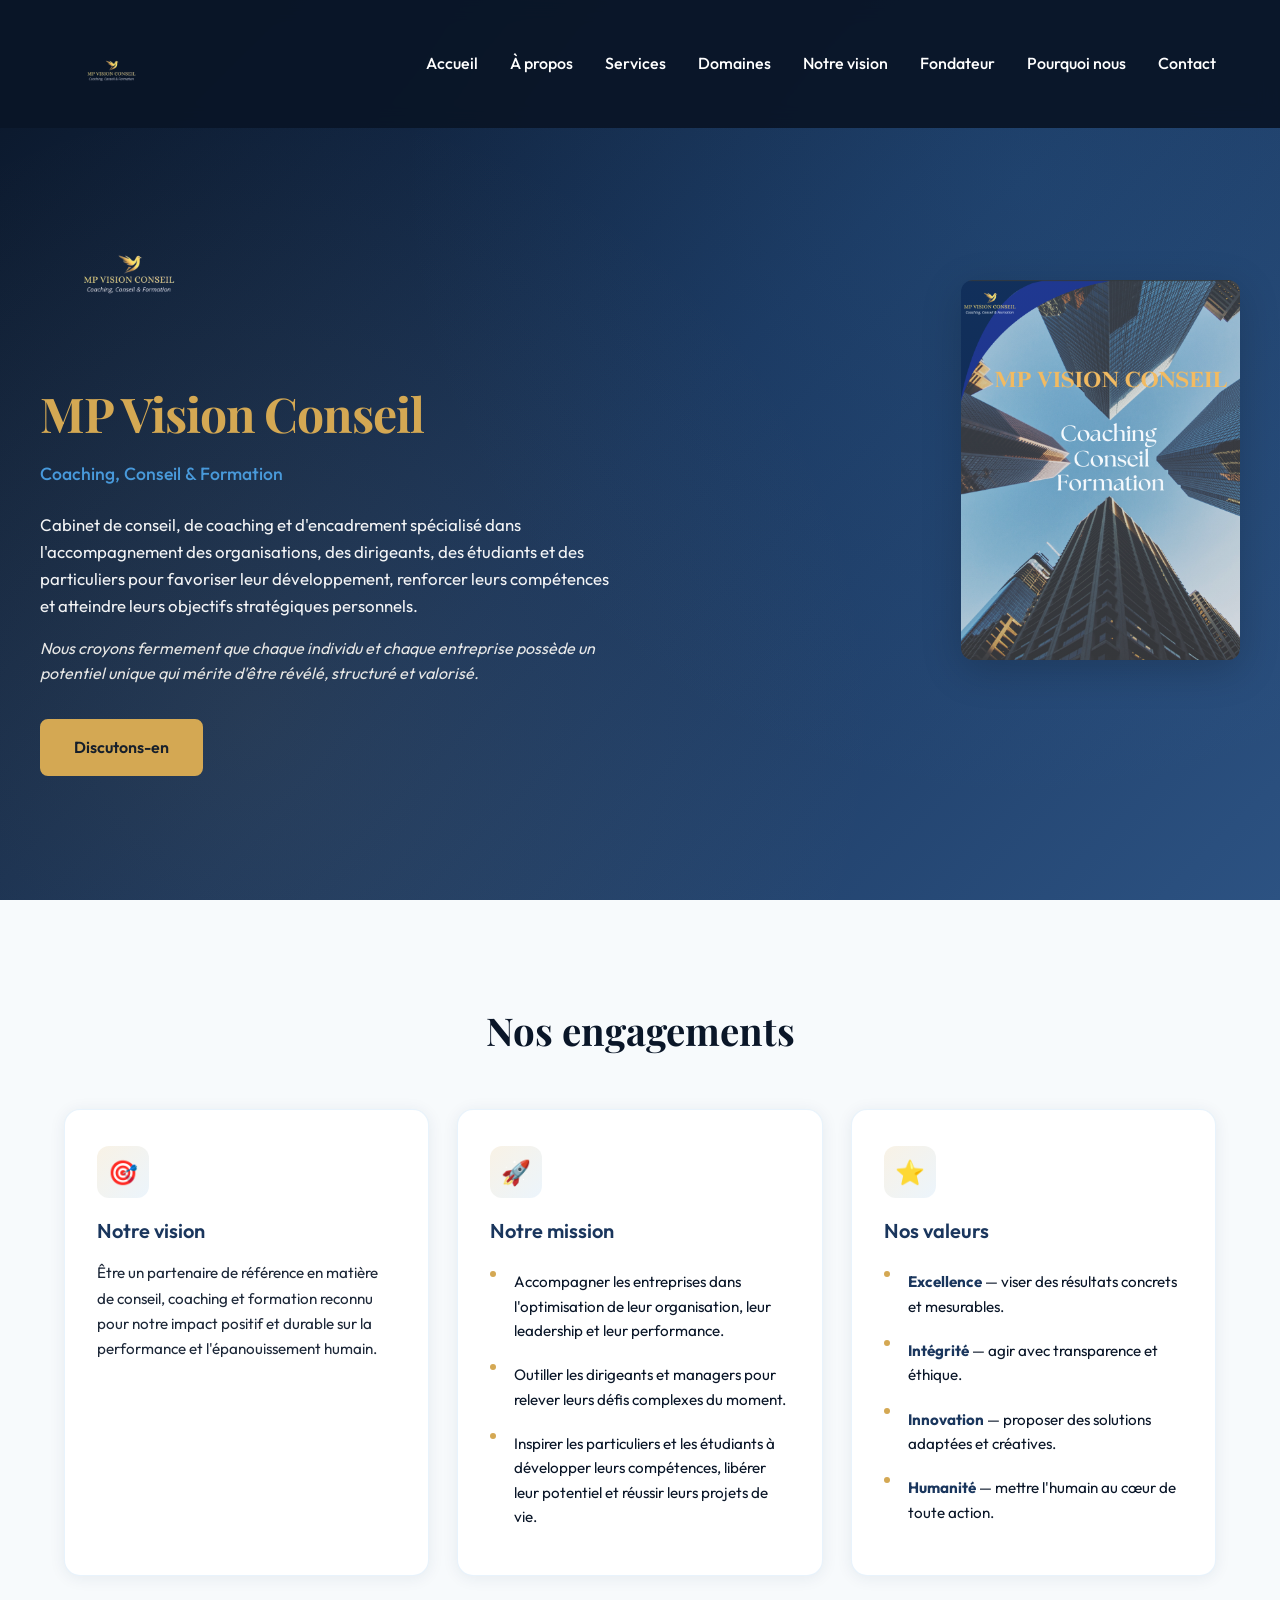
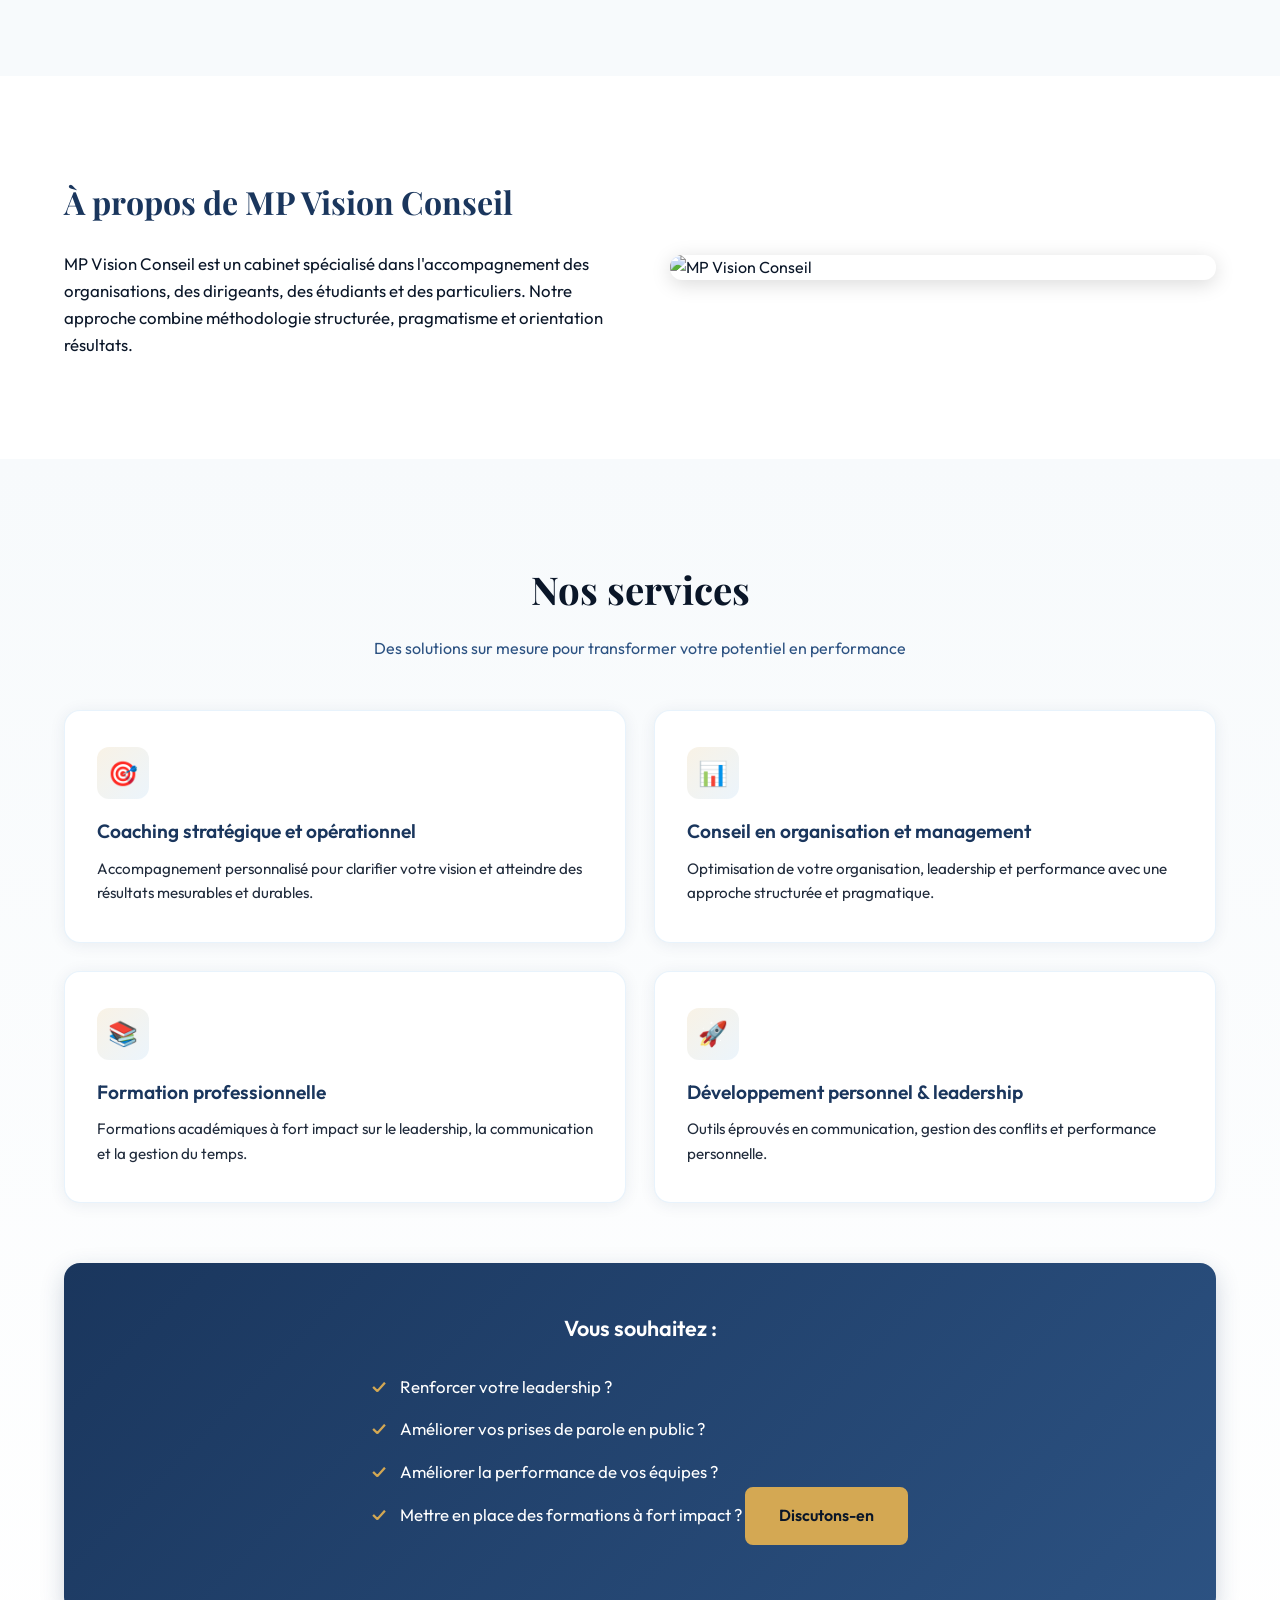
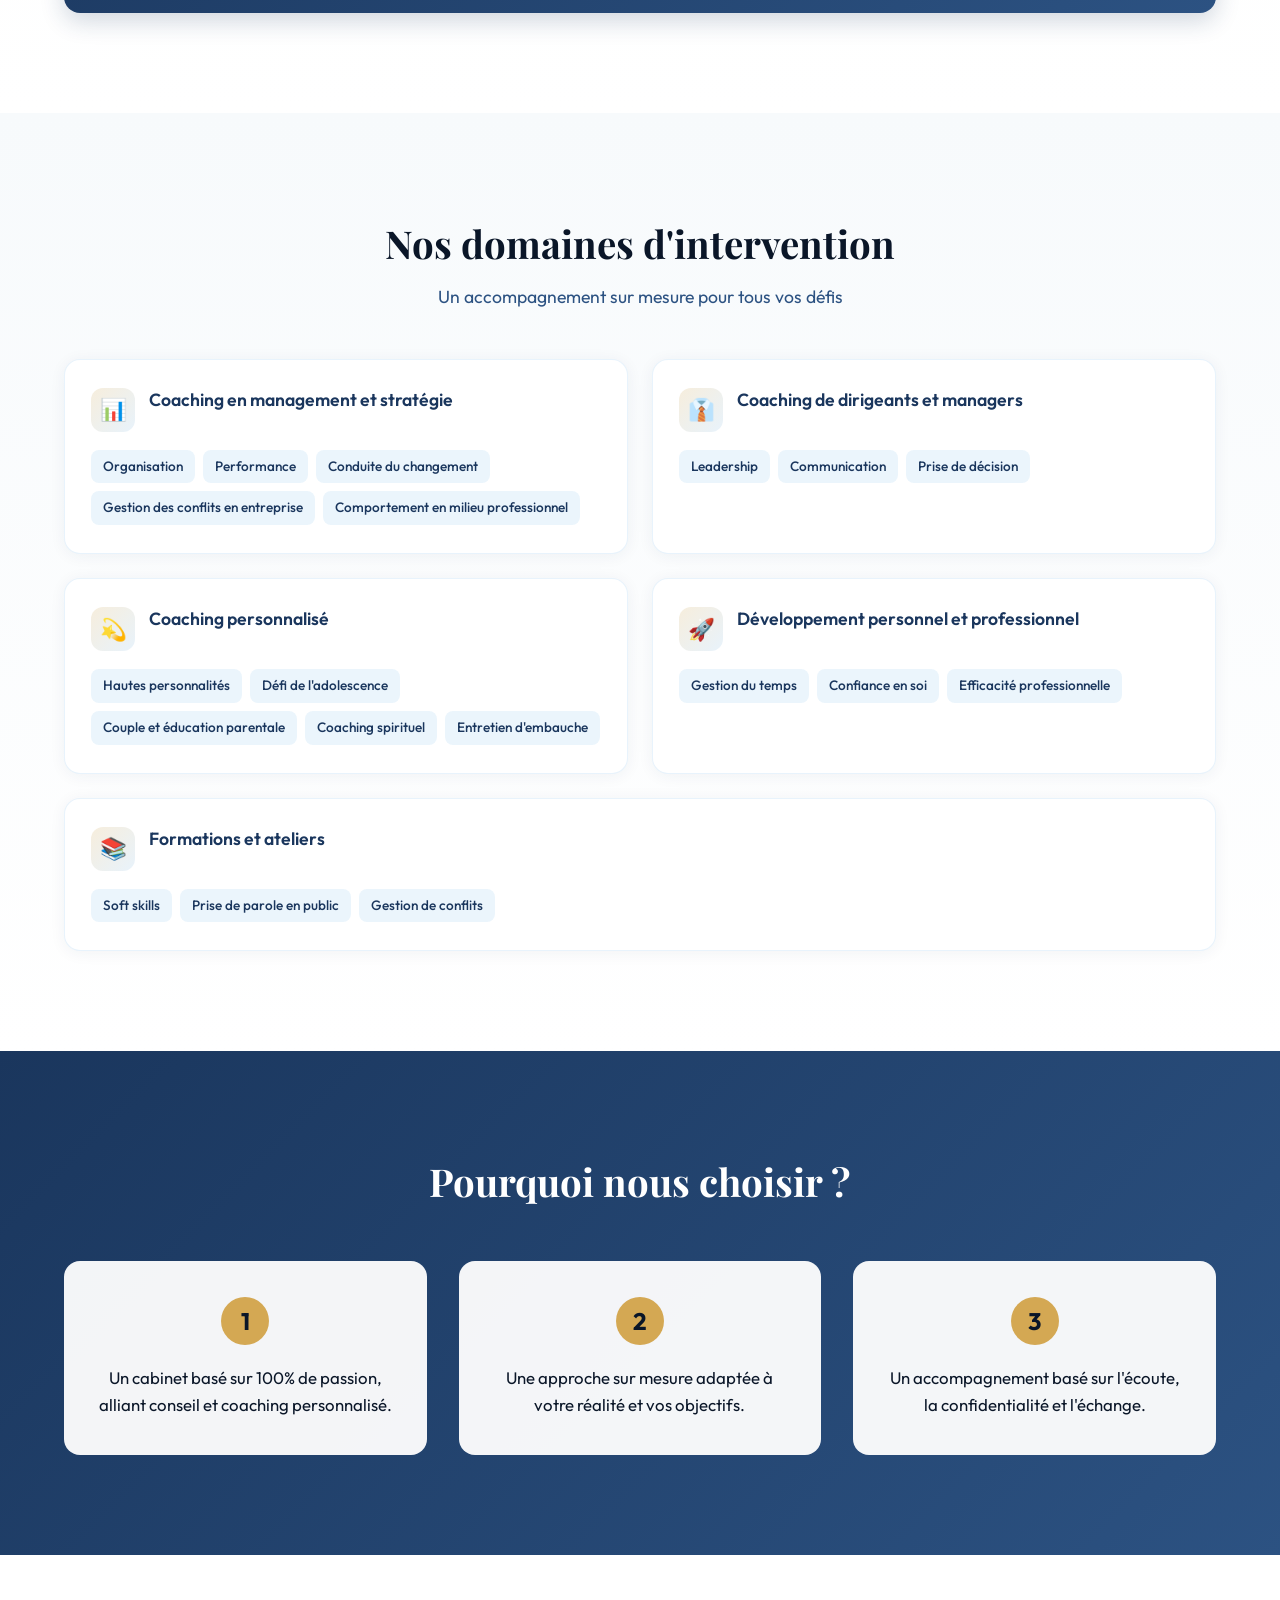
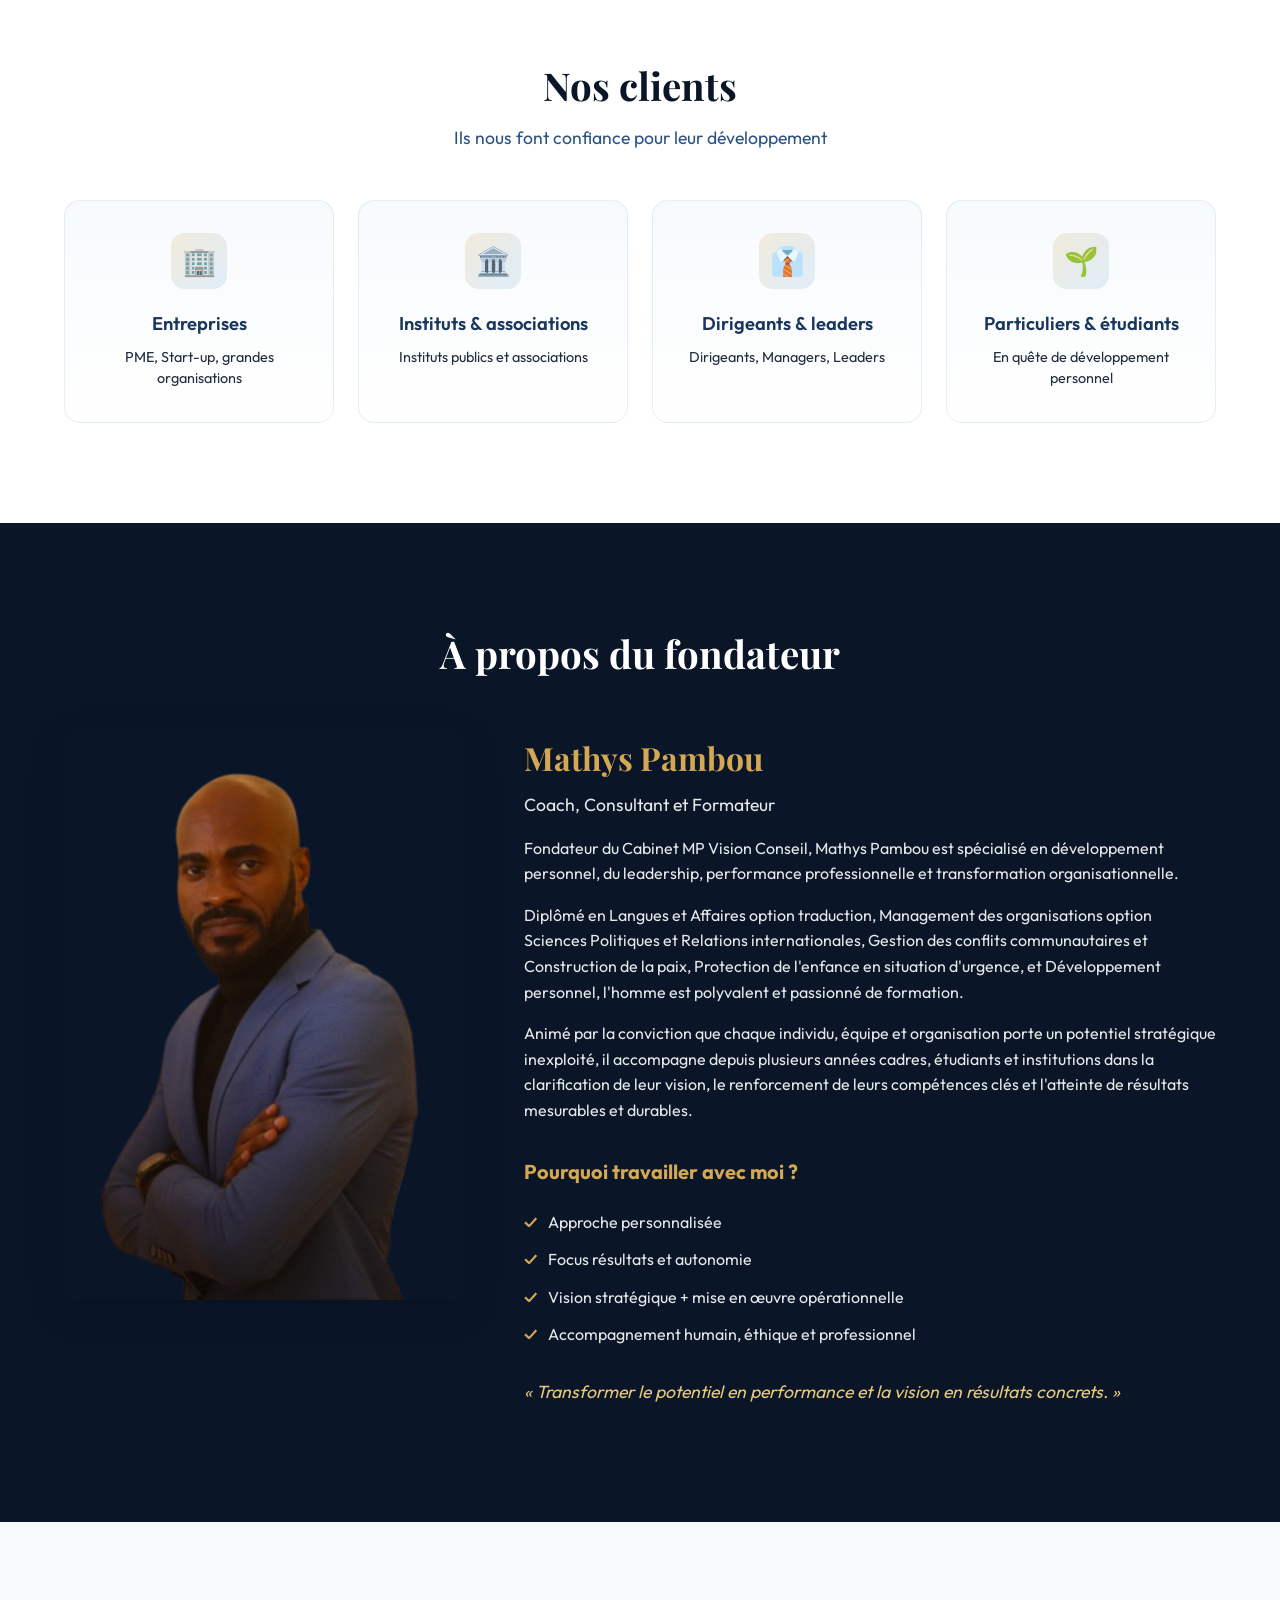
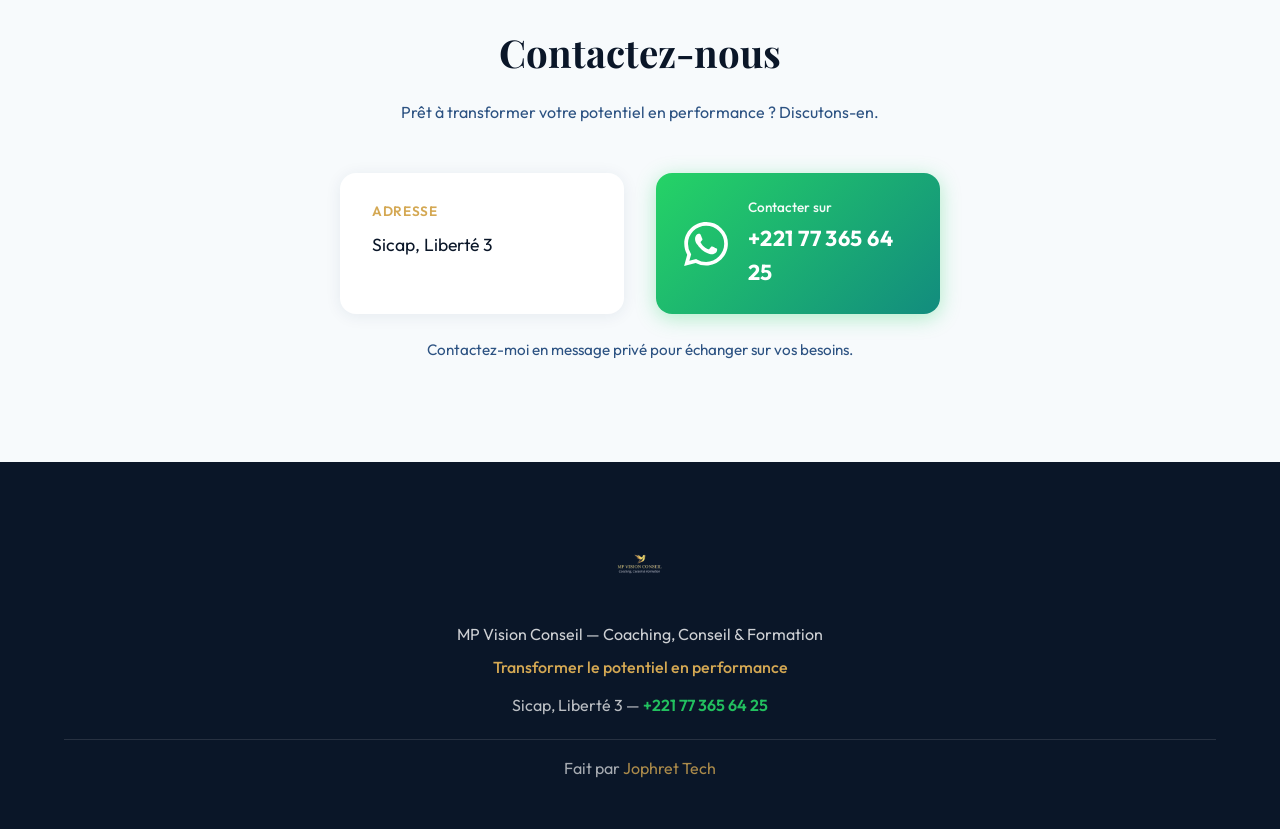
==== index.html @ f2384eb8 "Premier Upload" ====
<!DOCTYPE html>
<html lang="fr">
<head>
    <meta charset="UTF-8">
    <meta name="viewport" content="width=device-width, initial-scale=1.0">
    <title>MP Vision Conseil | Coaching, Conseil & Formation</title>
    <meta name="description" content="Cabinet de conseil, de coaching et d'encadrement spécialisé dans l'accompagnement des organisations, des dirigeants, des étudiants et des particuliers.">
    <link rel="icon" type="image/png" href="images/logo.png">
    <link rel="stylesheet" href="styles.css">
    <link rel="preconnect" href="https://fonts.googleapis.com">
    <link rel="preconnect" href="https://fonts.gstatic.com" crossorigin>
    <link href="https://fonts.googleapis.com/css2?family=Outfit:wght@300;400;500;600;700&family=Playfair+Display:wght@600;700&display=swap" rel="stylesheet">
</head>
<body>
    <!-- Navigation -->
    <nav class="navbar">
        <div class="nav-container">
            <a href="#accueil" class="logo">
                <img src="images/logo.png" alt="MP Vision Conseil">
            </a>
            <button class="nav-toggle" aria-label="Menu">
                <span></span>
                <span></span>
                <span></span>
            </button>
            <ul class="nav-menu">
                <li><a href="#accueil">Accueil</a></li>
                <li><a href="#apropos">À propos</a></li>
                <li><a href="#services">Services</a></li>
                <li><a href="#domaines">Domaines</a></li>
                <li><a href="#vision">Notre vision</a></li>
                <li><a href="#fondateur">Fondateur</a></li>
                <li><a href="#pourquoi">Pourquoi nous</a></li>
                <li><a href="#contact">Contact</a></li>
            </ul>
        </div>
    </nav>

    <!-- Hero -->
    <section id="accueil" class="hero">
        <div class="hero-bg"></div>
        <div class="hero-content">
            <div class="hero-text">
                <img src="images/logo.png" alt="MP Vision Conseil" class="hero-logo">
                <h1>MP Vision Conseil</h1>
                <p class="tagline">Coaching, Conseil & Formation</p>
                <p class="hero-intro">
                    Cabinet de conseil, de coaching et d'encadrement spécialisé dans l'accompagnement des organisations, des dirigeants, des étudiants et des particuliers pour favoriser leur développement, renforcer leurs compétences et atteindre leurs objectifs stratégiques personnels.
                </p>
                <p class="hero-belief">
                    Nous croyons fermement que chaque individu et chaque entreprise possède un potentiel unique qui mérite d'être révélé, structuré et valorisé.
                </p>
                <a href="#contact" class="cta-button">Discutons-en</a>
            </div>
            <div class="hero-image">
                <img src="images/Hero.png" alt="MP Vision Conseil - Présentation">
            </div>
        </div>
    </section>

    <!-- Vision, Mission, Valeurs -->
    <section id="vision" class="vision-section">
        <div class="container">
            <div class="vision-header">
                <h2 class="section-title">Nos engagements</h2>
            </div>
            <div class="vision-grid">
                <article class="vision-card">
                    <div class="vision-icon">🎯</div>
                    <h3>Notre vision</h3>
                    <p>Être un partenaire de référence en matière de conseil, coaching et formation reconnu pour notre impact positif et durable sur la performance et l'épanouissement humain.</p>
                </article>
                <article class="vision-card">
                    <div class="vision-icon">🚀</div>
                    <h3>Notre mission</h3>
                    <ul>
                        <li>Accompagner les entreprises dans l'optimisation de leur organisation, leur leadership et leur performance.</li>
                        <li>Outiller les dirigeants et managers pour relever leurs défis complexes du moment.</li>
                        <li>Inspirer les particuliers et les étudiants à développer leurs compétences, libérer leur potentiel et réussir leurs projets de vie.</li>
                    </ul>
                </article>
                <article class="vision-card">
                    <div class="vision-icon">⭐</div>
                    <h3>Nos valeurs</h3>
                    <ul>
                        <li><strong>Excellence</strong> — viser des résultats concrets et mesurables.</li>
                        <li><strong>Intégrité</strong> — agir avec transparence et éthique.</li>
                        <li><strong>Innovation</strong> — proposer des solutions adaptées et créatives.</li>
                        <li><strong>Humanité</strong> — mettre l'humain au cœur de toute action.</li>
                    </ul>
                </article>
            </div>
        </div>
    </section>

    <!-- À propos / Services -->
    <section id="apropos" class="about-section">
        <div class="container">
            <div class="about-grid">
                <div class="about-text">
                    <h2>À propos de MP Vision Conseil</h2>
                    <p>MP Vision Conseil est un cabinet spécialisé dans l'accompagnement des organisations, des dirigeants, des étudiants et des particuliers. Notre approche combine méthodologie structurée, pragmatisme et orientation résultats.</p>
                </div>
                <div class="about-image">
                    <img src="images/apropos.jpeg" alt="MP Vision Conseil">
                </div>
            </div>
        </div>
    </section>

    <!-- Services -->
    <section id="services" class="services-section">
        <div class="container">
            <div class="services-header">
                <h2 class="section-title">Nos services</h2>
                <p class="section-subtitle">Des solutions sur mesure pour transformer votre potentiel en performance</p>
            </div>
            <div class="services-grid">
                <article class="service-card">
                    <div class="service-icon">🎯</div>
                    <h3>Coaching stratégique et opérationnel</h3>
                    <p>Accompagnement personnalisé pour clarifier votre vision et atteindre des résultats mesurables et durables.</p>
                </article>
                <article class="service-card">
                    <div class="service-icon">📊</div>
                    <h3>Conseil en organisation et management</h3>
                    <p>Optimisation de votre organisation, leadership et performance avec une approche structurée et pragmatique.</p>
                </article>
                <article class="service-card">
                    <div class="service-icon">📚</div>
                    <h3>Formation professionnelle</h3>
                    <p>Formations académiques à fort impact sur le leadership, la communication et la gestion du temps.</p>
                </article>
                <article class="service-card">
                    <div class="service-icon">🚀</div>
                    <h3>Développement personnel & leadership</h3>
                    <p>Outils éprouvés en communication, gestion des conflits et performance personnelle.</p>
                </article>
            </div>
            <div class="services-cta">
                <h3>Vous souhaitez :</h3>
                <ul>
                    <li>Renforcer votre leadership ?</li>
                    <li>Améliorer vos prises de parole en public ?</li>
                    <li>Améliorer la performance de vos équipes ?</li>
                    <li>Mettre en place des formations à fort impact ?</li>
                </ul>
                <a href="#contact" class="cta-button">Discutons-en</a>
            </div>
        </div>
    </section>

    <!-- Domaines d'intervention -->
    <section id="domaines" class="domaines-section">
        <div class="container">
            <div class="domaines-header">
                <h2 class="section-title">Nos domaines d'intervention</h2>
                <p class="domaines-subtitle">Un accompagnement sur mesure pour tous vos défis</p>
            </div>
            <div class="domaines-grid">
                <article class="domaine-card">
                    <div class="domaine-card-header">
                        <span class="domaine-icon">📊</span>
                        <h3>Coaching en management et stratégie</h3>
                    </div>
                    <div class="domaine-tags">
                        <span class="domaine-tag">Organisation</span>
                        <span class="domaine-tag">Performance</span>
                        <span class="domaine-tag">Conduite du changement</span>
                        <span class="domaine-tag">Gestion des conflits en entreprise</span>
                        <span class="domaine-tag">Comportement en milieu professionnel</span>
                    </div>
                </article>
                <article class="domaine-card">
                    <div class="domaine-card-header">
                        <span class="domaine-icon">👔</span>
                        <h3>Coaching de dirigeants et managers</h3>
                    </div>
                    <div class="domaine-tags">
                        <span class="domaine-tag">Leadership</span>
                        <span class="domaine-tag">Communication</span>
                        <span class="domaine-tag">Prise de décision</span>
                    </div>
                </article>
                <article class="domaine-card">
                    <div class="domaine-card-header">
                        <span class="domaine-icon">💫</span>
                        <h3>Coaching personnalisé</h3>
                    </div>
                    <div class="domaine-tags">
                        <span class="domaine-tag">Hautes personnalités</span>
                        <span class="domaine-tag">Défi de l'adolescence</span>
                        <span class="domaine-tag">Couple et éducation parentale</span>
                        <span class="domaine-tag">Coaching spirituel</span>
                        <span class="domaine-tag">Entretien d'embauche</span>
                    </div>
                </article>
                <article class="domaine-card">
                    <div class="domaine-card-header">
                        <span class="domaine-icon">🚀</span>
                        <h3>Développement personnel et professionnel</h3>
                    </div>
                    <div class="domaine-tags">
                        <span class="domaine-tag">Gestion du temps</span>
                        <span class="domaine-tag">Confiance en soi</span>
                        <span class="domaine-tag">Efficacité professionnelle</span>
                    </div>
                </article>
                <article class="domaine-card domaine-card-wide">
                    <div class="domaine-card-header">
                        <span class="domaine-icon">📚</span>
                        <h3>Formations et ateliers</h3>
                    </div>
                    <div class="domaine-tags">
                        <span class="domaine-tag">Soft skills</span>
                        <span class="domaine-tag">Prise de parole en public</span>
                        <span class="domaine-tag">Gestion de conflits</span>
                    </div>
                </article>
            </div>
        </div>
    </section>

    <!-- Pourquoi nous choisir -->
    <section id="pourquoi" class="pourquoi-section">
        <div class="container">
            <div class="pourquoi-header">
                <h2 class="section-title">Pourquoi nous choisir ?</h2>
            </div>
            <div class="pourquoi-grid">
                <article class="pourquoi-card">
                    <span class="pourquoi-num">1</span>
                    <p>Un cabinet basé sur 100% de passion, alliant conseil et coaching personnalisé.</p>
                </article>
                <article class="pourquoi-card">
                    <span class="pourquoi-num">2</span>
                    <p>Une approche sur mesure adaptée à votre réalité et vos objectifs.</p>
                </article>
                <article class="pourquoi-card">
                    <span class="pourquoi-num">3</span>
                    <p>Un accompagnement basé sur l'écoute, la confidentialité et l'échange.</p>
                </article>
            </div>
        </div>
    </section>

    <!-- Nos clients -->
    <section id="clients" class="clients-section">
        <div class="container">
            <div class="clients-header">
                <h2 class="section-title">Nos clients</h2>
                <p class="clients-subtitle">Ils nous font confiance pour leur développement</p>
            </div>
            <div class="clients-grid">
                <article class="client-card">
                    <div class="client-icon">🏢</div>
                    <h3>Entreprises</h3>
                    <p>PME, Start-up, grandes organisations</p>
                </article>
                <article class="client-card">
                    <div class="client-icon">🏛️</div>
                    <h3>Instituts & associations</h3>
                    <p>Instituts publics et associations</p>
                </article>
                <article class="client-card">
                    <div class="client-icon">👔</div>
                    <h3>Dirigeants & leaders</h3>
                    <p>Dirigeants, Managers, Leaders</p>
                </article>
                <article class="client-card">
                    <div class="client-icon">🌱</div>
                    <h3>Particuliers & étudiants</h3>
                    <p>En quête de développement personnel</p>
                </article>
            </div>
        </div>
    </section>

    <!-- Fondateur -->
    <section id="fondateur" class="founder-section">
        <div class="container">
            <h2 class="section-title">À propos du fondateur</h2>
            <div class="founder-content">
                <div class="founder-image">
                    <img src="images/mathis.png" alt="Mathys Pambou - Fondateur MP Vision Conseil">
                </div>
                <div class="founder-text">
                    <h3>Mathys Pambou</h3>
                    <p class="founder-role">Coach, Consultant et Formateur</p>
                    <p>Fondateur du Cabinet MP Vision Conseil, Mathys Pambou est spécialisé en développement personnel, du leadership, performance professionnelle et transformation organisationnelle.</p>
                    <p>Diplômé en Langues et Affaires option traduction, Management des organisations option Sciences Politiques et Relations internationales, Gestion des conflits communautaires et Construction de la paix, Protection de l'enfance en situation d'urgence, et Développement personnel, l'homme est polyvalent et passionné de formation.</p>
                    <p>Animé par la conviction que chaque individu, équipe et organisation porte un potentiel stratégique inexploité, il accompagne depuis plusieurs années cadres, étudiants et institutions dans la clarification de leur vision, le renforcement de leurs compétences clés et l'atteinte de résultats mesurables et durables.</p>
                    <h4>Pourquoi travailler avec moi ?</h4>
                    <ul>
                        <li>Approche personnalisée</li>
                        <li>Focus résultats et autonomie</li>
                        <li>Vision stratégique + mise en œuvre opérationnelle</li>
                        <li>Accompagnement humain, éthique et professionnel</li>
                    </ul>
                    <p class="founder-mission"><em>« Transformer le potentiel en performance et la vision en résultats concrets. »</em></p>
                </div>
            </div>
        </div>
    </section>

    <!-- Contact -->
    <section id="contact" class="contact-section">
        <div class="container">
            <h2 class="section-title">Contactez-nous</h2>
            <p class="section-subtitle">Prêt à transformer votre potentiel en performance ? Discutons-en.</p>
            <div class="contact-grid">
                <div class="contact-block">
                    <div class="contact-label">Adresse</div>
                    <p>Sicap, Liberté 3</p>
                </div>
                <div class="contact-block contact-whatsapp-block">
                    <a href="https://wa.me/221773656425" target="_blank" rel="noopener noreferrer" class="whatsapp-btn" title="Contacter sur WhatsApp">
                        <svg class="whatsapp-icon" viewBox="0 0 24 24" fill="currentColor">
                            <path d="M17.472 14.382c-.297-.149-1.758-.867-2.03-.967-.273-.099-.471-.148-.67.15-.197.297-.767.966-.94 1.164-.173.199-.347.223-.644.075-.297-.15-1.255-.463-2.39-1.475-.883-.788-1.48-1.761-1.653-2.059-.173-.297-.018-.458.13-.606.134-.133.298-.347.446-.52.149-.174.198-.298.298-.497.099-.198.05-.371-.025-.52-.075-.149-.669-1.612-.916-2.207-.242-.579-.487-.5-.669-.51-.173-.008-.371-.01-.57-.01-.198 0-.52.074-.792.372-.272.297-1.04 1.016-1.04 2.479 0 1.462 1.065 2.875 1.213 3.074.149.198 2.096 3.2 5.077 4.487.709.306 1.262.489 1.694.625.712.227 1.36.195 1.871.118.571-.085 1.758-.719 2.006-1.413.248-.694.248-1.289.173-1.413-.074-.124-.272-.198-.57-.347m-5.421 7.403h-.004a9.87 9.87 0 01-5.031-1.378l-.361-.214-3.741.982.998-3.648-.235-.374a9.86 9.86 0 01-1.51-5.26c.001-5.45 4.436-9.884 9.888-9.884 2.64 0 5.122 1.03 6.988 2.898a9.825 9.825 0 012.893 6.994c-.003 5.45-4.437 9.884-9.885 9.884m8.413-18.297A11.815 11.815 0 0012.05 0C5.495 0 .16 5.335.157 11.892c0 2.096.547 4.142 1.588 5.945L.057 24l6.305-1.654a11.882 11.882 0 005.683 1.448h.005c6.554 0 11.89-5.335 11.893-11.893a11.821 11.821 0 00-3.48-8.413z"/>
                        </svg>
                        <div class="whatsapp-content">
                            <span class="whatsapp-label">Contacter sur</span>
                            <span class="whatsapp-number">+221 77 365 64 25</span>
                        </div>
                    </a>
                </div>
            </div>
            <p class="contact-note">Contactez-moi en message privé pour échanger sur vos besoins.</p>
        </div>
    </section>

    <!-- Footer -->
    <footer class="footer">
        <div class="container">
            <div class="footer-content">
                <img src="images/logo.png" alt="MP Vision Conseil" class="footer-logo">
                <p>MP Vision Conseil — Coaching, Conseil & Formation</p>
                <p class="footer-tagline">Transformer le potentiel en performance</p>
                <p class="footer-contact">Sicap, Liberté 3 — <a href="https://wa.me/221773656425" target="_blank" rel="noopener noreferrer" class="footer-whatsapp" title="Contacter sur WhatsApp">+221 77 365 64 25</a></p>
                <p class="footer-credit">Fait par <a href="https://jophret-tech.yzz.me/index.php" target="_blank" rel="noopener noreferrer">Jophret Tech</a></p>
            </div>
        </div>
    </footer>

    <script src="script.js"></script>
</body>
</html>
---- styles.css ----
/* ===== Variables & Reset ===== */
:root {
    --primary-dark: #0a1628;
    --primary-blue: #1a365d;
    --accent-blue: #2c5282;
    --light-blue: #4299e1;
    --gold: #d4a853;
    --gold-light: #e8c97a;
    --white: #ffffff;
    --gray-100: #f7fafc;
    --gray-200: #edf2f7;
    --shadow: 0 4px 20px rgba(0, 0, 0, 0.15);
    --shadow-lg: 0 10px 40px rgba(0, 0, 0, 0.2);
}

* {
    margin: 0;
    padding: 0;
    box-sizing: border-box;
}

html {
    scroll-behavior: smooth;
}

body {
    font-family: 'Outfit', sans-serif;
    color: var(--primary-dark);
    line-height: 1.6;
    overflow-x: hidden;
}

.container {
    max-width: 1200px;
    margin: 0 auto;
    padding: 0 24px;
}

/* ===== Navigation ===== */
.navbar {
    position: fixed;
    top: 0;
    left: 0;
    right: 0;
    z-index: 1000;
    background: rgba(10, 22, 40, 0.95);
    backdrop-filter: blur(10px);
    padding: 12px 0;
    transition: all 0.3s ease;
}

.nav-container {
    max-width: 1200px;
    margin: 0 auto;
    padding: 0 24px;
    display: flex;
    align-items: center;
    justify-content: space-between;
}

.navbar .logo img {
    height: 96px;
    width: auto;
    object-fit: contain;
}

.nav-menu {
    display: flex;
    list-style: none;
    gap: 32px;
}

.nav-menu a {
    color: var(--white);
    text-decoration: none;
    font-weight: 500;
    transition: color 0.2s;
}

.nav-menu a:hover {
    color: var(--gold);
}

.nav-toggle {
    display: none;
    flex-direction: column;
    gap: 5px;
    background: none;
    border: none;
    cursor: pointer;
    padding: 5px;
}

.nav-toggle span {
    width: 24px;
    height: 2px;
    background: var(--white);
}

/* ===== Hero ===== */
.hero {
    min-height: 100vh;
    display: flex;
    align-items: center;
    padding: 120px 24px 80px;
    position: relative;
    background: linear-gradient(135deg, var(--primary-dark) 0%, var(--primary-blue) 50%, #2c5282 100%);
}

.hero-bg {
    position: absolute;
    inset: 0;
    background: 
        radial-gradient(circle at 20% 80%, rgba(212, 168, 83, 0.08) 0%, transparent 50%),
        radial-gradient(circle at 80% 20%, rgba(66, 153, 225, 0.1) 0%, transparent 50%);
    pointer-events: none;
}

.hero-content {
    max-width: 1200px;
    margin: 0 auto;
    display: grid;
    grid-template-columns: 1fr 1fr;
    gap: 32px;
    align-items: center;
}

.hero-text .hero-logo {
    height: 180px;
    margin-bottom: 24px;
    width: auto;
    object-fit: contain;
}

.hero-text h1 {
    font-family: 'Playfair Display', serif;
    font-size: clamp(2rem, 4vw, 3rem);
    color: var(--gold);
    margin-bottom: 8px;
    letter-spacing: -0.02em;
}

.tagline {
    color: var(--light-blue);
    font-size: 1.1rem;
    margin-bottom: 24px;
    font-weight: 500;
}

.hero-intro {
    color: var(--white);
    font-size: 1.05rem;
    margin-bottom: 16px;
    opacity: 0.95;
}

.hero-belief {
    color: rgba(255, 255, 255, 0.9);
    font-size: 1rem;
    margin-bottom: 32px;
    font-style: italic;
}

.cta-button {
    display: inline-block;
    background: var(--gold);
    color: var(--primary-dark);
    padding: 14px 32px;
    border-radius: 8px;
    text-decoration: none;
    font-weight: 600;
    transition: all 0.3s ease;
    border: 2px solid var(--gold);
}

.cta-button:hover {
    background: transparent;
    color: var(--gold);
}

.hero-image {
    border-radius: 12px;
    overflow: hidden;
    box-shadow: var(--shadow-lg);
    max-width: 380px;
    margin-left: auto;
}

.hero-image img {
    width: 100%;
    height: auto;
    max-height: 380px;
    object-fit: cover;
    object-position: center top;
    display: block;
}

/* ===== Sections communes ===== */
.section-title {
    font-family: 'Playfair Display', serif;
    font-size: clamp(1.75rem, 3vw, 2.5rem);
    color: var(--primary-dark);
    text-align: center;
    margin-bottom: 16px;
}

.section-subtitle {
    text-align: center;
    color: var(--accent-blue);
    margin-bottom: 48px;
    max-width: 600px;
    margin-left: auto;
    margin-right: auto;
}

/* ===== Vision Section (Nos engagements) ===== */
.vision-section {
    padding: 100px 0;
    background: var(--gray-100);
}

.vision-header {
    text-align: center;
    margin-bottom: 48px;
}

.vision-grid {
    display: grid;
    grid-template-columns: repeat(3, 1fr);
    gap: 28px;
}

.vision-card {
    background: var(--white);
    padding: 36px 32px;
    border-radius: 16px;
    box-shadow: 0 2px 16px rgba(26, 54, 93, 0.08);
    transition: all 0.3s ease;
    border: 1px solid rgba(66, 153, 225, 0.12);
}

.vision-card:hover {
    transform: translateY(-4px);
    box-shadow: 0 12px 32px rgba(26, 54, 93, 0.15);
    border-color: rgba(212, 168, 83, 0.3);
}

.vision-icon {
    width: 52px;
    height: 52px;
    display: flex;
    align-items: center;
    justify-content: center;
    font-size: 1.5rem;
    background: linear-gradient(135deg, rgba(212, 168, 83, 0.15), rgba(66, 153, 225, 0.1));
    border-radius: 12px;
    margin-bottom: 20px;
}

.vision-card h3 {
    color: var(--primary-blue);
    font-size: 1.25rem;
    font-weight: 600;
    margin-bottom: 16px;
    line-height: 1.3;
}

.vision-card p {
    color: var(--primary-dark);
    font-size: 0.95rem;
    line-height: 1.65;
    opacity: 0.92;
}

.vision-card ul {
    list-style: none;
}

.vision-card li {
    padding: 10px 0;
    padding-left: 24px;
    position: relative;
    color: var(--primary-dark);
    font-size: 0.95rem;
    line-height: 1.6;
}

.vision-card li::before {
    content: "";
    position: absolute;
    left: 0;
    top: 0.7em;
    width: 6px;
    height: 6px;
    border-radius: 50%;
    background: var(--gold);
}

.vision-card li strong {
    color: var(--primary-blue);
}

/* ===== About Section ===== */
.about-section {
    padding: 100px 0;
    background: var(--white);
}

.about-grid {
    display: grid;
    grid-template-columns: 1fr 1fr;
    gap: 60px;
    align-items: center;
}

.about-text h2 {
    font-family: 'Playfair Display', serif;
    color: var(--primary-blue);
    font-size: 2rem;
    margin-bottom: 24px;
}

.about-text p {
    color: var(--primary-dark);
    font-size: 1.05rem;
}

.about-image {
    border-radius: 12px;
    overflow: hidden;
    box-shadow: var(--shadow);
}

.about-image img {
    width: 100%;
    height: auto;
    display: block;
}

/* ===== Services Section ===== */
.services-section {
    padding: 100px 0;
    background: linear-gradient(180deg, var(--gray-100) 0%, var(--white) 100%);
}

.services-header {
    text-align: center;
    margin-bottom: 48px;
}

.services-header .section-subtitle {
    margin-bottom: 0;
}

.services-grid {
    display: grid;
    grid-template-columns: repeat(2, 1fr);
    gap: 28px;
    margin-bottom: 60px;
}

.service-card {
    background: var(--white);
    padding: 36px 32px;
    border-radius: 16px;
    box-shadow: 0 2px 16px rgba(26, 54, 93, 0.08);
    transition: all 0.3s ease;
    border: 1px solid rgba(66, 153, 225, 0.12);
}

.service-card:hover {
    transform: translateY(-4px);
    box-shadow: 0 12px 32px rgba(26, 54, 93, 0.15);
    border-color: rgba(212, 168, 83, 0.3);
}

.service-icon {
    width: 52px;
    height: 52px;
    display: flex;
    align-items: center;
    justify-content: center;
    font-size: 1.5rem;
    background: linear-gradient(135deg, rgba(212, 168, 83, 0.15), rgba(66, 153, 225, 0.1));
    border-radius: 12px;
    margin-bottom: 20px;
}

.service-card h3 {
    color: var(--primary-blue);
    font-size: 1.2rem;
    font-weight: 600;
    margin-bottom: 12px;
    line-height: 1.35;
}

.service-card p {
    color: var(--primary-dark);
    font-size: 0.95rem;
    line-height: 1.6;
    opacity: 0.9;
}

.services-cta {
    text-align: center;
    background: linear-gradient(135deg, var(--primary-blue), var(--accent-blue));
    color: var(--white);
    padding: 48px 40px;
    border-radius: 16px;
    box-shadow: 0 8px 24px rgba(26, 54, 93, 0.2);
}

.services-cta h3 {
    font-size: 1.35rem;
    margin-bottom: 20px;
    font-weight: 600;
}

.services-cta ul {
    list-style: none;
    margin-bottom: 28px;
    display: inline-block;
    text-align: left;
}

.services-cta li {
    padding: 8px 0;
    font-size: 1.05rem;
    padding-left: 28px;
    position: relative;
}

.services-cta li::before {
    content: "✓";
    position: absolute;
    left: 0;
    color: var(--gold);
    font-weight: bold;
}

.services-cta .cta-button {
    background: var(--gold);
    color: var(--primary-dark);
}

.services-cta .cta-button:hover {
    background: var(--gold-light);
    color: var(--primary-dark);
}

/* ===== Domaines d'intervention ===== */
.domaines-section {
    padding: 100px 0;
    background: linear-gradient(180deg, var(--gray-100) 0%, var(--white) 100%);
}

.domaines-header {
    text-align: center;
    margin-bottom: 48px;
}

.domaines-subtitle {
    color: var(--accent-blue);
    font-size: 1.1rem;
    margin-top: -8px;
}

.domaines-grid {
    display: grid;
    grid-template-columns: repeat(2, 1fr);
    gap: 24px;
}

.domaine-card {
    background: var(--white);
    padding: 28px 26px;
    border-radius: 16px;
    border: 1px solid rgba(66, 153, 225, 0.12);
    box-shadow: 0 2px 16px rgba(26, 54, 93, 0.06);
    transition: all 0.3s ease;
}

.domaine-card:hover {
    box-shadow: 0 12px 32px rgba(26, 54, 93, 0.12);
    transform: translateY(-4px);
    border-color: rgba(212, 168, 83, 0.3);
}

.domaine-card-header {
    display: flex;
    align-items: flex-start;
    gap: 14px;
    margin-bottom: 18px;
}

.domaine-icon {
    flex-shrink: 0;
    width: 44px;
    height: 44px;
    display: flex;
    align-items: center;
    justify-content: center;
    font-size: 1.35rem;
    background: linear-gradient(135deg, rgba(212, 168, 83, 0.2), rgba(66, 153, 225, 0.12));
    border-radius: 12px;
}

.domaine-card h3 {
    color: var(--primary-blue);
    font-size: 1.1rem;
    font-weight: 600;
    line-height: 1.35;
    margin: 0;
}

.domaine-tags {
    display: flex;
    flex-wrap: wrap;
    gap: 8px;
}

.domaine-tag {
    display: inline-block;
    padding: 6px 12px;
    font-size: 0.85rem;
    color: var(--primary-blue);
    background: rgba(66, 153, 225, 0.1);
    border-radius: 8px;
    font-weight: 500;
    transition: all 0.2s ease;
}

.domaine-card:hover .domaine-tag {
    background: rgba(212, 168, 83, 0.15);
}

.domaine-card-wide {
    grid-column: 1 / -1;
}

/* ===== Pourquoi nous choisir ===== */
.pourquoi-section {
    padding: 100px 0;
    background: linear-gradient(135deg, var(--primary-blue), var(--accent-blue));
}

.pourquoi-section .section-title {
    color: var(--white);
}

.pourquoi-header {
    text-align: center;
    margin-bottom: 48px;
}

.pourquoi-grid {
    display: grid;
    grid-template-columns: repeat(3, 1fr);
    gap: 32px;
}

.pourquoi-card {
    background: rgba(255, 255, 255, 0.95);
    padding: 36px 28px;
    border-radius: 16px;
    text-align: center;
    transition: all 0.3s ease;
}

.pourquoi-card:hover {
    transform: translateY(-4px);
    box-shadow: 0 12px 32px rgba(0, 0, 0, 0.15);
}

.pourquoi-num {
    display: inline-flex;
    align-items: center;
    justify-content: center;
    width: 48px;
    height: 48px;
    background: var(--gold);
    color: var(--primary-dark);
    font-size: 1.5rem;
    font-weight: 700;
    border-radius: 50%;
    margin-bottom: 20px;
}

.pourquoi-card p {
    color: var(--primary-dark);
    font-size: 1.05rem;
    line-height: 1.6;
}

/* ===== Nos clients ===== */
.clients-section {
    padding: 100px 0;
    background: var(--white);
}

.clients-header {
    text-align: center;
    margin-bottom: 48px;
}

.clients-subtitle {
    color: var(--accent-blue);
    font-size: 1.1rem;
    margin-top: -8px;
}

.clients-grid {
    display: grid;
    grid-template-columns: repeat(4, 1fr);
    gap: 24px;
}

.client-card {
    background: linear-gradient(180deg, var(--gray-100) 0%, var(--white) 100%);
    padding: 32px 24px;
    border-radius: 16px;
    text-align: center;
    border: 1px solid rgba(66, 153, 225, 0.15);
    transition: all 0.3s ease;
}

.client-card:hover {
    transform: translateY(-6px);
    box-shadow: 0 12px 32px rgba(26, 54, 93, 0.15);
    border-color: rgba(212, 168, 83, 0.4);
}

.client-icon {
    width: 56px;
    height: 56px;
    margin: 0 auto 20px;
    display: flex;
    align-items: center;
    justify-content: center;
    font-size: 1.75rem;
    background: linear-gradient(135deg, rgba(212, 168, 83, 0.2), rgba(66, 153, 225, 0.15));
    border-radius: 14px;
}

.client-card h3 {
    color: var(--primary-blue);
    font-size: 1.15rem;
    font-weight: 600;
    margin-bottom: 8px;
}

.client-card p {
    color: var(--primary-dark);
    font-size: 0.9rem;
    line-height: 1.5;
    opacity: 0.9;
    margin: 0;
}

/* ===== Founder Section ===== */
.founder-section {
    padding: 100px 0;
    background: var(--primary-dark);
}

.founder-section .section-title {
    color: var(--white);
}

.founder-content {
    display: grid;
    grid-template-columns: 400px 1fr;
    gap: 60px;
    align-items: start;
    margin-top: 48px;
}

.founder-image {
    border-radius: 12px;
    overflow: hidden;
    box-shadow: var(--shadow-lg);
}

.founder-image img {
    width: 100%;
    height: auto;
    display: block;
}

.founder-text h3 {
    font-family: 'Playfair Display', serif;
    color: var(--gold);
    font-size: 2rem;
    margin-bottom: 8px;
}

.founder-role {
    color: var(--light-blue);
    font-size: 1.1rem;
    margin-bottom: 24px;
}

.founder-text p {
    color: rgba(255, 255, 255, 0.9);
    margin-bottom: 16px;
}

.founder-text h4 {
    color: var(--gold);
    font-size: 1.25rem;
    margin: 32px 0 16px;
}

.founder-text ul {
    list-style: none;
    margin-bottom: 24px;
}

.founder-text li {
    color: rgba(255, 255, 255, 0.9);
    padding: 6px 0;
    padding-left: 24px;
    position: relative;
}

.founder-text li::before {
    content: "✓";
    color: var(--gold);
    font-weight: bold;
    position: absolute;
    left: 0;
}

.founder-mission {
    font-size: 1.1rem;
    color: var(--gold-light) !important;
}

/* ===== Contact Section ===== */
.contact-section {
    padding: 100px 0;
    background: var(--gray-100);
}

.contact-grid {
    display: grid;
    grid-template-columns: repeat(2, 1fr);
    gap: 32px;
    max-width: 600px;
    margin: 0 auto 24px;
}

.contact-block {
    background: var(--white);
    padding: 28px 32px;
    border-radius: 16px;
    box-shadow: 0 2px 16px rgba(26, 54, 93, 0.08);
}

.contact-label {
    font-size: 0.85rem;
    font-weight: 600;
    color: var(--gold);
    text-transform: uppercase;
    letter-spacing: 0.05em;
    margin-bottom: 8px;
}

.contact-block p {
    color: var(--primary-dark);
    font-size: 1.1rem;
    margin: 0;
}

.contact-item {
    display: inline-flex;
    align-items: center;
    gap: 12px;
    font-size: 1.2rem;
    font-weight: 600;
    color: var(--primary-blue);
    text-decoration: none;
    transition: all 0.3s ease;
}

.contact-item:hover {
    color: var(--gold);
}

.contact-icon {
    font-size: 1.2rem;
}

.contact-note {
    text-align: center;
    color: var(--accent-blue);
    font-size: 0.95rem;
    margin: 0;
}

.contact-whatsapp-block {
    padding: 0;
    background: transparent;
    box-shadow: none;
}


.whatsapp-btn {
    display: flex;
    align-items: center;
    gap: 20px;
    padding: 24px 28px;
    background: linear-gradient(135deg, #25D366 0%, #128C7E 100%);
    color: var(--white);
    text-decoration: none;
    border-radius: 16px;
    transition: all 0.3s ease;
    box-shadow: 0 4px 20px rgba(37, 211, 102, 0.35);
}

.whatsapp-btn:hover {
    transform: translateY(-2px);
    box-shadow: 0 8px 28px rgba(37, 211, 102, 0.45);
    color: var(--white);
}

.whatsapp-icon {
    width: 44px;
    height: 44px;
    flex-shrink: 0;
}

.whatsapp-content {
    display: flex;
    flex-direction: column;
    align-items: flex-start;
    gap: 2px;
}

.whatsapp-label {
    font-size: 0.85rem;
    font-weight: 500;
    opacity: 0.95;
}

.whatsapp-number {
    font-size: 1.35rem;
    font-weight: 700;
    letter-spacing: 0.02em;
}

.footer-whatsapp {
    color: #25D366;
    text-decoration: none;
    font-weight: 600;
}

.footer-whatsapp:hover {
    text-decoration: underline;
}

/* ===== Footer ===== */
.footer {
    background: var(--primary-dark);
    padding: 48px 0;
    text-align: center;
}

.footer-logo {
    height: 88px;
    margin-bottom: 16px;
    width: auto;
    object-fit: contain;
}

.footer-content p {
    color: rgba(255, 255, 255, 0.8);
    font-size: 1rem;
}

.footer-tagline {
    color: var(--gold) !important;
    font-weight: 500;
    margin-top: 8px;
}

.footer-contact {
    margin-top: 12px;
    font-size: 0.9rem;
    opacity: 0.9;
}

.footer-credit {
    margin-top: 20px;
    padding-top: 16px;
    border-top: 1px solid rgba(255, 255, 255, 0.15);
    font-size: 0.85rem;
    opacity: 0.8;
}

.footer-credit a {
    color: var(--gold);
    text-decoration: none;
}

.footer-credit a:hover {
    text-decoration: underline;
}

/* ===== Responsive ===== */
@media (max-width: 992px) {
    .hero-content {
        grid-template-columns: 1fr;
        text-align: center;
    }

    .hero-text .hero-logo {
        margin-left: auto;
        margin-right: auto;
        height: 150px;
    }

    .hero-image {
        max-width: 320px;
        margin: 0 auto;
    }

    .hero-image img {
        max-height: 320px;
        object-fit: cover;
    }

    .about-grid {
        grid-template-columns: 1fr;
        gap: 40px;
    }

    .founder-content {
        grid-template-columns: 1fr;
    }

    .founder-image {
        max-width: 320px;
        margin: 0 auto;
    }

    .vision-grid {
        grid-template-columns: 1fr;
    }

    .domaines-grid {
        grid-template-columns: 1fr;
        gap: 20px;
    }

    .domaine-card-wide {
        grid-column: auto;
    }
}

@media (min-width: 769px) and (max-width: 1023px) {
    .vision-grid {
        grid-template-columns: repeat(2, 1fr);
    }

    .domaines-grid {
        grid-template-columns: 1fr;
    }

    .domaine-card-wide {
        grid-column: auto;
    }

    .pourquoi-grid {
        grid-template-columns: 1fr;
    }

}

@media (max-width: 768px) {
    .navbar .logo img {
        height: 56px;
    }

    .hero-text .hero-logo {
        height: 100px;
    }

    .nav-menu {
        display: none;
        position: absolute;
        top: 100%;
        left: 0;
        right: 0;
        background: var(--primary-dark);
        flex-direction: column;
        padding: 24px;
        gap: 16px;
    }

    .nav-menu.active {
        display: flex;
    }

    .nav-toggle {
        display: flex;
    }

    .services-grid {
        grid-template-columns: 1fr;
        gap: 20px;
    }

    .services-cta {
        padding: 36px 24px;
    }

    .contact-item {
        font-size: 1.2rem;
        padding: 20px 24px;
    }

    .section-title {
        font-size: 1.5rem;
    }

    .vision-section, .about-section, .services-section, .domaines-section, .pourquoi-section, .clients-section, .founder-section, .contact-section {
        padding: 60px 0;
    }

    .pourquoi-grid {
        grid-template-columns: 1fr;
    }

    .clients-grid {
        grid-template-columns: repeat(2, 1fr);
        gap: 16px;
    }

    .client-card {
        padding: 24px 20px;
    }

    .client-card h3 {
        font-size: 1rem;
    }

    .contact-grid {
        grid-template-columns: 1fr;
    }

    .whatsapp-btn {
        padding: 20px 24px;
    }

    .whatsapp-number {
        font-size: 1.2rem;
    }
}

/* Very small screens */
@media (max-width: 480px) {
    .hero {
        padding: 100px 16px 60px;
    }

    .hero-text .hero-logo {
        height: 100px;
    }

    .hero-text h1 {
        font-size: 1.75rem;
    }

    .container {
        padding: 0 16px;
    }

    .clients-grid {
        grid-template-columns: 1fr;
    }
}
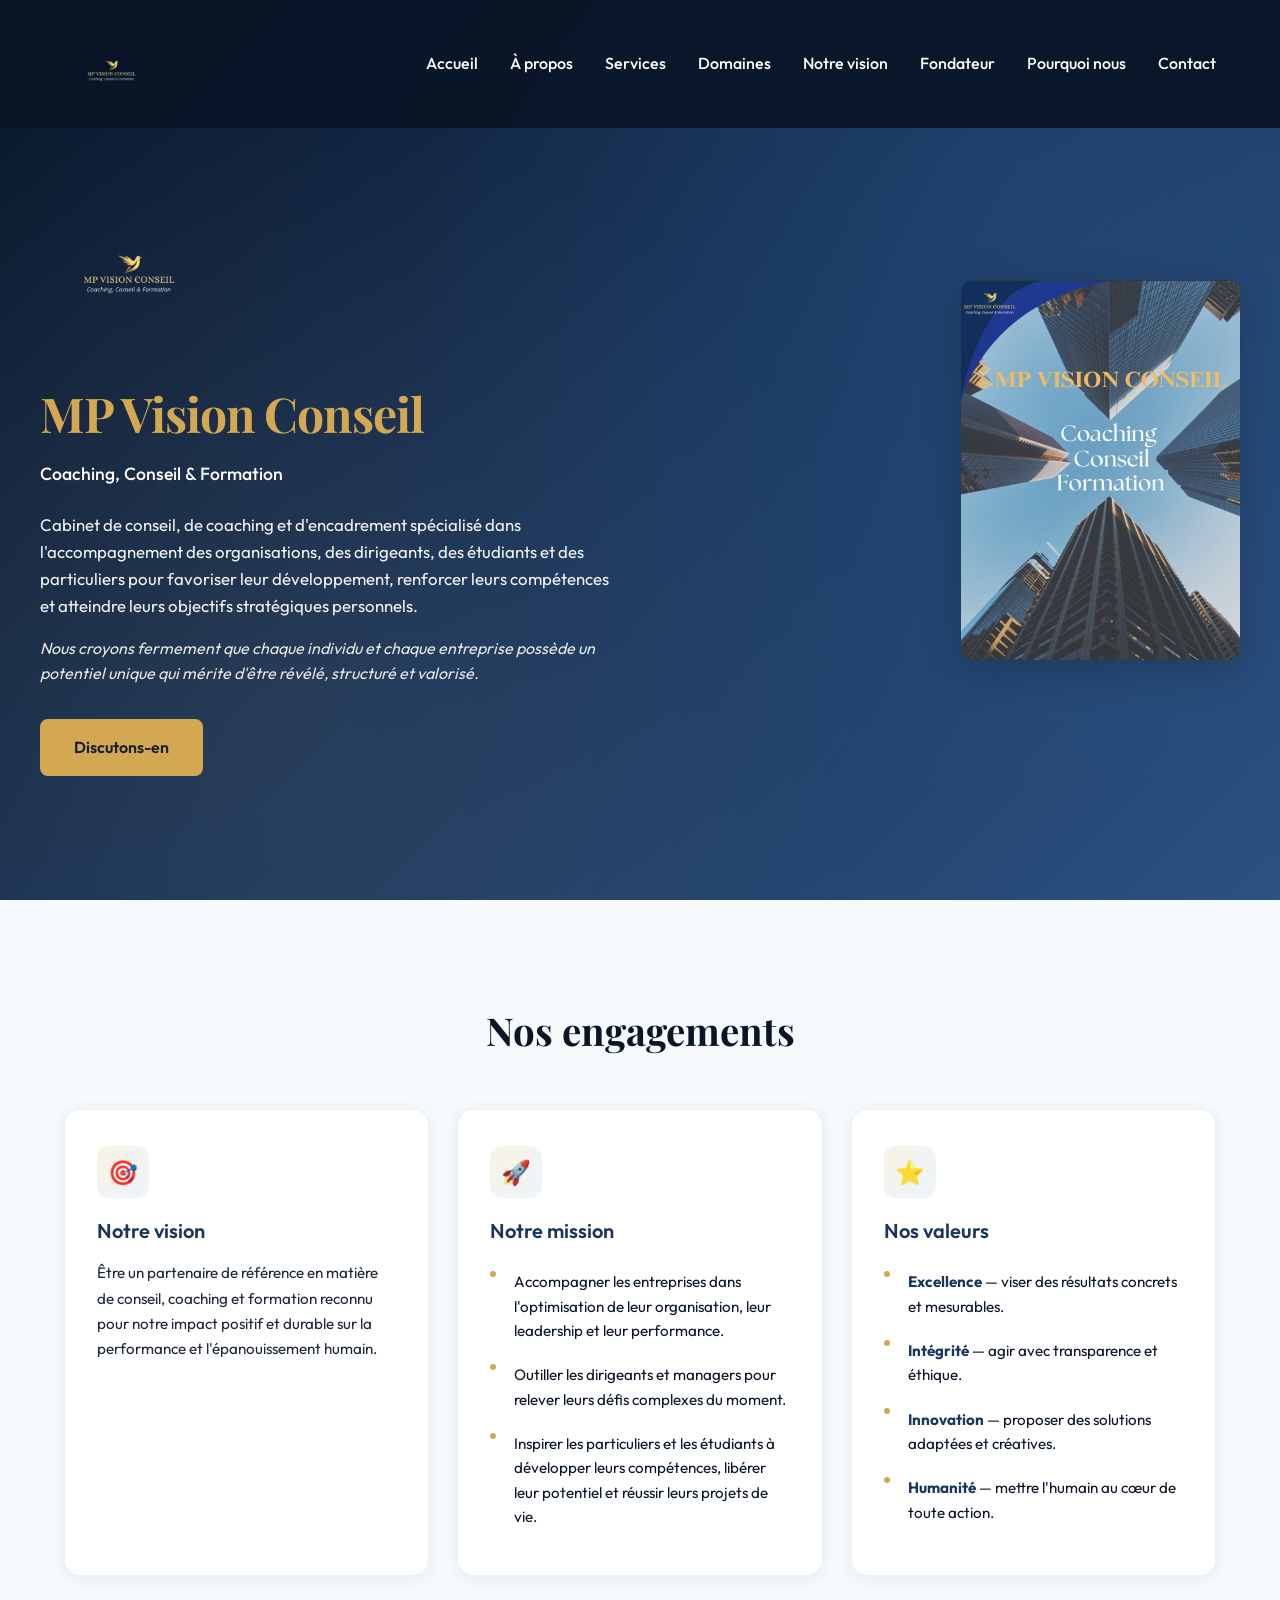
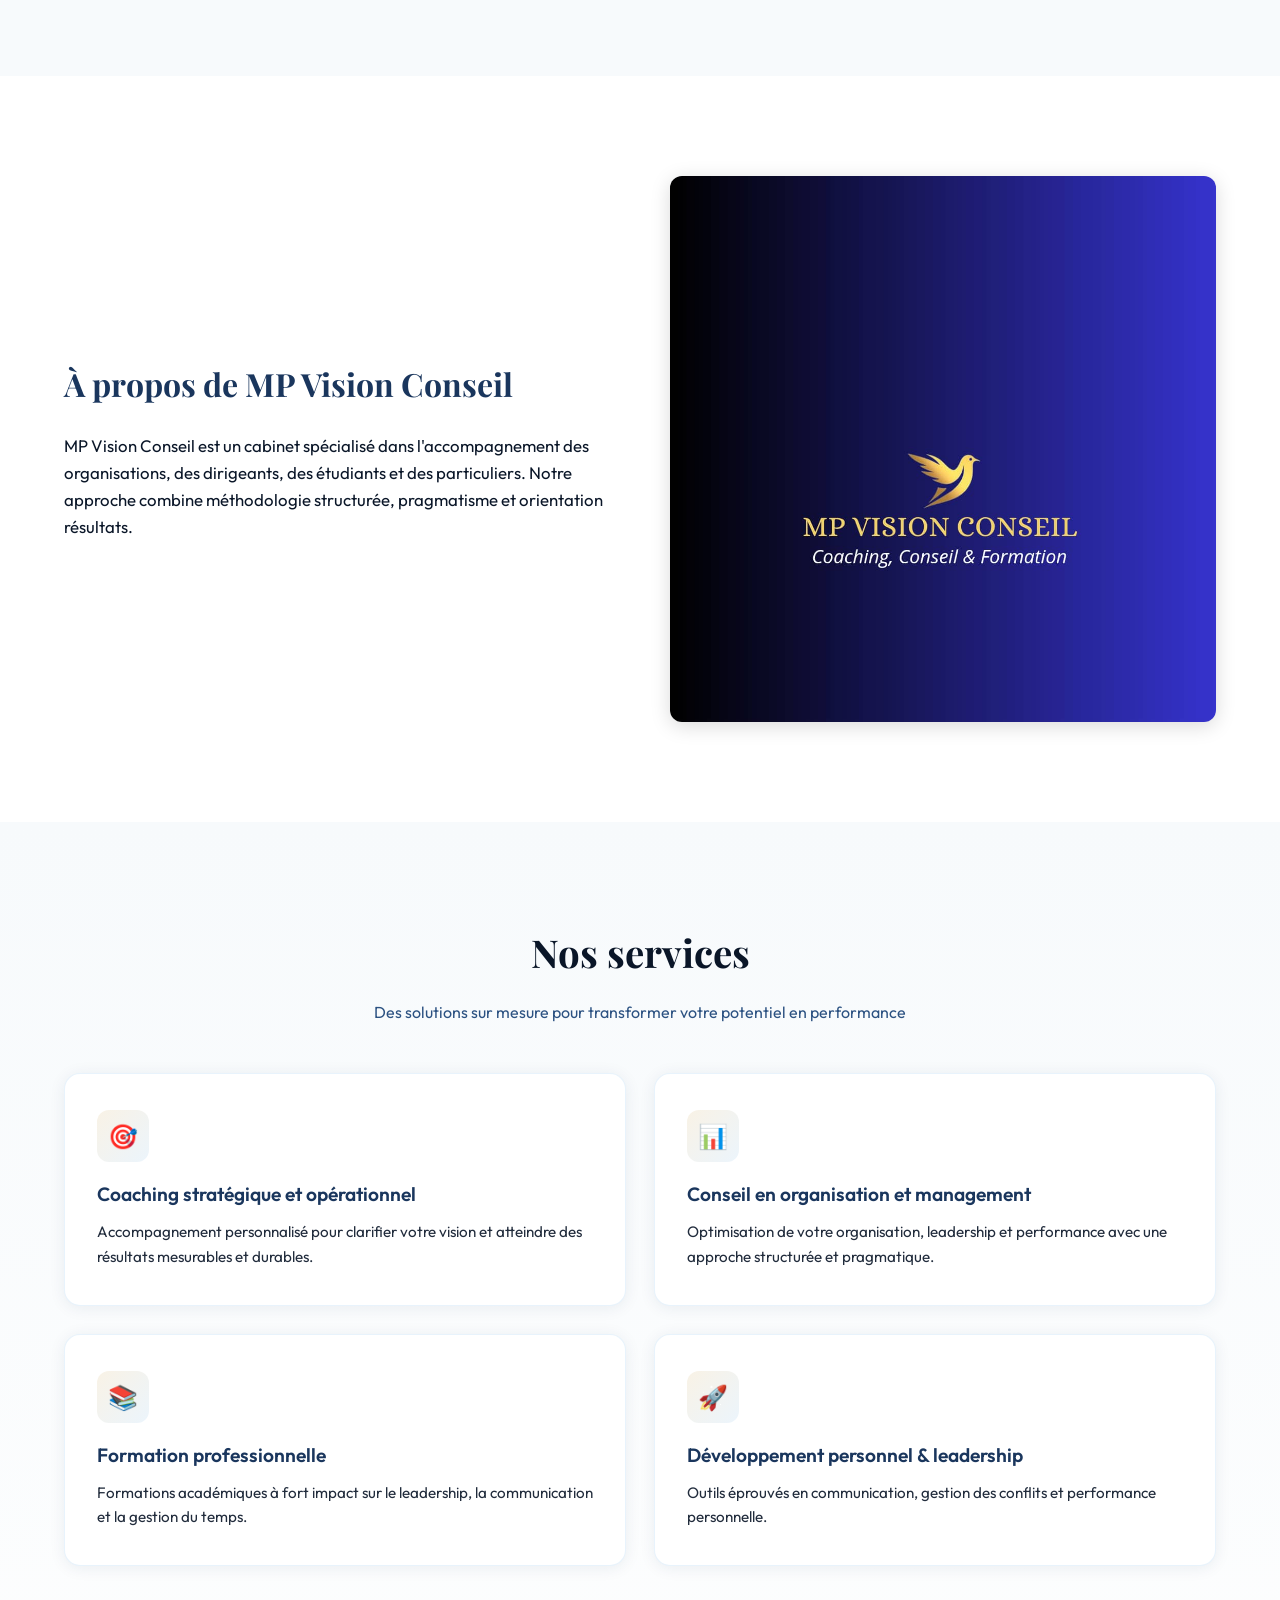
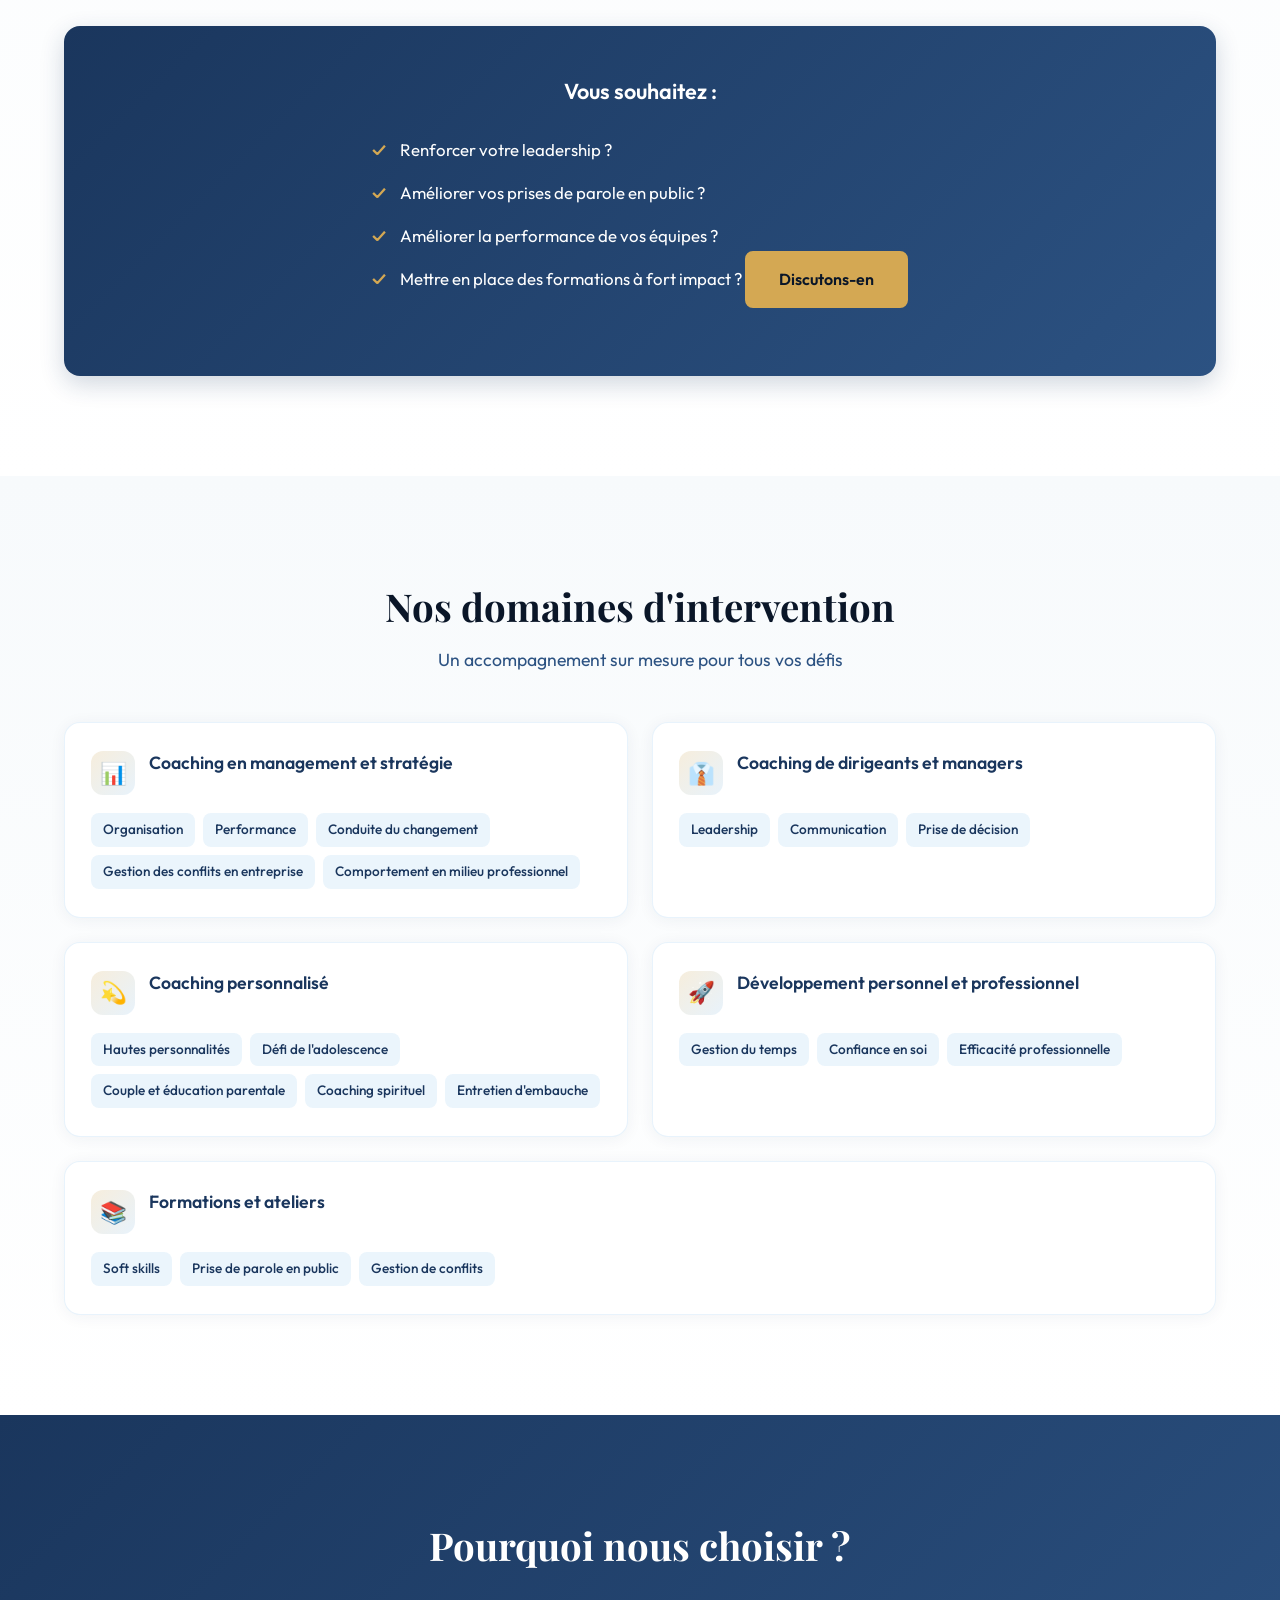
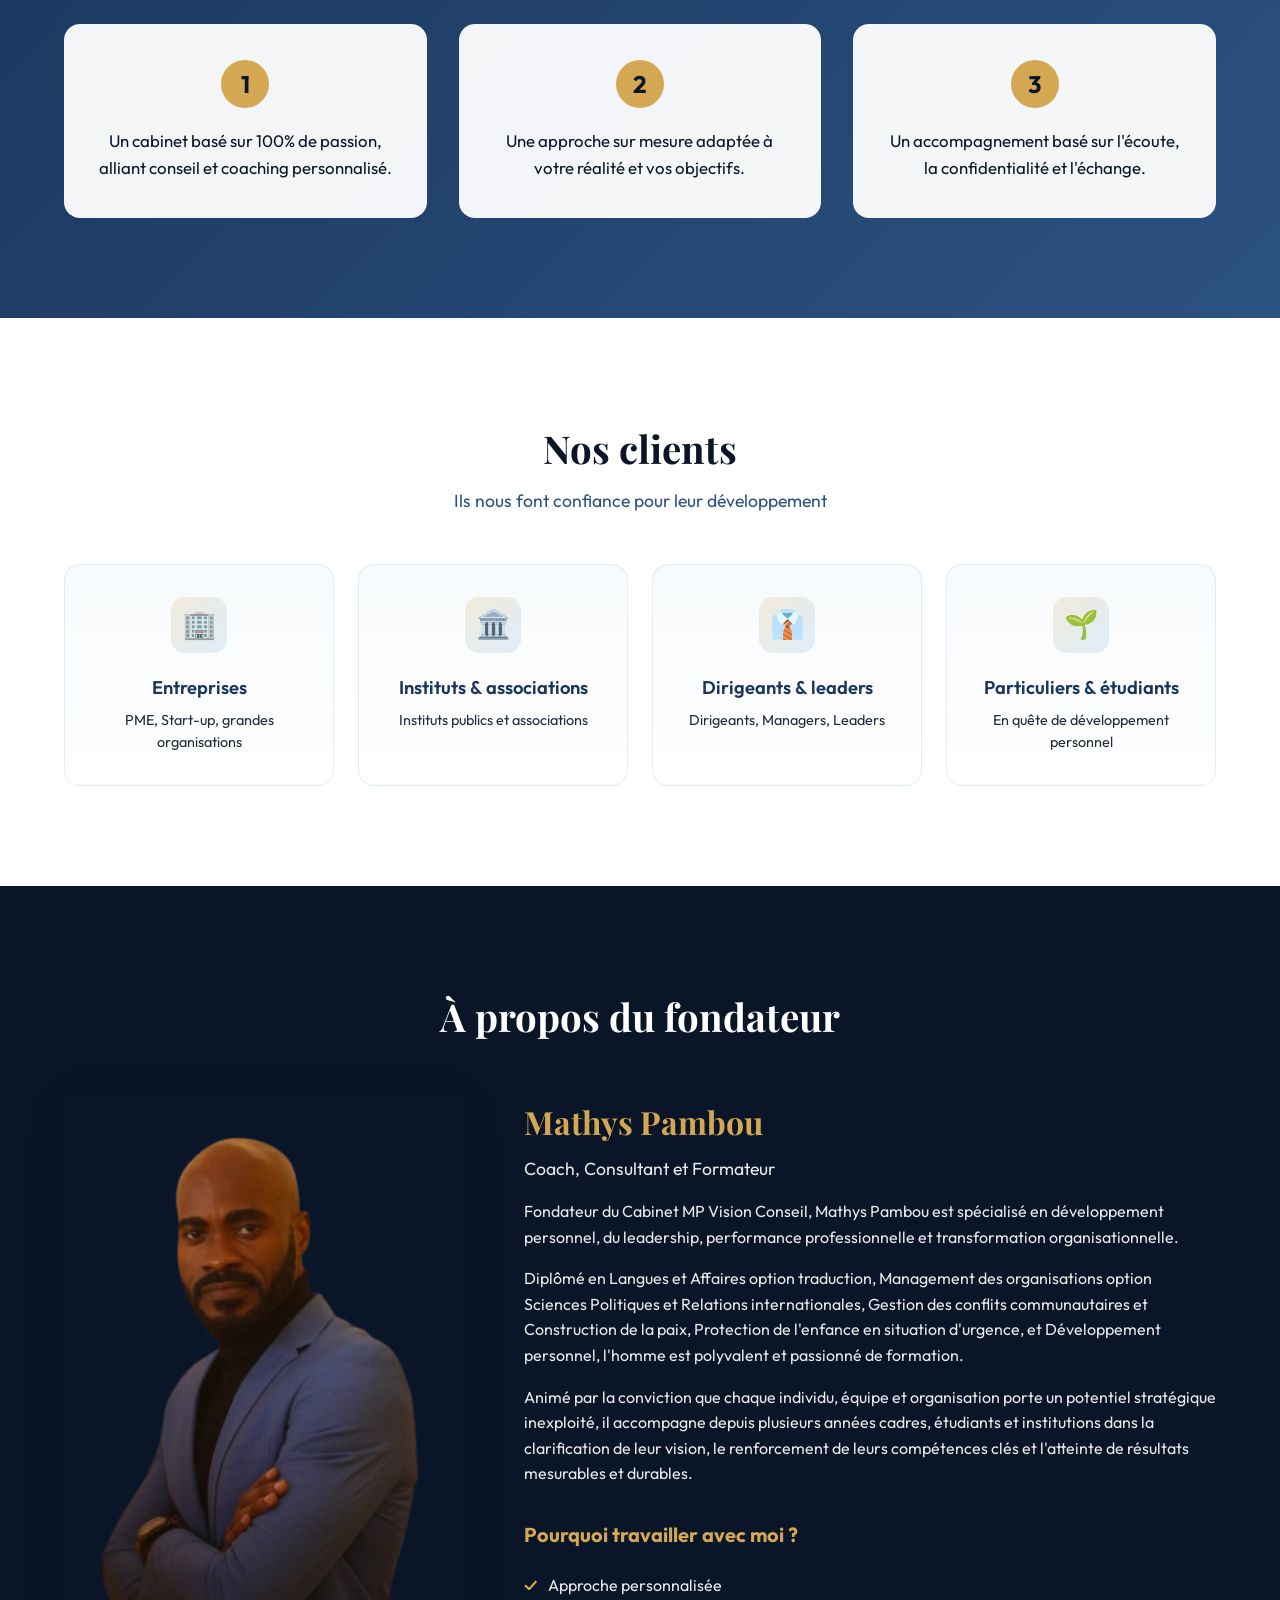
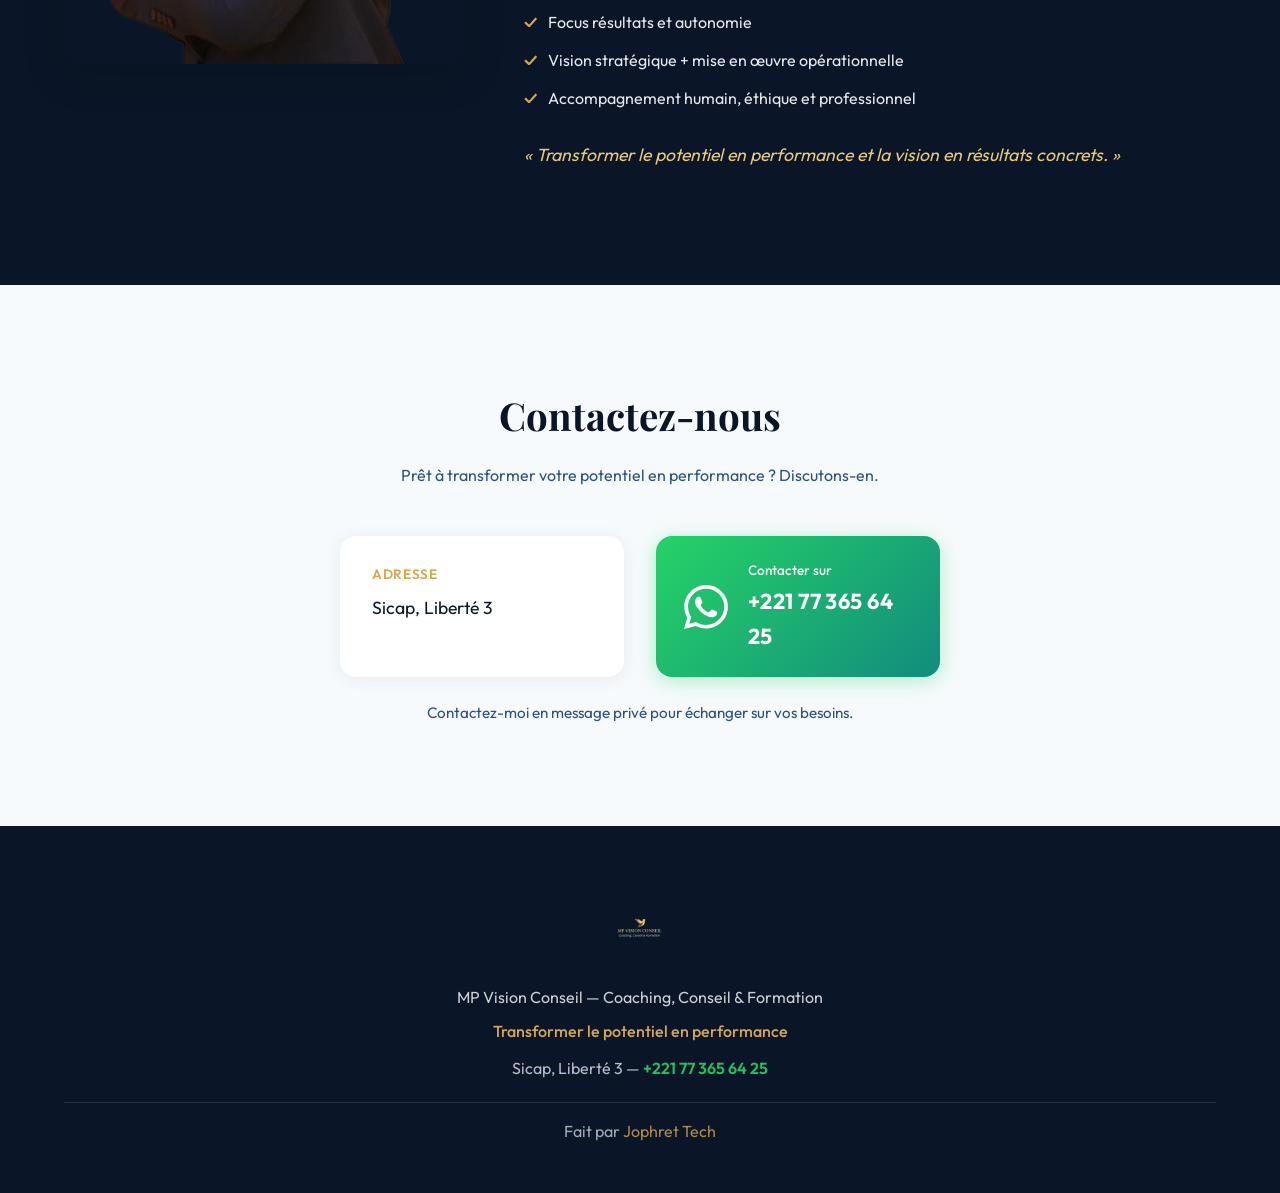
==== commit 8b3e0515: "nom d'image" ====
--- a/index.html
+++ b/index.html
@@ -102,7 +102,7 @@
                     <p>MP Vision Conseil est un cabinet spécialisé dans l'accompagnement des organisations, des dirigeants, des étudiants et des particuliers. Notre approche combine méthodologie structurée, pragmatisme et orientation résultats.</p>
                 </div>
                 <div class="about-image">
-                    <img src="images/apropos.jpeg" alt="MP Vision Conseil">
+                    <img src="images/MPVISION.jpeg" alt="MP Vision Conseil">
                 </div>
             </div>
         </div>
@@ -345,3 +345,4 @@
     <script src="script.js"></script>
 </body>
 </html>
+
--- a/styles.css
+++ b/styles.css
@@ -141,7 +141,7 @@
 }
 
 .tagline {
-    color: var(--light-blue);
+    color: var(--white);
     font-size: 1.1rem;
     margin-bottom: 24px;
     font-weight: 500;
@@ -1080,3 +1080,4 @@
         grid-template-columns: 1fr;
     }
 }
+
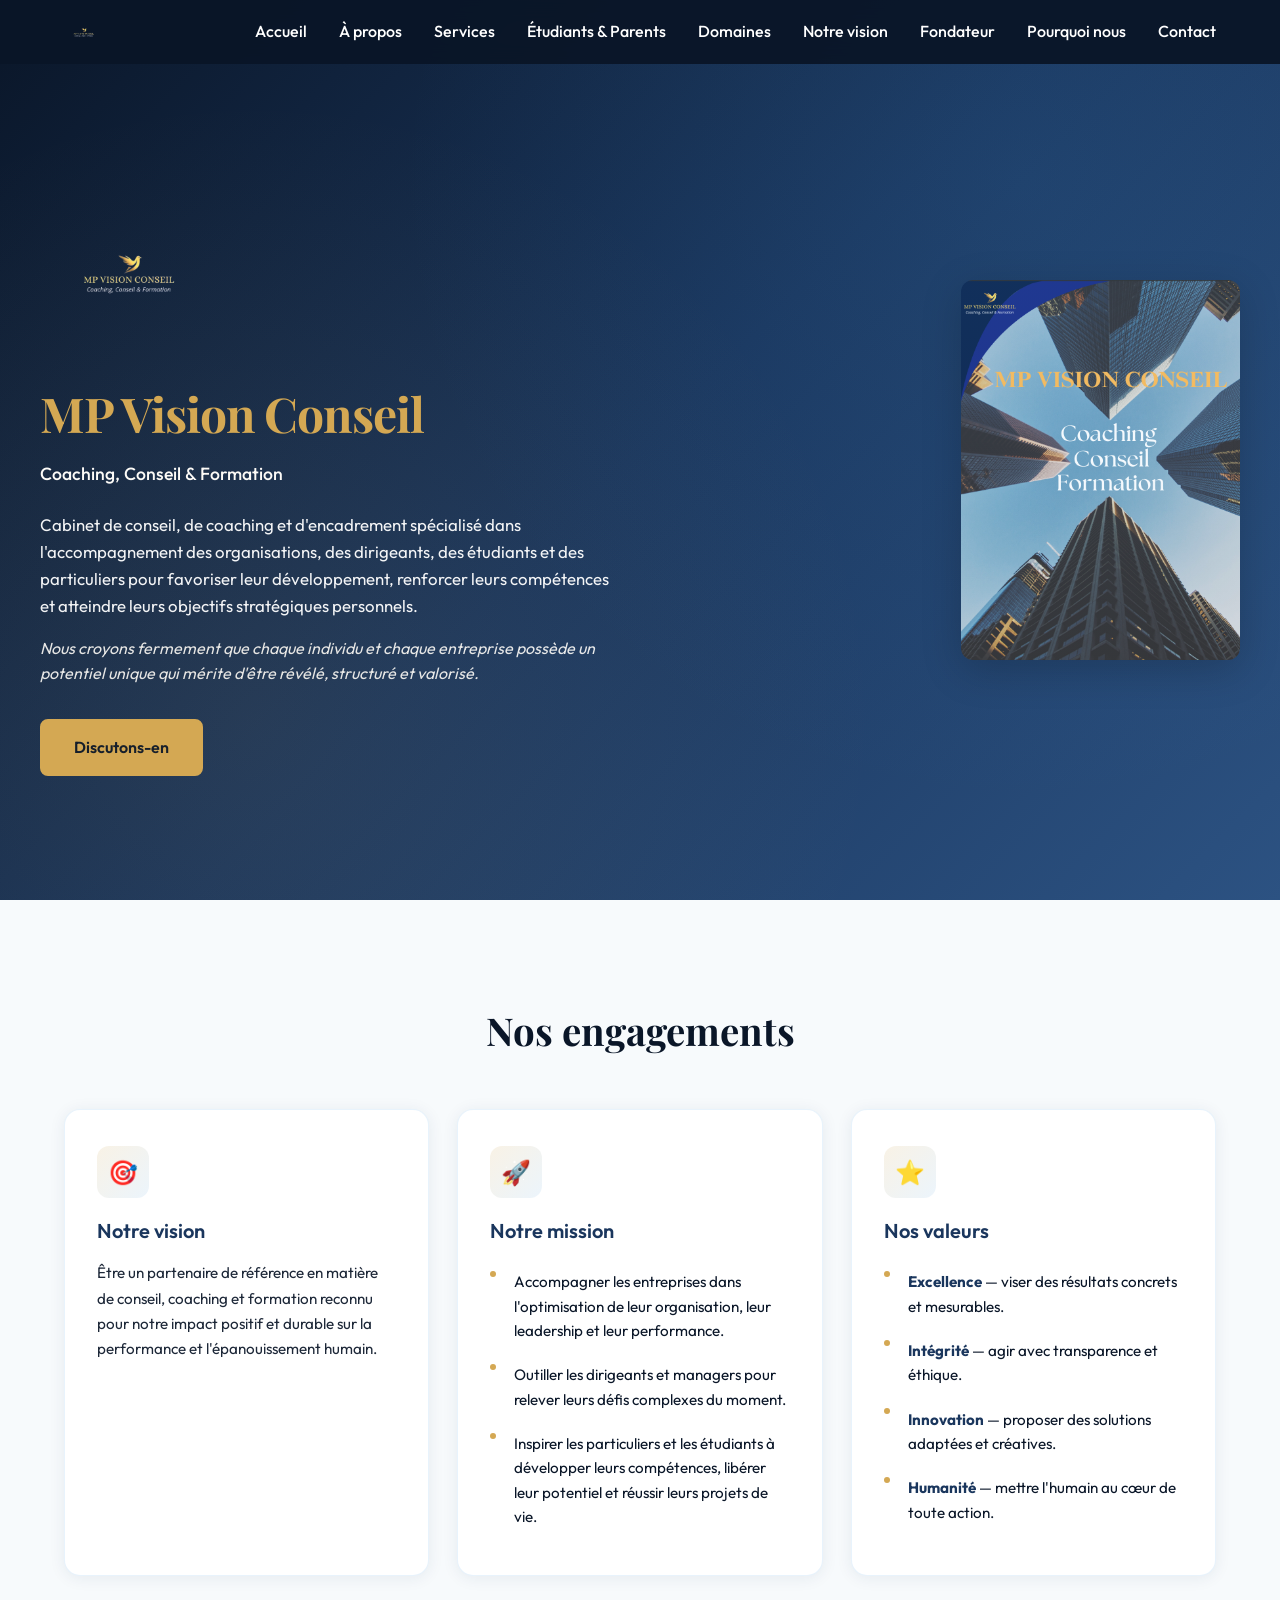
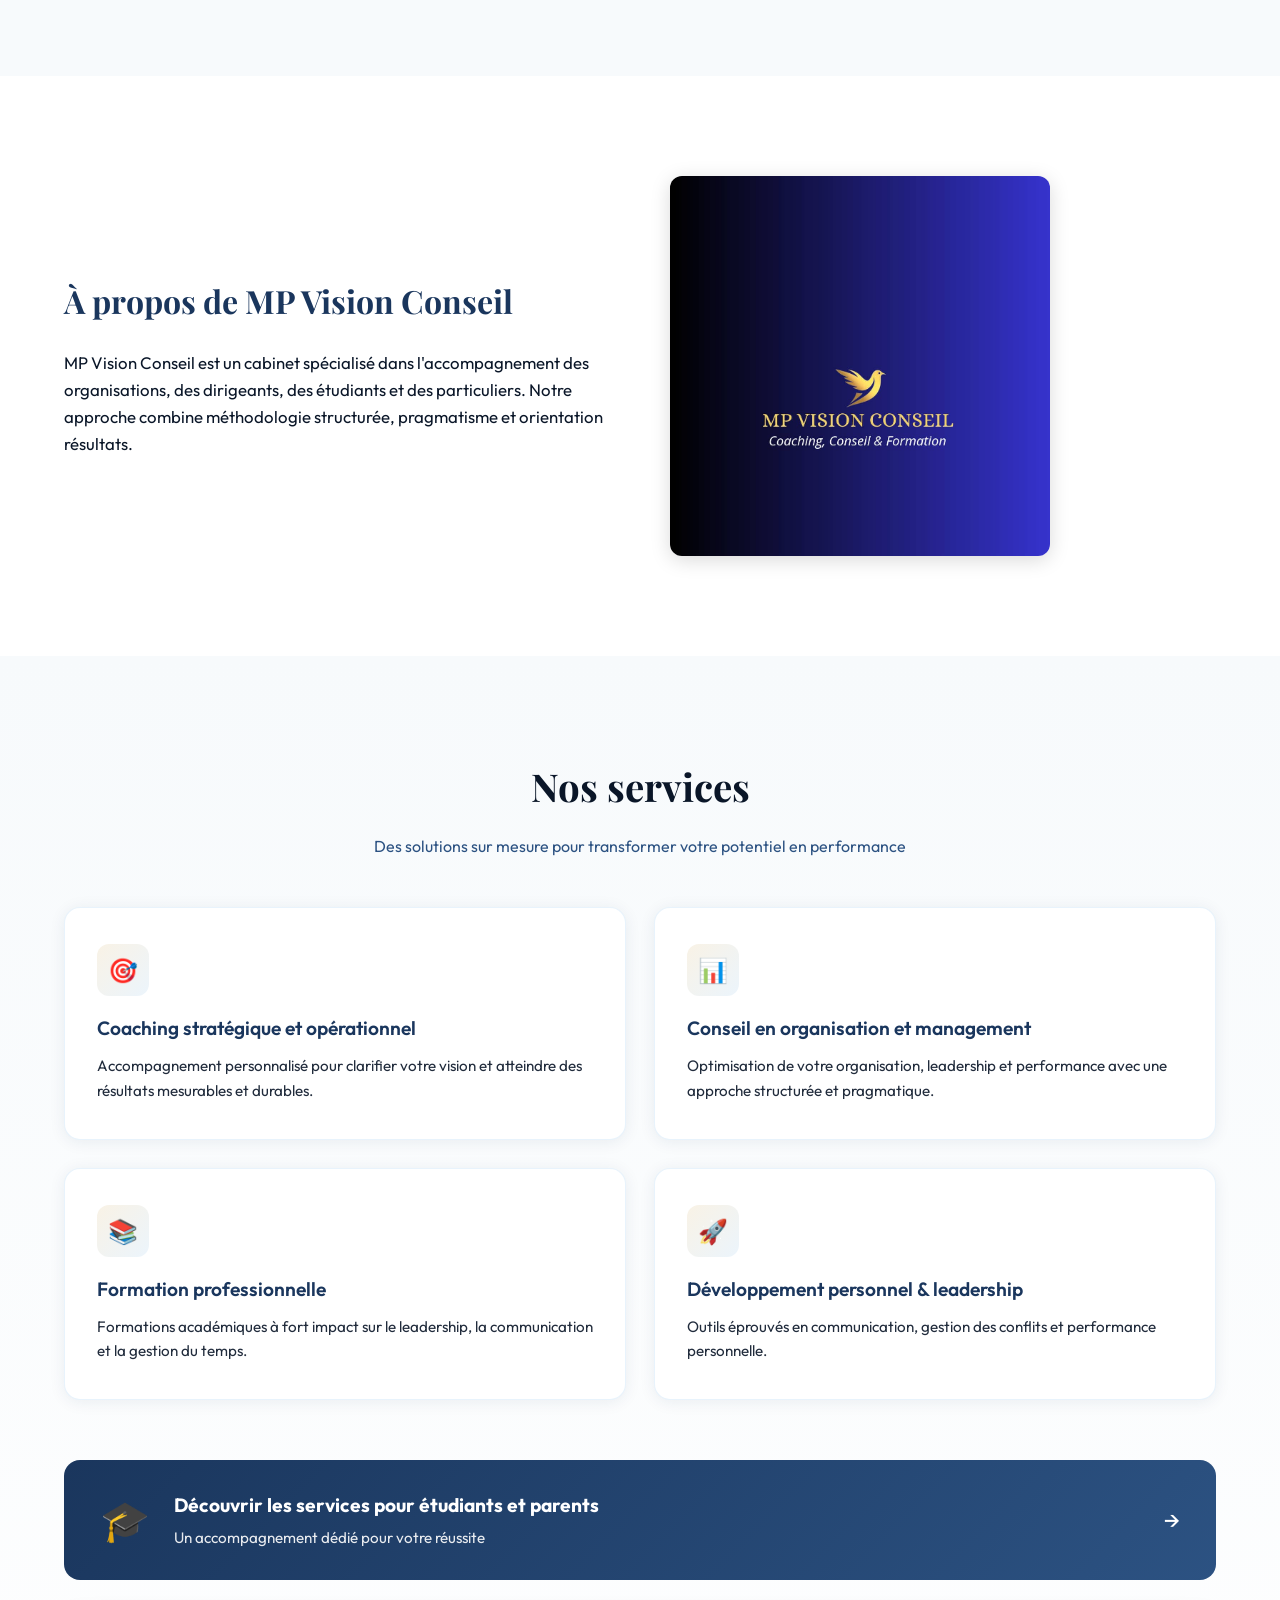
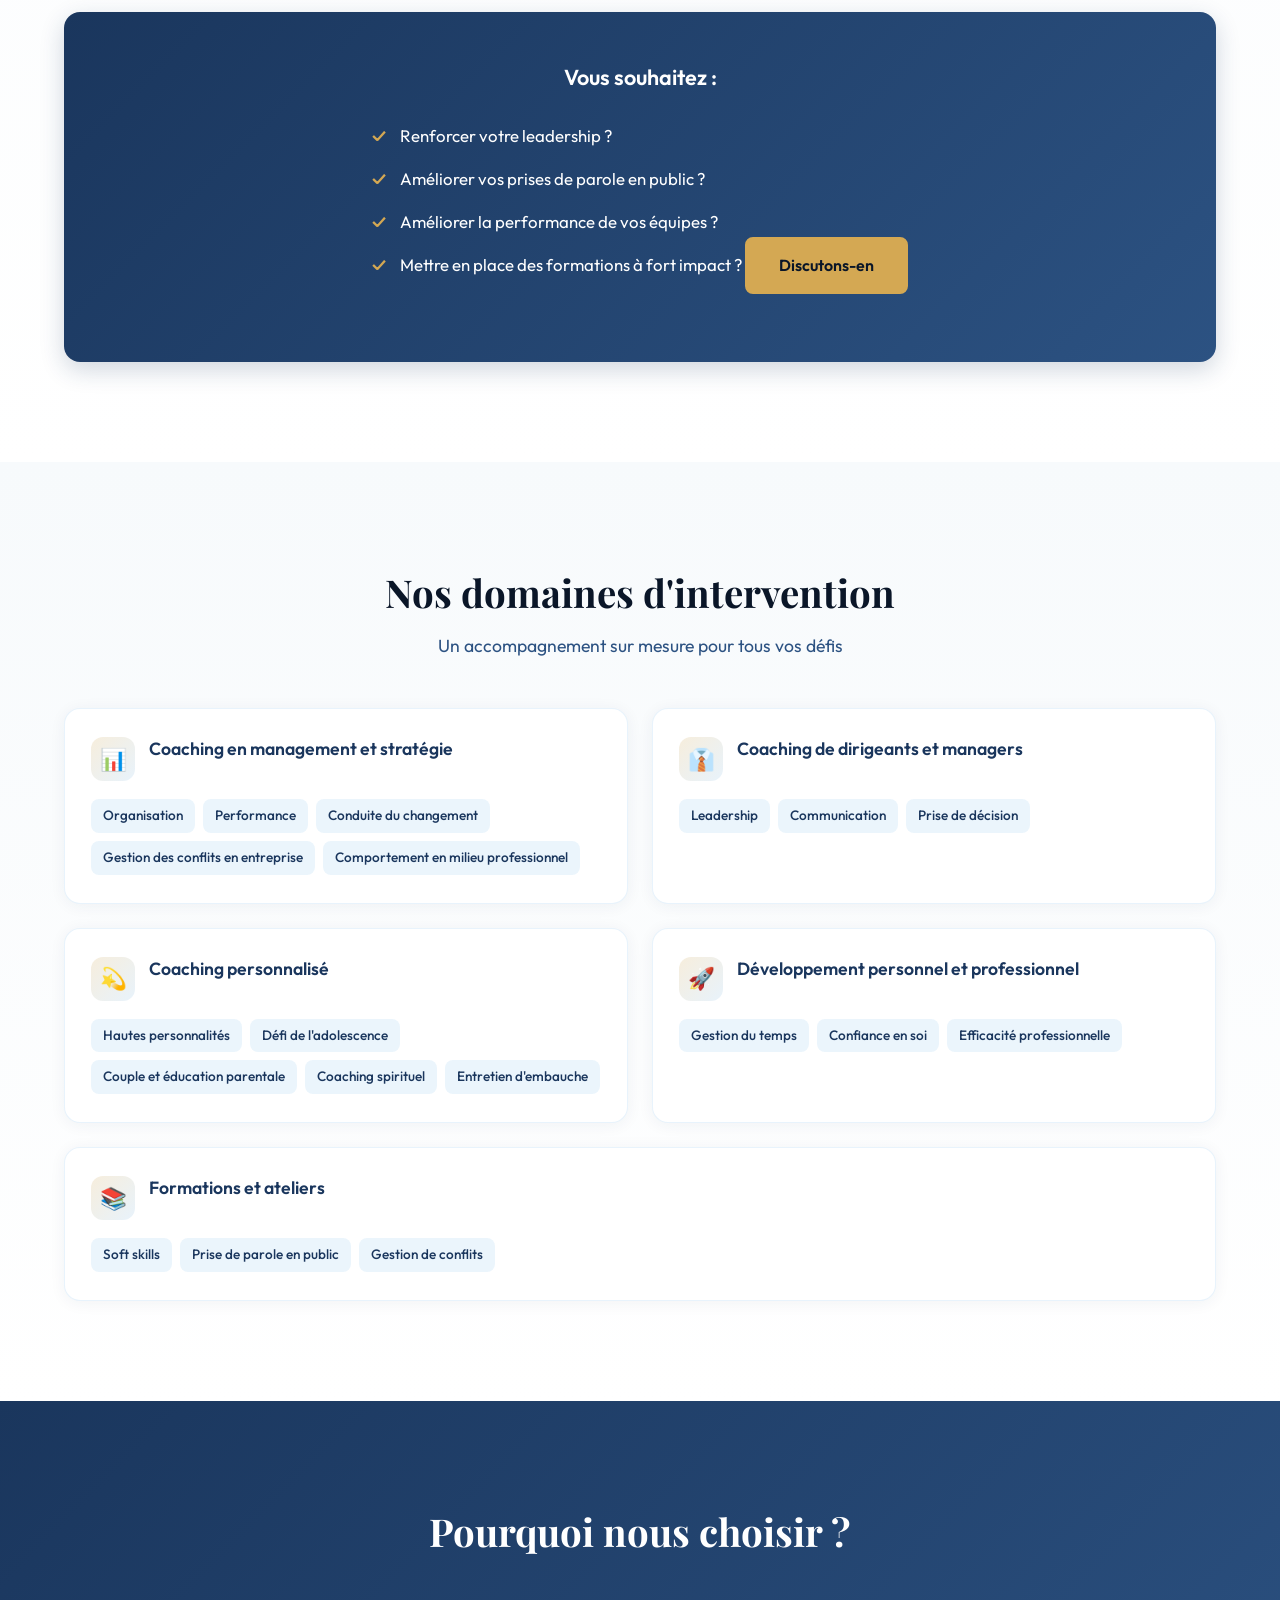
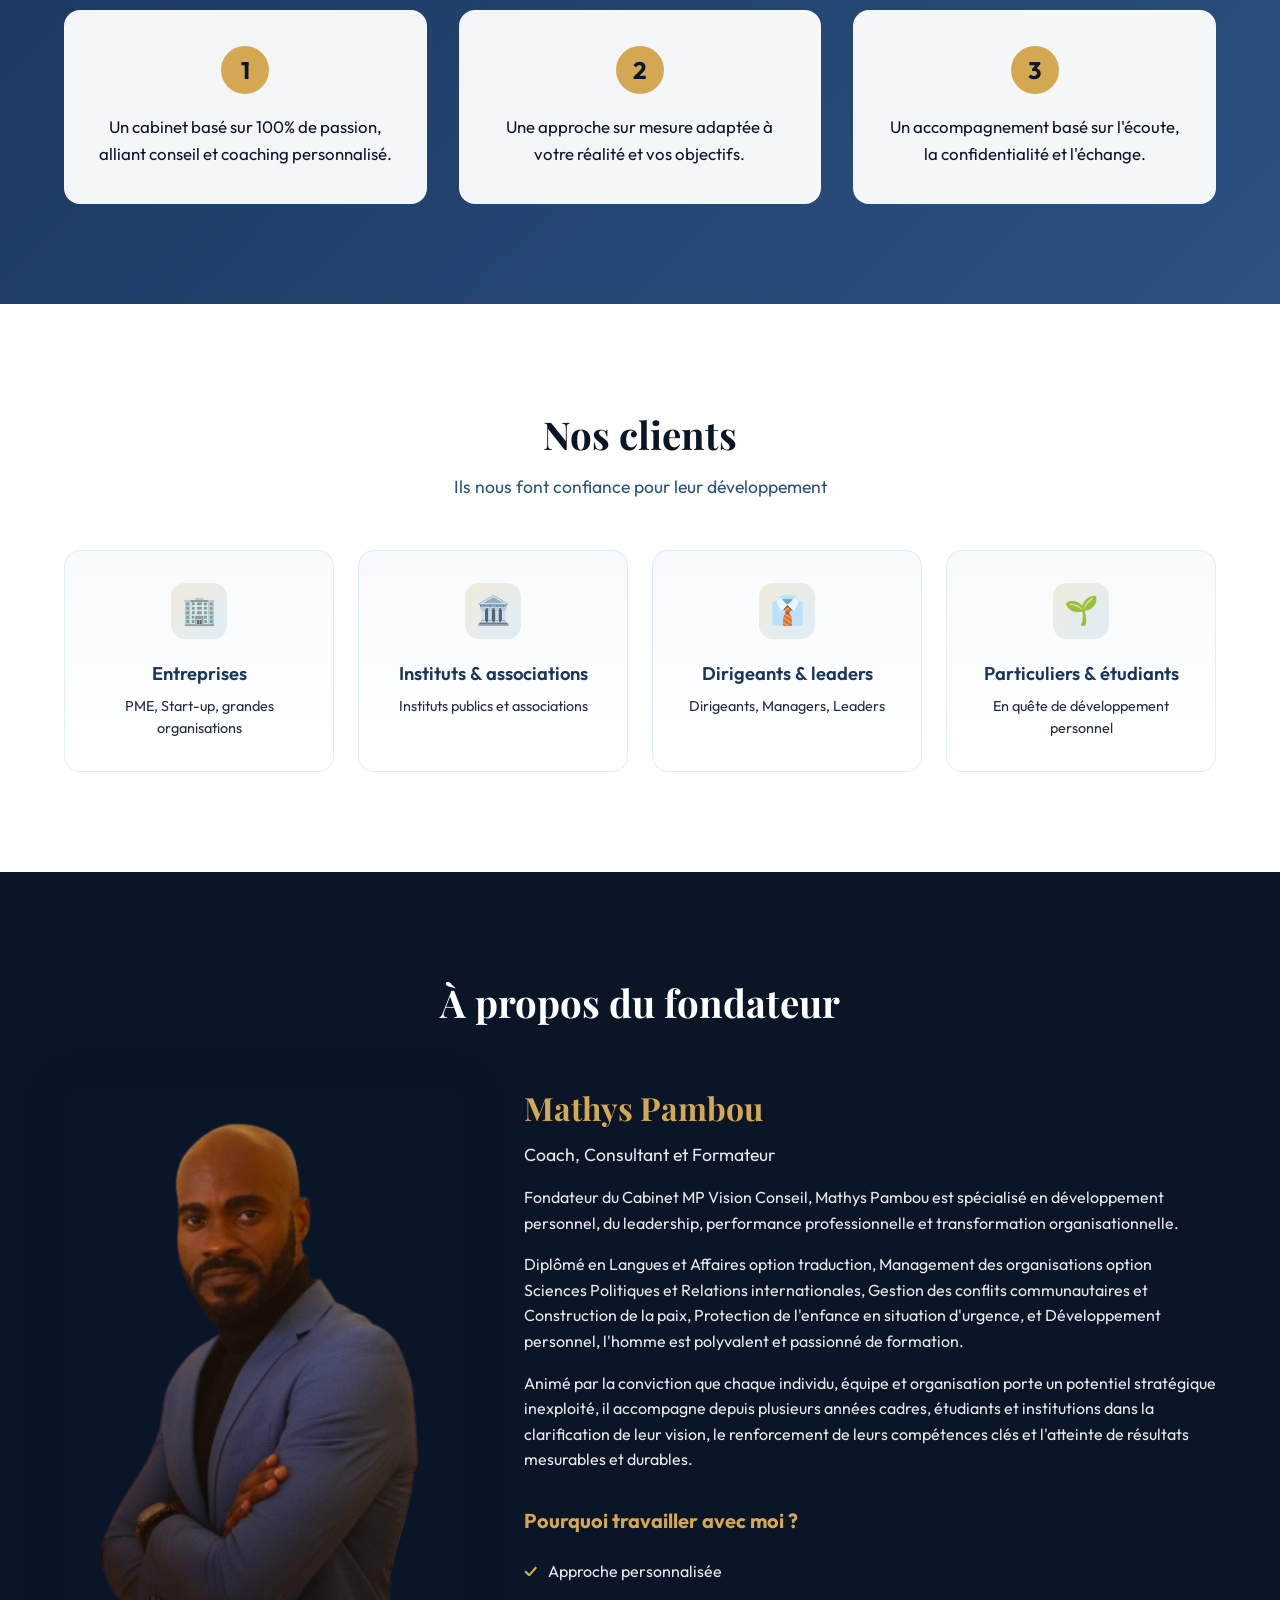
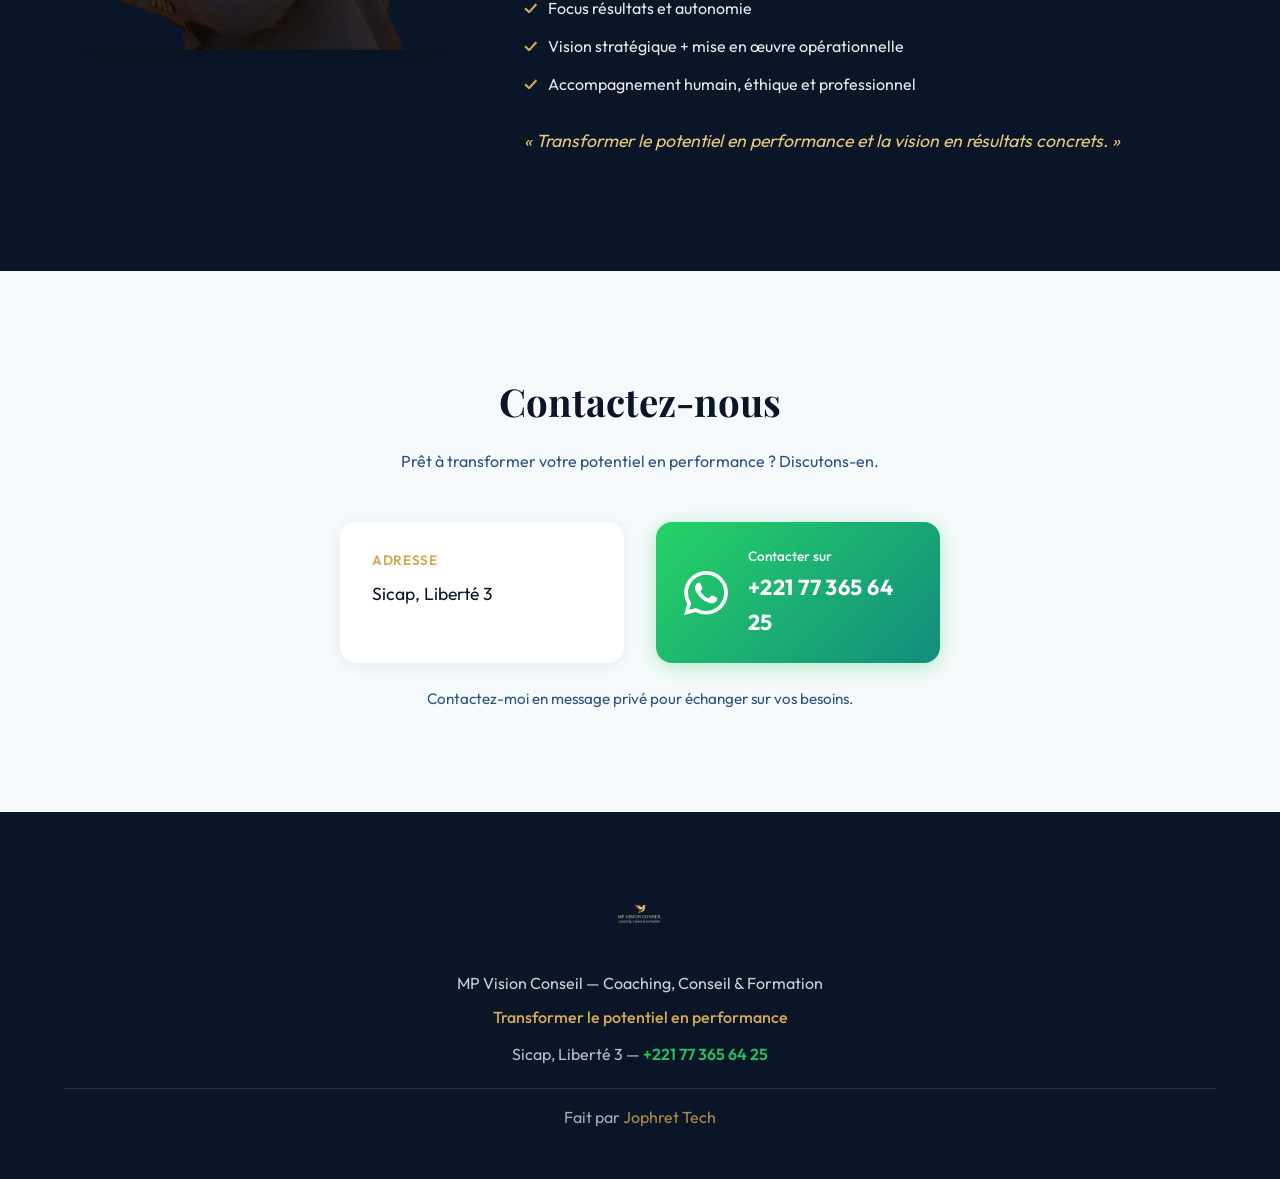
==== commit d7a042cd: "Add files via upload" ====
--- a/index.html
+++ b/index.html
@@ -1,348 +1,356 @@
-<!DOCTYPE html>
-<html lang="fr">
-<head>
-    <meta charset="UTF-8">
-    <meta name="viewport" content="width=device-width, initial-scale=1.0">
-    <title>MP Vision Conseil | Coaching, Conseil & Formation</title>
-    <meta name="description" content="Cabinet de conseil, de coaching et d'encadrement spécialisé dans l'accompagnement des organisations, des dirigeants, des étudiants et des particuliers.">
-    <link rel="icon" type="image/png" href="images/logo.png">
-    <link rel="stylesheet" href="styles.css">
-    <link rel="preconnect" href="https://fonts.googleapis.com">
-    <link rel="preconnect" href="https://fonts.gstatic.com" crossorigin>
-    <link href="https://fonts.googleapis.com/css2?family=Outfit:wght@300;400;500;600;700&family=Playfair+Display:wght@600;700&display=swap" rel="stylesheet">
-</head>
-<body>
-    <!-- Navigation -->
-    <nav class="navbar">
-        <div class="nav-container">
-            <a href="#accueil" class="logo">
-                <img src="images/logo.png" alt="MP Vision Conseil">
-            </a>
-            <button class="nav-toggle" aria-label="Menu">
-                <span></span>
-                <span></span>
-                <span></span>
-            </button>
-            <ul class="nav-menu">
-                <li><a href="#accueil">Accueil</a></li>
-                <li><a href="#apropos">À propos</a></li>
-                <li><a href="#services">Services</a></li>
-                <li><a href="#domaines">Domaines</a></li>
-                <li><a href="#vision">Notre vision</a></li>
-                <li><a href="#fondateur">Fondateur</a></li>
-                <li><a href="#pourquoi">Pourquoi nous</a></li>
-                <li><a href="#contact">Contact</a></li>
-            </ul>
-        </div>
-    </nav>
-
-    <!-- Hero -->
-    <section id="accueil" class="hero">
-        <div class="hero-bg"></div>
-        <div class="hero-content">
-            <div class="hero-text">
-                <img src="images/logo.png" alt="MP Vision Conseil" class="hero-logo">
-                <h1>MP Vision Conseil</h1>
-                <p class="tagline">Coaching, Conseil & Formation</p>
-                <p class="hero-intro">
-                    Cabinet de conseil, de coaching et d'encadrement spécialisé dans l'accompagnement des organisations, des dirigeants, des étudiants et des particuliers pour favoriser leur développement, renforcer leurs compétences et atteindre leurs objectifs stratégiques personnels.
-                </p>
-                <p class="hero-belief">
-                    Nous croyons fermement que chaque individu et chaque entreprise possède un potentiel unique qui mérite d'être révélé, structuré et valorisé.
-                </p>
-                <a href="#contact" class="cta-button">Discutons-en</a>
-            </div>
-            <div class="hero-image">
-                <img src="images/Hero.png" alt="MP Vision Conseil - Présentation">
-            </div>
-        </div>
-    </section>
-
-    <!-- Vision, Mission, Valeurs -->
-    <section id="vision" class="vision-section">
-        <div class="container">
-            <div class="vision-header">
-                <h2 class="section-title">Nos engagements</h2>
-            </div>
-            <div class="vision-grid">
-                <article class="vision-card">
-                    <div class="vision-icon">🎯</div>
-                    <h3>Notre vision</h3>
-                    <p>Être un partenaire de référence en matière de conseil, coaching et formation reconnu pour notre impact positif et durable sur la performance et l'épanouissement humain.</p>
-                </article>
-                <article class="vision-card">
-                    <div class="vision-icon">🚀</div>
-                    <h3>Notre mission</h3>
-                    <ul>
-                        <li>Accompagner les entreprises dans l'optimisation de leur organisation, leur leadership et leur performance.</li>
-                        <li>Outiller les dirigeants et managers pour relever leurs défis complexes du moment.</li>
-                        <li>Inspirer les particuliers et les étudiants à développer leurs compétences, libérer leur potentiel et réussir leurs projets de vie.</li>
-                    </ul>
-                </article>
-                <article class="vision-card">
-                    <div class="vision-icon">⭐</div>
-                    <h3>Nos valeurs</h3>
-                    <ul>
-                        <li><strong>Excellence</strong> — viser des résultats concrets et mesurables.</li>
-                        <li><strong>Intégrité</strong> — agir avec transparence et éthique.</li>
-                        <li><strong>Innovation</strong> — proposer des solutions adaptées et créatives.</li>
-                        <li><strong>Humanité</strong> — mettre l'humain au cœur de toute action.</li>
-                    </ul>
-                </article>
-            </div>
-        </div>
-    </section>
-
-    <!-- À propos / Services -->
-    <section id="apropos" class="about-section">
-        <div class="container">
-            <div class="about-grid">
-                <div class="about-text">
-                    <h2>À propos de MP Vision Conseil</h2>
-                    <p>MP Vision Conseil est un cabinet spécialisé dans l'accompagnement des organisations, des dirigeants, des étudiants et des particuliers. Notre approche combine méthodologie structurée, pragmatisme et orientation résultats.</p>
-                </div>
-                <div class="about-image">
-                    <img src="images/MPVISION.jpeg" alt="MP Vision Conseil">
-                </div>
-            </div>
-        </div>
-    </section>
-
-    <!-- Services -->
-    <section id="services" class="services-section">
-        <div class="container">
-            <div class="services-header">
-                <h2 class="section-title">Nos services</h2>
-                <p class="section-subtitle">Des solutions sur mesure pour transformer votre potentiel en performance</p>
-            </div>
-            <div class="services-grid">
-                <article class="service-card">
-                    <div class="service-icon">🎯</div>
-                    <h3>Coaching stratégique et opérationnel</h3>
-                    <p>Accompagnement personnalisé pour clarifier votre vision et atteindre des résultats mesurables et durables.</p>
-                </article>
-                <article class="service-card">
-                    <div class="service-icon">📊</div>
-                    <h3>Conseil en organisation et management</h3>
-                    <p>Optimisation de votre organisation, leadership et performance avec une approche structurée et pragmatique.</p>
-                </article>
-                <article class="service-card">
-                    <div class="service-icon">📚</div>
-                    <h3>Formation professionnelle</h3>
-                    <p>Formations académiques à fort impact sur le leadership, la communication et la gestion du temps.</p>
-                </article>
-                <article class="service-card">
-                    <div class="service-icon">🚀</div>
-                    <h3>Développement personnel & leadership</h3>
-                    <p>Outils éprouvés en communication, gestion des conflits et performance personnelle.</p>
-                </article>
-            </div>
-            <div class="services-cta">
-                <h3>Vous souhaitez :</h3>
-                <ul>
-                    <li>Renforcer votre leadership ?</li>
-                    <li>Améliorer vos prises de parole en public ?</li>
-                    <li>Améliorer la performance de vos équipes ?</li>
-                    <li>Mettre en place des formations à fort impact ?</li>
-                </ul>
-                <a href="#contact" class="cta-button">Discutons-en</a>
-            </div>
-        </div>
-    </section>
-
-    <!-- Domaines d'intervention -->
-    <section id="domaines" class="domaines-section">
-        <div class="container">
-            <div class="domaines-header">
-                <h2 class="section-title">Nos domaines d'intervention</h2>
-                <p class="domaines-subtitle">Un accompagnement sur mesure pour tous vos défis</p>
-            </div>
-            <div class="domaines-grid">
-                <article class="domaine-card">
-                    <div class="domaine-card-header">
-                        <span class="domaine-icon">📊</span>
-                        <h3>Coaching en management et stratégie</h3>
-                    </div>
-                    <div class="domaine-tags">
-                        <span class="domaine-tag">Organisation</span>
-                        <span class="domaine-tag">Performance</span>
-                        <span class="domaine-tag">Conduite du changement</span>
-                        <span class="domaine-tag">Gestion des conflits en entreprise</span>
-                        <span class="domaine-tag">Comportement en milieu professionnel</span>
-                    </div>
-                </article>
-                <article class="domaine-card">
-                    <div class="domaine-card-header">
-                        <span class="domaine-icon">👔</span>
-                        <h3>Coaching de dirigeants et managers</h3>
-                    </div>
-                    <div class="domaine-tags">
-                        <span class="domaine-tag">Leadership</span>
-                        <span class="domaine-tag">Communication</span>
-                        <span class="domaine-tag">Prise de décision</span>
-                    </div>
-                </article>
-                <article class="domaine-card">
-                    <div class="domaine-card-header">
-                        <span class="domaine-icon">💫</span>
-                        <h3>Coaching personnalisé</h3>
-                    </div>
-                    <div class="domaine-tags">
-                        <span class="domaine-tag">Hautes personnalités</span>
-                        <span class="domaine-tag">Défi de l'adolescence</span>
-                        <span class="domaine-tag">Couple et éducation parentale</span>
-                        <span class="domaine-tag">Coaching spirituel</span>
-                        <span class="domaine-tag">Entretien d'embauche</span>
-                    </div>
-                </article>
-                <article class="domaine-card">
-                    <div class="domaine-card-header">
-                        <span class="domaine-icon">🚀</span>
-                        <h3>Développement personnel et professionnel</h3>
-                    </div>
-                    <div class="domaine-tags">
-                        <span class="domaine-tag">Gestion du temps</span>
-                        <span class="domaine-tag">Confiance en soi</span>
-                        <span class="domaine-tag">Efficacité professionnelle</span>
-                    </div>
-                </article>
-                <article class="domaine-card domaine-card-wide">
-                    <div class="domaine-card-header">
-                        <span class="domaine-icon">📚</span>
-                        <h3>Formations et ateliers</h3>
-                    </div>
-                    <div class="domaine-tags">
-                        <span class="domaine-tag">Soft skills</span>
-                        <span class="domaine-tag">Prise de parole en public</span>
-                        <span class="domaine-tag">Gestion de conflits</span>
-                    </div>
-                </article>
-            </div>
-        </div>
-    </section>
-
-    <!-- Pourquoi nous choisir -->
-    <section id="pourquoi" class="pourquoi-section">
-        <div class="container">
-            <div class="pourquoi-header">
-                <h2 class="section-title">Pourquoi nous choisir ?</h2>
-            </div>
-            <div class="pourquoi-grid">
-                <article class="pourquoi-card">
-                    <span class="pourquoi-num">1</span>
-                    <p>Un cabinet basé sur 100% de passion, alliant conseil et coaching personnalisé.</p>
-                </article>
-                <article class="pourquoi-card">
-                    <span class="pourquoi-num">2</span>
-                    <p>Une approche sur mesure adaptée à votre réalité et vos objectifs.</p>
-                </article>
-                <article class="pourquoi-card">
-                    <span class="pourquoi-num">3</span>
-                    <p>Un accompagnement basé sur l'écoute, la confidentialité et l'échange.</p>
-                </article>
-            </div>
-        </div>
-    </section>
-
-    <!-- Nos clients -->
-    <section id="clients" class="clients-section">
-        <div class="container">
-            <div class="clients-header">
-                <h2 class="section-title">Nos clients</h2>
-                <p class="clients-subtitle">Ils nous font confiance pour leur développement</p>
-            </div>
-            <div class="clients-grid">
-                <article class="client-card">
-                    <div class="client-icon">🏢</div>
-                    <h3>Entreprises</h3>
-                    <p>PME, Start-up, grandes organisations</p>
-                </article>
-                <article class="client-card">
-                    <div class="client-icon">🏛️</div>
-                    <h3>Instituts & associations</h3>
-                    <p>Instituts publics et associations</p>
-                </article>
-                <article class="client-card">
-                    <div class="client-icon">👔</div>
-                    <h3>Dirigeants & leaders</h3>
-                    <p>Dirigeants, Managers, Leaders</p>
-                </article>
-                <article class="client-card">
-                    <div class="client-icon">🌱</div>
-                    <h3>Particuliers & étudiants</h3>
-                    <p>En quête de développement personnel</p>
-                </article>
-            </div>
-        </div>
-    </section>
-
-    <!-- Fondateur -->
-    <section id="fondateur" class="founder-section">
-        <div class="container">
-            <h2 class="section-title">À propos du fondateur</h2>
-            <div class="founder-content">
-                <div class="founder-image">
-                    <img src="images/mathis.png" alt="Mathys Pambou - Fondateur MP Vision Conseil">
-                </div>
-                <div class="founder-text">
-                    <h3>Mathys Pambou</h3>
-                    <p class="founder-role">Coach, Consultant et Formateur</p>
-                    <p>Fondateur du Cabinet MP Vision Conseil, Mathys Pambou est spécialisé en développement personnel, du leadership, performance professionnelle et transformation organisationnelle.</p>
-                    <p>Diplômé en Langues et Affaires option traduction, Management des organisations option Sciences Politiques et Relations internationales, Gestion des conflits communautaires et Construction de la paix, Protection de l'enfance en situation d'urgence, et Développement personnel, l'homme est polyvalent et passionné de formation.</p>
-                    <p>Animé par la conviction que chaque individu, équipe et organisation porte un potentiel stratégique inexploité, il accompagne depuis plusieurs années cadres, étudiants et institutions dans la clarification de leur vision, le renforcement de leurs compétences clés et l'atteinte de résultats mesurables et durables.</p>
-                    <h4>Pourquoi travailler avec moi ?</h4>
-                    <ul>
-                        <li>Approche personnalisée</li>
-                        <li>Focus résultats et autonomie</li>
-                        <li>Vision stratégique + mise en œuvre opérationnelle</li>
-                        <li>Accompagnement humain, éthique et professionnel</li>
-                    </ul>
-                    <p class="founder-mission"><em>« Transformer le potentiel en performance et la vision en résultats concrets. »</em></p>
-                </div>
-            </div>
-        </div>
-    </section>
-
-    <!-- Contact -->
-    <section id="contact" class="contact-section">
-        <div class="container">
-            <h2 class="section-title">Contactez-nous</h2>
-            <p class="section-subtitle">Prêt à transformer votre potentiel en performance ? Discutons-en.</p>
-            <div class="contact-grid">
-                <div class="contact-block">
-                    <div class="contact-label">Adresse</div>
-                    <p>Sicap, Liberté 3</p>
-                </div>
-                <div class="contact-block contact-whatsapp-block">
-                    <a href="https://wa.me/221773656425" target="_blank" rel="noopener noreferrer" class="whatsapp-btn" title="Contacter sur WhatsApp">
-                        <svg class="whatsapp-icon" viewBox="0 0 24 24" fill="currentColor">
-                            <path d="M17.472 14.382c-.297-.149-1.758-.867-2.03-.967-.273-.099-.471-.148-.67.15-.197.297-.767.966-.94 1.164-.173.199-.347.223-.644.075-.297-.15-1.255-.463-2.39-1.475-.883-.788-1.48-1.761-1.653-2.059-.173-.297-.018-.458.13-.606.134-.133.298-.347.446-.52.149-.174.198-.298.298-.497.099-.198.05-.371-.025-.52-.075-.149-.669-1.612-.916-2.207-.242-.579-.487-.5-.669-.51-.173-.008-.371-.01-.57-.01-.198 0-.52.074-.792.372-.272.297-1.04 1.016-1.04 2.479 0 1.462 1.065 2.875 1.213 3.074.149.198 2.096 3.2 5.077 4.487.709.306 1.262.489 1.694.625.712.227 1.36.195 1.871.118.571-.085 1.758-.719 2.006-1.413.248-.694.248-1.289.173-1.413-.074-.124-.272-.198-.57-.347m-5.421 7.403h-.004a9.87 9.87 0 01-5.031-1.378l-.361-.214-3.741.982.998-3.648-.235-.374a9.86 9.86 0 01-1.51-5.26c.001-5.45 4.436-9.884 9.888-9.884 2.64 0 5.122 1.03 6.988 2.898a9.825 9.825 0 012.893 6.994c-.003 5.45-4.437 9.884-9.885 9.884m8.413-18.297A11.815 11.815 0 0012.05 0C5.495 0 .16 5.335.157 11.892c0 2.096.547 4.142 1.588 5.945L.057 24l6.305-1.654a11.882 11.882 0 005.683 1.448h.005c6.554 0 11.89-5.335 11.893-11.893a11.821 11.821 0 00-3.48-8.413z"/>
-                        </svg>
-                        <div class="whatsapp-content">
-                            <span class="whatsapp-label">Contacter sur</span>
-                            <span class="whatsapp-number">+221 77 365 64 25</span>
-                        </div>
-                    </a>
-                </div>
-            </div>
-            <p class="contact-note">Contactez-moi en message privé pour échanger sur vos besoins.</p>
-        </div>
-    </section>
-
-    <!-- Footer -->
-    <footer class="footer">
-        <div class="container">
-            <div class="footer-content">
-                <img src="images/logo.png" alt="MP Vision Conseil" class="footer-logo">
-                <p>MP Vision Conseil — Coaching, Conseil & Formation</p>
-                <p class="footer-tagline">Transformer le potentiel en performance</p>
-                <p class="footer-contact">Sicap, Liberté 3 — <a href="https://wa.me/221773656425" target="_blank" rel="noopener noreferrer" class="footer-whatsapp" title="Contacter sur WhatsApp">+221 77 365 64 25</a></p>
-                <p class="footer-credit">Fait par <a href="https://jophret-tech.yzz.me/index.php" target="_blank" rel="noopener noreferrer">Jophret Tech</a></p>
-            </div>
-        </div>
-    </footer>
-
-    <script src="script.js"></script>
-</body>
-</html>
-
+<!DOCTYPE html>
+<html lang="fr">
+<head>
+    <meta charset="UTF-8">
+    <meta name="viewport" content="width=device-width, initial-scale=1.0">
+    <title>MP Vision Conseil | Coaching, Conseil & Formation</title>
+    <meta name="description" content="Cabinet de conseil, de coaching et d'encadrement spécialisé dans l'accompagnement des organisations, des dirigeants, des étudiants et des particuliers.">
+    <link rel="icon" type="image/png" href="images/logo.png">
+    <link rel="stylesheet" href="styles.css">
+    <link rel="preconnect" href="https://fonts.googleapis.com">
+    <link rel="preconnect" href="https://fonts.gstatic.com" crossorigin>
+    <link href="https://fonts.googleapis.com/css2?family=Outfit:wght@300;400;500;600;700&family=Playfair+Display:wght@600;700&display=swap" rel="stylesheet">
+</head>
+<body>
+    <!-- Navigation -->
+    <nav class="navbar">
+        <div class="nav-container">
+            <a href="#accueil" class="logo">
+                <img src="images/logo.png" alt="MP Vision Conseil">
+            </a>
+            <button class="nav-toggle" aria-label="Menu">
+                <span></span>
+                <span></span>
+                <span></span>
+            </button>
+            <ul class="nav-menu">
+                <li><a href="#accueil">Accueil</a></li>
+                <li><a href="#apropos">À propos</a></li>
+                <li><a href="#services">Services</a></li>
+                <li><a href="etudiants-parents.html">Étudiants & Parents</a></li>
+                <li><a href="#domaines">Domaines</a></li>
+                <li><a href="#vision">Notre vision</a></li>
+                <li><a href="#fondateur">Fondateur</a></li>
+                <li><a href="#pourquoi">Pourquoi nous</a></li>
+                <li><a href="#contact">Contact</a></li>
+            </ul>
+        </div>
+    </nav>
+
+    <!-- Hero -->
+    <section id="accueil" class="hero">
+        <div class="hero-bg"></div>
+        <div class="hero-content">
+            <div class="hero-text">
+                <img src="images/logo.png" alt="MP Vision Conseil" class="hero-logo">
+                <h1>MP Vision Conseil</h1>
+                <p class="tagline">Coaching, Conseil & Formation</p>
+                <p class="hero-intro">
+                    Cabinet de conseil, de coaching et d'encadrement spécialisé dans l'accompagnement des organisations, des dirigeants, des étudiants et des particuliers pour favoriser leur développement, renforcer leurs compétences et atteindre leurs objectifs stratégiques personnels.
+                </p>
+                <p class="hero-belief">
+                    Nous croyons fermement que chaque individu et chaque entreprise possède un potentiel unique qui mérite d'être révélé, structuré et valorisé.
+                </p>
+                <a href="#contact" class="cta-button">Discutons-en</a>
+            </div>
+            <div class="hero-image">
+                <img src="images/Hero.png" alt="MP Vision Conseil - Présentation">
+            </div>
+        </div>
+    </section>
+
+    <!-- Vision, Mission, Valeurs -->
+    <section id="vision" class="vision-section">
+        <div class="container">
+            <div class="vision-header">
+                <h2 class="section-title">Nos engagements</h2>
+            </div>
+            <div class="vision-grid">
+                <article class="vision-card">
+                    <div class="vision-icon">🎯</div>
+                    <h3>Notre vision</h3>
+                    <p>Être un partenaire de référence en matière de conseil, coaching et formation reconnu pour notre impact positif et durable sur la performance et l'épanouissement humain.</p>
+                </article>
+                <article class="vision-card">
+                    <div class="vision-icon">🚀</div>
+                    <h3>Notre mission</h3>
+                    <ul>
+                        <li>Accompagner les entreprises dans l'optimisation de leur organisation, leur leadership et leur performance.</li>
+                        <li>Outiller les dirigeants et managers pour relever leurs défis complexes du moment.</li>
+                        <li>Inspirer les particuliers et les étudiants à développer leurs compétences, libérer leur potentiel et réussir leurs projets de vie.</li>
+                    </ul>
+                </article>
+                <article class="vision-card">
+                    <div class="vision-icon">⭐</div>
+                    <h3>Nos valeurs</h3>
+                    <ul>
+                        <li><strong>Excellence</strong> — viser des résultats concrets et mesurables.</li>
+                        <li><strong>Intégrité</strong> — agir avec transparence et éthique.</li>
+                        <li><strong>Innovation</strong> — proposer des solutions adaptées et créatives.</li>
+                        <li><strong>Humanité</strong> — mettre l'humain au cœur de toute action.</li>
+                    </ul>
+                </article>
+            </div>
+        </div>
+    </section>
+
+    <!-- À propos / Services -->
+    <section id="apropos" class="about-section">
+        <div class="container">
+            <div class="about-grid">
+                <div class="about-text">
+                    <h2>À propos de MP Vision Conseil</h2>
+                    <p>MP Vision Conseil est un cabinet spécialisé dans l'accompagnement des organisations, des dirigeants, des étudiants et des particuliers. Notre approche combine méthodologie structurée, pragmatisme et orientation résultats.</p>
+                </div>
+                <div class="about-image">
+                    <img src="images/MPVISION.jpeg" alt="MP Vision Conseil">
+                </div>
+            </div>
+        </div>
+    </section>
+
+    <!-- Services -->
+    <section id="services" class="services-section">
+        <div class="container">
+            <div class="services-header">
+                <h2 class="section-title">Nos services</h2>
+                <p class="section-subtitle">Des solutions sur mesure pour transformer votre potentiel en performance</p>
+            </div>
+            <div class="services-grid">
+                <article class="service-card">
+                    <div class="service-icon">🎯</div>
+                    <h3>Coaching stratégique et opérationnel</h3>
+                    <p>Accompagnement personnalisé pour clarifier votre vision et atteindre des résultats mesurables et durables.</p>
+                </article>
+                <article class="service-card">
+                    <div class="service-icon">📊</div>
+                    <h3>Conseil en organisation et management</h3>
+                    <p>Optimisation de votre organisation, leadership et performance avec une approche structurée et pragmatique.</p>
+                </article>
+                <article class="service-card">
+                    <div class="service-icon">📚</div>
+                    <h3>Formation professionnelle</h3>
+                    <p>Formations académiques à fort impact sur le leadership, la communication et la gestion du temps.</p>
+                </article>
+                <article class="service-card">
+                    <div class="service-icon">🚀</div>
+                    <h3>Développement personnel & leadership</h3>
+                    <p>Outils éprouvés en communication, gestion des conflits et performance personnelle.</p>
+                </article>
+            </div>
+            <a href="etudiants-parents.html" class="services-etudiants-banner">
+                <span class="services-etudiants-icon">🎓</span>
+                <div class="services-etudiants-text">
+                    <strong>Découvrir les services pour étudiants et parents</strong>
+                    <span>Un accompagnement dédié pour votre réussite</span>
+                </div>
+                <span class="services-etudiants-arrow">→</span>
+            </a>
+            <div class="services-cta">
+                <h3>Vous souhaitez :</h3>
+                <ul>
+                    <li>Renforcer votre leadership ?</li>
+                    <li>Améliorer vos prises de parole en public ?</li>
+                    <li>Améliorer la performance de vos équipes ?</li>
+                    <li>Mettre en place des formations à fort impact ?</li>
+                </ul>
+                <a href="#contact" class="cta-button">Discutons-en</a>
+            </div>
+        </div>
+    </section>
+
+    <!-- Domaines d'intervention -->
+    <section id="domaines" class="domaines-section">
+        <div class="container">
+            <div class="domaines-header">
+                <h2 class="section-title">Nos domaines d'intervention</h2>
+                <p class="domaines-subtitle">Un accompagnement sur mesure pour tous vos défis</p>
+            </div>
+            <div class="domaines-grid">
+                <article class="domaine-card">
+                    <div class="domaine-card-header">
+                        <span class="domaine-icon">📊</span>
+                        <h3>Coaching en management et stratégie</h3>
+                    </div>
+                    <div class="domaine-tags">
+                        <span class="domaine-tag">Organisation</span>
+                        <span class="domaine-tag">Performance</span>
+                        <span class="domaine-tag">Conduite du changement</span>
+                        <span class="domaine-tag">Gestion des conflits en entreprise</span>
+                        <span class="domaine-tag">Comportement en milieu professionnel</span>
+                    </div>
+                </article>
+                <article class="domaine-card">
+                    <div class="domaine-card-header">
+                        <span class="domaine-icon">👔</span>
+                        <h3>Coaching de dirigeants et managers</h3>
+                    </div>
+                    <div class="domaine-tags">
+                        <span class="domaine-tag">Leadership</span>
+                        <span class="domaine-tag">Communication</span>
+                        <span class="domaine-tag">Prise de décision</span>
+                    </div>
+                </article>
+                <article class="domaine-card">
+                    <div class="domaine-card-header">
+                        <span class="domaine-icon">💫</span>
+                        <h3>Coaching personnalisé</h3>
+                    </div>
+                    <div class="domaine-tags">
+                        <span class="domaine-tag">Hautes personnalités</span>
+                        <span class="domaine-tag">Défi de l'adolescence</span>
+                        <span class="domaine-tag">Couple et éducation parentale</span>
+                        <span class="domaine-tag">Coaching spirituel</span>
+                        <span class="domaine-tag">Entretien d'embauche</span>
+                    </div>
+                </article>
+                <article class="domaine-card">
+                    <div class="domaine-card-header">
+                        <span class="domaine-icon">🚀</span>
+                        <h3>Développement personnel et professionnel</h3>
+                    </div>
+                    <div class="domaine-tags">
+                        <span class="domaine-tag">Gestion du temps</span>
+                        <span class="domaine-tag">Confiance en soi</span>
+                        <span class="domaine-tag">Efficacité professionnelle</span>
+                    </div>
+                </article>
+                <article class="domaine-card domaine-card-wide">
+                    <div class="domaine-card-header">
+                        <span class="domaine-icon">📚</span>
+                        <h3>Formations et ateliers</h3>
+                    </div>
+                    <div class="domaine-tags">
+                        <span class="domaine-tag">Soft skills</span>
+                        <span class="domaine-tag">Prise de parole en public</span>
+                        <span class="domaine-tag">Gestion de conflits</span>
+                    </div>
+                </article>
+            </div>
+        </div>
+    </section>
+
+    <!-- Pourquoi nous choisir -->
+    <section id="pourquoi" class="pourquoi-section">
+        <div class="container">
+            <div class="pourquoi-header">
+                <h2 class="section-title">Pourquoi nous choisir ?</h2>
+            </div>
+            <div class="pourquoi-grid">
+                <article class="pourquoi-card">
+                    <span class="pourquoi-num">1</span>
+                    <p>Un cabinet basé sur 100% de passion, alliant conseil et coaching personnalisé.</p>
+                </article>
+                <article class="pourquoi-card">
+                    <span class="pourquoi-num">2</span>
+                    <p>Une approche sur mesure adaptée à votre réalité et vos objectifs.</p>
+                </article>
+                <article class="pourquoi-card">
+                    <span class="pourquoi-num">3</span>
+                    <p>Un accompagnement basé sur l'écoute, la confidentialité et l'échange.</p>
+                </article>
+            </div>
+        </div>
+    </section>
+
+    <!-- Nos clients -->
+    <section id="clients" class="clients-section">
+        <div class="container">
+            <div class="clients-header">
+                <h2 class="section-title">Nos clients</h2>
+                <p class="clients-subtitle">Ils nous font confiance pour leur développement</p>
+            </div>
+            <div class="clients-grid">
+                <article class="client-card">
+                    <div class="client-icon">🏢</div>
+                    <h3>Entreprises</h3>
+                    <p>PME, Start-up, grandes organisations</p>
+                </article>
+                <article class="client-card">
+                    <div class="client-icon">🏛️</div>
+                    <h3>Instituts & associations</h3>
+                    <p>Instituts publics et associations</p>
+                </article>
+                <article class="client-card">
+                    <div class="client-icon">👔</div>
+                    <h3>Dirigeants & leaders</h3>
+                    <p>Dirigeants, Managers, Leaders</p>
+                </article>
+                <article class="client-card">
+                    <div class="client-icon">🌱</div>
+                    <h3>Particuliers & étudiants</h3>
+                    <p>En quête de développement personnel</p>
+                </article>
+            </div>
+        </div>
+    </section>
+
+    <!-- Fondateur -->
+    <section id="fondateur" class="founder-section">
+        <div class="container">
+            <h2 class="section-title">À propos du fondateur</h2>
+            <div class="founder-content">
+                <div class="founder-image">
+                    <img src="images/mathis.png" alt="Mathys Pambou - Fondateur MP Vision Conseil">
+                </div>
+                <div class="founder-text">
+                    <h3>Mathys Pambou</h3>
+                    <p class="founder-role">Coach, Consultant et Formateur</p>
+                    <p>Fondateur du Cabinet MP Vision Conseil, Mathys Pambou est spécialisé en développement personnel, du leadership, performance professionnelle et transformation organisationnelle.</p>
+                    <p>Diplômé en Langues et Affaires option traduction, Management des organisations option Sciences Politiques et Relations internationales, Gestion des conflits communautaires et Construction de la paix, Protection de l'enfance en situation d'urgence, et Développement personnel, l'homme est polyvalent et passionné de formation.</p>
+                    <p>Animé par la conviction que chaque individu, équipe et organisation porte un potentiel stratégique inexploité, il accompagne depuis plusieurs années cadres, étudiants et institutions dans la clarification de leur vision, le renforcement de leurs compétences clés et l'atteinte de résultats mesurables et durables.</p>
+                    <h4>Pourquoi travailler avec moi ?</h4>
+                    <ul>
+                        <li>Approche personnalisée</li>
+                        <li>Focus résultats et autonomie</li>
+                        <li>Vision stratégique + mise en œuvre opérationnelle</li>
+                        <li>Accompagnement humain, éthique et professionnel</li>
+                    </ul>
+                    <p class="founder-mission"><em>« Transformer le potentiel en performance et la vision en résultats concrets. »</em></p>
+                </div>
+            </div>
+        </div>
+    </section>
+
+    <!-- Contact -->
+    <section id="contact" class="contact-section">
+        <div class="container">
+            <h2 class="section-title">Contactez-nous</h2>
+            <p class="section-subtitle">Prêt à transformer votre potentiel en performance ? Discutons-en.</p>
+            <div class="contact-grid">
+                <div class="contact-block">
+                    <div class="contact-label">Adresse</div>
+                    <p>Sicap, Liberté 3</p>
+                </div>
+                <div class="contact-block contact-whatsapp-block">
+                    <a href="https://wa.me/221773656425" target="_blank" rel="noopener noreferrer" class="whatsapp-btn" title="Contacter sur WhatsApp">
+                        <svg class="whatsapp-icon" viewBox="0 0 24 24" fill="currentColor">
+                            <path d="M17.472 14.382c-.297-.149-1.758-.867-2.03-.967-.273-.099-.471-.148-.67.15-.197.297-.767.966-.94 1.164-.173.199-.347.223-.644.075-.297-.15-1.255-.463-2.39-1.475-.883-.788-1.48-1.761-1.653-2.059-.173-.297-.018-.458.13-.606.134-.133.298-.347.446-.52.149-.174.198-.298.298-.497.099-.198.05-.371-.025-.52-.075-.149-.669-1.612-.916-2.207-.242-.579-.487-.5-.669-.51-.173-.008-.371-.01-.57-.01-.198 0-.52.074-.792.372-.272.297-1.04 1.016-1.04 2.479 0 1.462 1.065 2.875 1.213 3.074.149.198 2.096 3.2 5.077 4.487.709.306 1.262.489 1.694.625.712.227 1.36.195 1.871.118.571-.085 1.758-.719 2.006-1.413.248-.694.248-1.289.173-1.413-.074-.124-.272-.198-.57-.347m-5.421 7.403h-.004a9.87 9.87 0 01-5.031-1.378l-.361-.214-3.741.982.998-3.648-.235-.374a9.86 9.86 0 01-1.51-5.26c.001-5.45 4.436-9.884 9.888-9.884 2.64 0 5.122 1.03 6.988 2.898a9.825 9.825 0 012.893 6.994c-.003 5.45-4.437 9.884-9.885 9.884m8.413-18.297A11.815 11.815 0 0012.05 0C5.495 0 .16 5.335.157 11.892c0 2.096.547 4.142 1.588 5.945L.057 24l6.305-1.654a11.882 11.882 0 005.683 1.448h.005c6.554 0 11.89-5.335 11.893-11.893a11.821 11.821 0 00-3.48-8.413z"/>
+                        </svg>
+                        <div class="whatsapp-content">
+                            <span class="whatsapp-label">Contacter sur</span>
+                            <span class="whatsapp-number">+221 77 365 64 25</span>
+                        </div>
+                    </a>
+                </div>
+            </div>
+            <p class="contact-note">Contactez-moi en message privé pour échanger sur vos besoins.</p>
+        </div>
+    </section>
+
+    <!-- Footer -->
+    <footer class="footer">
+        <div class="container">
+            <div class="footer-content">
+                <img src="images/logo.png" alt="MP Vision Conseil" class="footer-logo">
+                <p>MP Vision Conseil — Coaching, Conseil & Formation</p>
+                <p class="footer-tagline">Transformer le potentiel en performance</p>
+                <p class="footer-contact">Sicap, Liberté 3 — <a href="https://wa.me/221773656425" target="_blank" rel="noopener noreferrer" class="footer-whatsapp" title="Contacter sur WhatsApp">+221 77 365 64 25</a></p>
+                <p class="footer-credit">Fait par <a href="https://jophret-tech.yzz.me/index.php" target="_blank" rel="noopener noreferrer">Jophret Tech</a></p>
+            </div>
+        </div>
+    </footer>
+
+    <script src="script.js"></script>
+</body>
+</html>
--- a/styles.css
+++ b/styles.css
@@ -1,1083 +1,1142 @@
-/* ===== Variables & Reset ===== */
-:root {
-    --primary-dark: #0a1628;
-    --primary-blue: #1a365d;
-    --accent-blue: #2c5282;
-    --light-blue: #4299e1;
-    --gold: #d4a853;
-    --gold-light: #e8c97a;
-    --white: #ffffff;
-    --gray-100: #f7fafc;
-    --gray-200: #edf2f7;
-    --shadow: 0 4px 20px rgba(0, 0, 0, 0.15);
-    --shadow-lg: 0 10px 40px rgba(0, 0, 0, 0.2);
-}
-
-* {
-    margin: 0;
-    padding: 0;
-    box-sizing: border-box;
-}
-
-html {
-    scroll-behavior: smooth;
-}
-
-body {
-    font-family: 'Outfit', sans-serif;
-    color: var(--primary-dark);
-    line-height: 1.6;
-    overflow-x: hidden;
-}
-
-.container {
-    max-width: 1200px;
-    margin: 0 auto;
-    padding: 0 24px;
-}
-
-/* ===== Navigation ===== */
-.navbar {
-    position: fixed;
-    top: 0;
-    left: 0;
-    right: 0;
-    z-index: 1000;
-    background: rgba(10, 22, 40, 0.95);
-    backdrop-filter: blur(10px);
-    padding: 12px 0;
-    transition: all 0.3s ease;
-}
-
-.nav-container {
-    max-width: 1200px;
-    margin: 0 auto;
-    padding: 0 24px;
-    display: flex;
-    align-items: center;
-    justify-content: space-between;
-}
-
-.navbar .logo img {
-    height: 96px;
-    width: auto;
-    object-fit: contain;
-}
-
-.nav-menu {
-    display: flex;
-    list-style: none;
-    gap: 32px;
-}
-
-.nav-menu a {
-    color: var(--white);
-    text-decoration: none;
-    font-weight: 500;
-    transition: color 0.2s;
-}
-
-.nav-menu a:hover {
-    color: var(--gold);
-}
-
-.nav-toggle {
-    display: none;
-    flex-direction: column;
-    gap: 5px;
-    background: none;
-    border: none;
-    cursor: pointer;
-    padding: 5px;
-}
-
-.nav-toggle span {
-    width: 24px;
-    height: 2px;
-    background: var(--white);
-}
-
-/* ===== Hero ===== */
-.hero {
-    min-height: 100vh;
-    display: flex;
-    align-items: center;
-    padding: 120px 24px 80px;
-    position: relative;
-    background: linear-gradient(135deg, var(--primary-dark) 0%, var(--primary-blue) 50%, #2c5282 100%);
-}
-
-.hero-bg {
-    position: absolute;
-    inset: 0;
-    background: 
-        radial-gradient(circle at 20% 80%, rgba(212, 168, 83, 0.08) 0%, transparent 50%),
-        radial-gradient(circle at 80% 20%, rgba(66, 153, 225, 0.1) 0%, transparent 50%);
-    pointer-events: none;
-}
-
-.hero-content {
-    max-width: 1200px;
-    margin: 0 auto;
-    display: grid;
-    grid-template-columns: 1fr 1fr;
-    gap: 32px;
-    align-items: center;
-}
-
-.hero-text .hero-logo {
-    height: 180px;
-    margin-bottom: 24px;
-    width: auto;
-    object-fit: contain;
-}
-
-.hero-text h1 {
-    font-family: 'Playfair Display', serif;
-    font-size: clamp(2rem, 4vw, 3rem);
-    color: var(--gold);
-    margin-bottom: 8px;
-    letter-spacing: -0.02em;
-}
-
-.tagline {
-    color: var(--white);
-    font-size: 1.1rem;
-    margin-bottom: 24px;
-    font-weight: 500;
-}
-
-.hero-intro {
-    color: var(--white);
-    font-size: 1.05rem;
-    margin-bottom: 16px;
-    opacity: 0.95;
-}
-
-.hero-belief {
-    color: rgba(255, 255, 255, 0.9);
-    font-size: 1rem;
-    margin-bottom: 32px;
-    font-style: italic;
-}
-
-.cta-button {
-    display: inline-block;
-    background: var(--gold);
-    color: var(--primary-dark);
-    padding: 14px 32px;
-    border-radius: 8px;
-    text-decoration: none;
-    font-weight: 600;
-    transition: all 0.3s ease;
-    border: 2px solid var(--gold);
-}
-
-.cta-button:hover {
-    background: transparent;
-    color: var(--gold);
-}
-
-.hero-image {
-    border-radius: 12px;
-    overflow: hidden;
-    box-shadow: var(--shadow-lg);
-    max-width: 380px;
-    margin-left: auto;
-}
-
-.hero-image img {
-    width: 100%;
-    height: auto;
-    max-height: 380px;
-    object-fit: cover;
-    object-position: center top;
-    display: block;
-}
-
-/* ===== Sections communes ===== */
-.section-title {
-    font-family: 'Playfair Display', serif;
-    font-size: clamp(1.75rem, 3vw, 2.5rem);
-    color: var(--primary-dark);
-    text-align: center;
-    margin-bottom: 16px;
-}
-
-.section-subtitle {
-    text-align: center;
-    color: var(--accent-blue);
-    margin-bottom: 48px;
-    max-width: 600px;
-    margin-left: auto;
-    margin-right: auto;
-}
-
-/* ===== Vision Section (Nos engagements) ===== */
-.vision-section {
-    padding: 100px 0;
-    background: var(--gray-100);
-}
-
-.vision-header {
-    text-align: center;
-    margin-bottom: 48px;
-}
-
-.vision-grid {
-    display: grid;
-    grid-template-columns: repeat(3, 1fr);
-    gap: 28px;
-}
-
-.vision-card {
-    background: var(--white);
-    padding: 36px 32px;
-    border-radius: 16px;
-    box-shadow: 0 2px 16px rgba(26, 54, 93, 0.08);
-    transition: all 0.3s ease;
-    border: 1px solid rgba(66, 153, 225, 0.12);
-}
-
-.vision-card:hover {
-    transform: translateY(-4px);
-    box-shadow: 0 12px 32px rgba(26, 54, 93, 0.15);
-    border-color: rgba(212, 168, 83, 0.3);
-}
-
-.vision-icon {
-    width: 52px;
-    height: 52px;
-    display: flex;
-    align-items: center;
-    justify-content: center;
-    font-size: 1.5rem;
-    background: linear-gradient(135deg, rgba(212, 168, 83, 0.15), rgba(66, 153, 225, 0.1));
-    border-radius: 12px;
-    margin-bottom: 20px;
-}
-
-.vision-card h3 {
-    color: var(--primary-blue);
-    font-size: 1.25rem;
-    font-weight: 600;
-    margin-bottom: 16px;
-    line-height: 1.3;
-}
-
-.vision-card p {
-    color: var(--primary-dark);
-    font-size: 0.95rem;
-    line-height: 1.65;
-    opacity: 0.92;
-}
-
-.vision-card ul {
-    list-style: none;
-}
-
-.vision-card li {
-    padding: 10px 0;
-    padding-left: 24px;
-    position: relative;
-    color: var(--primary-dark);
-    font-size: 0.95rem;
-    line-height: 1.6;
-}
-
-.vision-card li::before {
-    content: "";
-    position: absolute;
-    left: 0;
-    top: 0.7em;
-    width: 6px;
-    height: 6px;
-    border-radius: 50%;
-    background: var(--gold);
-}
-
-.vision-card li strong {
-    color: var(--primary-blue);
-}
-
-/* ===== About Section ===== */
-.about-section {
-    padding: 100px 0;
-    background: var(--white);
-}
-
-.about-grid {
-    display: grid;
-    grid-template-columns: 1fr 1fr;
-    gap: 60px;
-    align-items: center;
-}
-
-.about-text h2 {
-    font-family: 'Playfair Display', serif;
-    color: var(--primary-blue);
-    font-size: 2rem;
-    margin-bottom: 24px;
-}
-
-.about-text p {
-    color: var(--primary-dark);
-    font-size: 1.05rem;
-}
-
-.about-image {
-    border-radius: 12px;
-    overflow: hidden;
-    box-shadow: var(--shadow);
-}
-
-.about-image img {
-    width: 100%;
-    height: auto;
-    display: block;
-}
-
-/* ===== Services Section ===== */
-.services-section {
-    padding: 100px 0;
-    background: linear-gradient(180deg, var(--gray-100) 0%, var(--white) 100%);
-}
-
-.services-header {
-    text-align: center;
-    margin-bottom: 48px;
-}
-
-.services-header .section-subtitle {
-    margin-bottom: 0;
-}
-
-.services-grid {
-    display: grid;
-    grid-template-columns: repeat(2, 1fr);
-    gap: 28px;
-    margin-bottom: 60px;
-}
-
-.service-card {
-    background: var(--white);
-    padding: 36px 32px;
-    border-radius: 16px;
-    box-shadow: 0 2px 16px rgba(26, 54, 93, 0.08);
-    transition: all 0.3s ease;
-    border: 1px solid rgba(66, 153, 225, 0.12);
-}
-
-.service-card:hover {
-    transform: translateY(-4px);
-    box-shadow: 0 12px 32px rgba(26, 54, 93, 0.15);
-    border-color: rgba(212, 168, 83, 0.3);
-}
-
-.service-icon {
-    width: 52px;
-    height: 52px;
-    display: flex;
-    align-items: center;
-    justify-content: center;
-    font-size: 1.5rem;
-    background: linear-gradient(135deg, rgba(212, 168, 83, 0.15), rgba(66, 153, 225, 0.1));
-    border-radius: 12px;
-    margin-bottom: 20px;
-}
-
-.service-card h3 {
-    color: var(--primary-blue);
-    font-size: 1.2rem;
-    font-weight: 600;
-    margin-bottom: 12px;
-    line-height: 1.35;
-}
-
-.service-card p {
-    color: var(--primary-dark);
-    font-size: 0.95rem;
-    line-height: 1.6;
-    opacity: 0.9;
-}
-
-.services-cta {
-    text-align: center;
-    background: linear-gradient(135deg, var(--primary-blue), var(--accent-blue));
-    color: var(--white);
-    padding: 48px 40px;
-    border-radius: 16px;
-    box-shadow: 0 8px 24px rgba(26, 54, 93, 0.2);
-}
-
-.services-cta h3 {
-    font-size: 1.35rem;
-    margin-bottom: 20px;
-    font-weight: 600;
-}
-
-.services-cta ul {
-    list-style: none;
-    margin-bottom: 28px;
-    display: inline-block;
-    text-align: left;
-}
-
-.services-cta li {
-    padding: 8px 0;
-    font-size: 1.05rem;
-    padding-left: 28px;
-    position: relative;
-}
-
-.services-cta li::before {
-    content: "✓";
-    position: absolute;
-    left: 0;
-    color: var(--gold);
-    font-weight: bold;
-}
-
-.services-cta .cta-button {
-    background: var(--gold);
-    color: var(--primary-dark);
-}
-
-.services-cta .cta-button:hover {
-    background: var(--gold-light);
-    color: var(--primary-dark);
-}
-
-/* ===== Domaines d'intervention ===== */
-.domaines-section {
-    padding: 100px 0;
-    background: linear-gradient(180deg, var(--gray-100) 0%, var(--white) 100%);
-}
-
-.domaines-header {
-    text-align: center;
-    margin-bottom: 48px;
-}
-
-.domaines-subtitle {
-    color: var(--accent-blue);
-    font-size: 1.1rem;
-    margin-top: -8px;
-}
-
-.domaines-grid {
-    display: grid;
-    grid-template-columns: repeat(2, 1fr);
-    gap: 24px;
-}
-
-.domaine-card {
-    background: var(--white);
-    padding: 28px 26px;
-    border-radius: 16px;
-    border: 1px solid rgba(66, 153, 225, 0.12);
-    box-shadow: 0 2px 16px rgba(26, 54, 93, 0.06);
-    transition: all 0.3s ease;
-}
-
-.domaine-card:hover {
-    box-shadow: 0 12px 32px rgba(26, 54, 93, 0.12);
-    transform: translateY(-4px);
-    border-color: rgba(212, 168, 83, 0.3);
-}
-
-.domaine-card-header {
-    display: flex;
-    align-items: flex-start;
-    gap: 14px;
-    margin-bottom: 18px;
-}
-
-.domaine-icon {
-    flex-shrink: 0;
-    width: 44px;
-    height: 44px;
-    display: flex;
-    align-items: center;
-    justify-content: center;
-    font-size: 1.35rem;
-    background: linear-gradient(135deg, rgba(212, 168, 83, 0.2), rgba(66, 153, 225, 0.12));
-    border-radius: 12px;
-}
-
-.domaine-card h3 {
-    color: var(--primary-blue);
-    font-size: 1.1rem;
-    font-weight: 600;
-    line-height: 1.35;
-    margin: 0;
-}
-
-.domaine-tags {
-    display: flex;
-    flex-wrap: wrap;
-    gap: 8px;
-}
-
-.domaine-tag {
-    display: inline-block;
-    padding: 6px 12px;
-    font-size: 0.85rem;
-    color: var(--primary-blue);
-    background: rgba(66, 153, 225, 0.1);
-    border-radius: 8px;
-    font-weight: 500;
-    transition: all 0.2s ease;
-}
-
-.domaine-card:hover .domaine-tag {
-    background: rgba(212, 168, 83, 0.15);
-}
-
-.domaine-card-wide {
-    grid-column: 1 / -1;
-}
-
-/* ===== Pourquoi nous choisir ===== */
-.pourquoi-section {
-    padding: 100px 0;
-    background: linear-gradient(135deg, var(--primary-blue), var(--accent-blue));
-}
-
-.pourquoi-section .section-title {
-    color: var(--white);
-}
-
-.pourquoi-header {
-    text-align: center;
-    margin-bottom: 48px;
-}
-
-.pourquoi-grid {
-    display: grid;
-    grid-template-columns: repeat(3, 1fr);
-    gap: 32px;
-}
-
-.pourquoi-card {
-    background: rgba(255, 255, 255, 0.95);
-    padding: 36px 28px;
-    border-radius: 16px;
-    text-align: center;
-    transition: all 0.3s ease;
-}
-
-.pourquoi-card:hover {
-    transform: translateY(-4px);
-    box-shadow: 0 12px 32px rgba(0, 0, 0, 0.15);
-}
-
-.pourquoi-num {
-    display: inline-flex;
-    align-items: center;
-    justify-content: center;
-    width: 48px;
-    height: 48px;
-    background: var(--gold);
-    color: var(--primary-dark);
-    font-size: 1.5rem;
-    font-weight: 700;
-    border-radius: 50%;
-    margin-bottom: 20px;
-}
-
-.pourquoi-card p {
-    color: var(--primary-dark);
-    font-size: 1.05rem;
-    line-height: 1.6;
-}
-
-/* ===== Nos clients ===== */
-.clients-section {
-    padding: 100px 0;
-    background: var(--white);
-}
-
-.clients-header {
-    text-align: center;
-    margin-bottom: 48px;
-}
-
-.clients-subtitle {
-    color: var(--accent-blue);
-    font-size: 1.1rem;
-    margin-top: -8px;
-}
-
-.clients-grid {
-    display: grid;
-    grid-template-columns: repeat(4, 1fr);
-    gap: 24px;
-}
-
-.client-card {
-    background: linear-gradient(180deg, var(--gray-100) 0%, var(--white) 100%);
-    padding: 32px 24px;
-    border-radius: 16px;
-    text-align: center;
-    border: 1px solid rgba(66, 153, 225, 0.15);
-    transition: all 0.3s ease;
-}
-
-.client-card:hover {
-    transform: translateY(-6px);
-    box-shadow: 0 12px 32px rgba(26, 54, 93, 0.15);
-    border-color: rgba(212, 168, 83, 0.4);
-}
-
-.client-icon {
-    width: 56px;
-    height: 56px;
-    margin: 0 auto 20px;
-    display: flex;
-    align-items: center;
-    justify-content: center;
-    font-size: 1.75rem;
-    background: linear-gradient(135deg, rgba(212, 168, 83, 0.2), rgba(66, 153, 225, 0.15));
-    border-radius: 14px;
-}
-
-.client-card h3 {
-    color: var(--primary-blue);
-    font-size: 1.15rem;
-    font-weight: 600;
-    margin-bottom: 8px;
-}
-
-.client-card p {
-    color: var(--primary-dark);
-    font-size: 0.9rem;
-    line-height: 1.5;
-    opacity: 0.9;
-    margin: 0;
-}
-
-/* ===== Founder Section ===== */
-.founder-section {
-    padding: 100px 0;
-    background: var(--primary-dark);
-}
-
-.founder-section .section-title {
-    color: var(--white);
-}
-
-.founder-content {
-    display: grid;
-    grid-template-columns: 400px 1fr;
-    gap: 60px;
-    align-items: start;
-    margin-top: 48px;
-}
-
-.founder-image {
-    border-radius: 12px;
-    overflow: hidden;
-    box-shadow: var(--shadow-lg);
-}
-
-.founder-image img {
-    width: 100%;
-    height: auto;
-    display: block;
-}
-
-.founder-text h3 {
-    font-family: 'Playfair Display', serif;
-    color: var(--gold);
-    font-size: 2rem;
-    margin-bottom: 8px;
-}
-
-.founder-role {
-    color: var(--light-blue);
-    font-size: 1.1rem;
-    margin-bottom: 24px;
-}
-
-.founder-text p {
-    color: rgba(255, 255, 255, 0.9);
-    margin-bottom: 16px;
-}
-
-.founder-text h4 {
-    color: var(--gold);
-    font-size: 1.25rem;
-    margin: 32px 0 16px;
-}
-
-.founder-text ul {
-    list-style: none;
-    margin-bottom: 24px;
-}
-
-.founder-text li {
-    color: rgba(255, 255, 255, 0.9);
-    padding: 6px 0;
-    padding-left: 24px;
-    position: relative;
-}
-
-.founder-text li::before {
-    content: "✓";
-    color: var(--gold);
-    font-weight: bold;
-    position: absolute;
-    left: 0;
-}
-
-.founder-mission {
-    font-size: 1.1rem;
-    color: var(--gold-light) !important;
-}
-
-/* ===== Contact Section ===== */
-.contact-section {
-    padding: 100px 0;
-    background: var(--gray-100);
-}
-
-.contact-grid {
-    display: grid;
-    grid-template-columns: repeat(2, 1fr);
-    gap: 32px;
-    max-width: 600px;
-    margin: 0 auto 24px;
-}
-
-.contact-block {
-    background: var(--white);
-    padding: 28px 32px;
-    border-radius: 16px;
-    box-shadow: 0 2px 16px rgba(26, 54, 93, 0.08);
-}
-
-.contact-label {
-    font-size: 0.85rem;
-    font-weight: 600;
-    color: var(--gold);
-    text-transform: uppercase;
-    letter-spacing: 0.05em;
-    margin-bottom: 8px;
-}
-
-.contact-block p {
-    color: var(--primary-dark);
-    font-size: 1.1rem;
-    margin: 0;
-}
-
-.contact-item {
-    display: inline-flex;
-    align-items: center;
-    gap: 12px;
-    font-size: 1.2rem;
-    font-weight: 600;
-    color: var(--primary-blue);
-    text-decoration: none;
-    transition: all 0.3s ease;
-}
-
-.contact-item:hover {
-    color: var(--gold);
-}
-
-.contact-icon {
-    font-size: 1.2rem;
-}
-
-.contact-note {
-    text-align: center;
-    color: var(--accent-blue);
-    font-size: 0.95rem;
-    margin: 0;
-}
-
-.contact-whatsapp-block {
-    padding: 0;
-    background: transparent;
-    box-shadow: none;
-}
-
-
-.whatsapp-btn {
-    display: flex;
-    align-items: center;
-    gap: 20px;
-    padding: 24px 28px;
-    background: linear-gradient(135deg, #25D366 0%, #128C7E 100%);
-    color: var(--white);
-    text-decoration: none;
-    border-radius: 16px;
-    transition: all 0.3s ease;
-    box-shadow: 0 4px 20px rgba(37, 211, 102, 0.35);
-}
-
-.whatsapp-btn:hover {
-    transform: translateY(-2px);
-    box-shadow: 0 8px 28px rgba(37, 211, 102, 0.45);
-    color: var(--white);
-}
-
-.whatsapp-icon {
-    width: 44px;
-    height: 44px;
-    flex-shrink: 0;
-}
-
-.whatsapp-content {
-    display: flex;
-    flex-direction: column;
-    align-items: flex-start;
-    gap: 2px;
-}
-
-.whatsapp-label {
-    font-size: 0.85rem;
-    font-weight: 500;
-    opacity: 0.95;
-}
-
-.whatsapp-number {
-    font-size: 1.35rem;
-    font-weight: 700;
-    letter-spacing: 0.02em;
-}
-
-.footer-whatsapp {
-    color: #25D366;
-    text-decoration: none;
-    font-weight: 600;
-}
-
-.footer-whatsapp:hover {
-    text-decoration: underline;
-}
-
-/* ===== Footer ===== */
-.footer {
-    background: var(--primary-dark);
-    padding: 48px 0;
-    text-align: center;
-}
-
-.footer-logo {
-    height: 88px;
-    margin-bottom: 16px;
-    width: auto;
-    object-fit: contain;
-}
-
-.footer-content p {
-    color: rgba(255, 255, 255, 0.8);
-    font-size: 1rem;
-}
-
-.footer-tagline {
-    color: var(--gold) !important;
-    font-weight: 500;
-    margin-top: 8px;
-}
-
-.footer-contact {
-    margin-top: 12px;
-    font-size: 0.9rem;
-    opacity: 0.9;
-}
-
-.footer-credit {
-    margin-top: 20px;
-    padding-top: 16px;
-    border-top: 1px solid rgba(255, 255, 255, 0.15);
-    font-size: 0.85rem;
-    opacity: 0.8;
-}
-
-.footer-credit a {
-    color: var(--gold);
-    text-decoration: none;
-}
-
-.footer-credit a:hover {
-    text-decoration: underline;
-}
-
-/* ===== Responsive ===== */
-@media (max-width: 992px) {
-    .hero-content {
-        grid-template-columns: 1fr;
-        text-align: center;
-    }
-
-    .hero-text .hero-logo {
-        margin-left: auto;
-        margin-right: auto;
-        height: 150px;
-    }
-
-    .hero-image {
-        max-width: 320px;
-        margin: 0 auto;
-    }
-
-    .hero-image img {
-        max-height: 320px;
-        object-fit: cover;
-    }
-
-    .about-grid {
-        grid-template-columns: 1fr;
-        gap: 40px;
-    }
-
-    .founder-content {
-        grid-template-columns: 1fr;
-    }
-
-    .founder-image {
-        max-width: 320px;
-        margin: 0 auto;
-    }
-
-    .vision-grid {
-        grid-template-columns: 1fr;
-    }
-
-    .domaines-grid {
-        grid-template-columns: 1fr;
-        gap: 20px;
-    }
-
-    .domaine-card-wide {
-        grid-column: auto;
-    }
-}
-
-@media (min-width: 769px) and (max-width: 1023px) {
-    .vision-grid {
-        grid-template-columns: repeat(2, 1fr);
-    }
-
-    .domaines-grid {
-        grid-template-columns: 1fr;
-    }
-
-    .domaine-card-wide {
-        grid-column: auto;
-    }
-
-    .pourquoi-grid {
-        grid-template-columns: 1fr;
-    }
-
-}
-
-@media (max-width: 768px) {
-    .navbar .logo img {
-        height: 56px;
-    }
-
-    .hero-text .hero-logo {
-        height: 100px;
-    }
-
-    .nav-menu {
-        display: none;
-        position: absolute;
-        top: 100%;
-        left: 0;
-        right: 0;
-        background: var(--primary-dark);
-        flex-direction: column;
-        padding: 24px;
-        gap: 16px;
-    }
-
-    .nav-menu.active {
-        display: flex;
-    }
-
-    .nav-toggle {
-        display: flex;
-    }
-
-    .services-grid {
-        grid-template-columns: 1fr;
-        gap: 20px;
-    }
-
-    .services-cta {
-        padding: 36px 24px;
-    }
-
-    .contact-item {
-        font-size: 1.2rem;
-        padding: 20px 24px;
-    }
-
-    .section-title {
-        font-size: 1.5rem;
-    }
-
-    .vision-section, .about-section, .services-section, .domaines-section, .pourquoi-section, .clients-section, .founder-section, .contact-section {
-        padding: 60px 0;
-    }
-
-    .pourquoi-grid {
-        grid-template-columns: 1fr;
-    }
-
-    .clients-grid {
-        grid-template-columns: repeat(2, 1fr);
-        gap: 16px;
-    }
-
-    .client-card {
-        padding: 24px 20px;
-    }
-
-    .client-card h3 {
-        font-size: 1rem;
-    }
-
-    .contact-grid {
-        grid-template-columns: 1fr;
-    }
-
-    .whatsapp-btn {
-        padding: 20px 24px;
-    }
-
-    .whatsapp-number {
-        font-size: 1.2rem;
-    }
-}
-
-/* Very small screens */
-@media (max-width: 480px) {
-    .hero {
-        padding: 100px 16px 60px;
-    }
-
-    .hero-text .hero-logo {
-        height: 100px;
-    }
-
-    .hero-text h1 {
-        font-size: 1.75rem;
-    }
-
-    .container {
-        padding: 0 16px;
-    }
-
-    .clients-grid {
-        grid-template-columns: 1fr;
-    }
-}
-
+/* ===== Variables & Reset ===== */
+:root {
+    --primary-dark: #0a1628;
+    --primary-blue: #1a365d;
+    --accent-blue: #2c5282;
+    --light-blue: #4299e1;
+    --gold: #d4a853;
+    --gold-light: #e8c97a;
+    --white: #ffffff;
+    --gray-100: #f7fafc;
+    --gray-200: #edf2f7;
+    --shadow: 0 4px 20px rgba(0, 0, 0, 0.15);
+    --shadow-lg: 0 10px 40px rgba(0, 0, 0, 0.2);
+}
+
+* {
+    margin: 0;
+    padding: 0;
+    box-sizing: border-box;
+}
+
+html {
+    scroll-behavior: smooth;
+}
+
+body {
+    font-family: 'Outfit', sans-serif;
+    color: var(--primary-dark);
+    line-height: 1.6;
+    overflow-x: hidden;
+}
+
+.container {
+    max-width: 1200px;
+    margin: 0 auto;
+    padding: 0 24px;
+}
+
+/* ===== Navigation ===== */
+.navbar {
+    position: fixed;
+    top: 0;
+    left: 0;
+    right: 0;
+    z-index: 1000;
+    background: rgba(10, 22, 40, 0.95);
+    backdrop-filter: blur(10px);
+    padding: 8px 0;
+    transition: all 0.3s ease;
+}
+
+.nav-container {
+    max-width: 1200px;
+    margin: 0 auto;
+    padding: 0 24px;
+    display: flex;
+    align-items: center;
+    justify-content: space-between;
+}
+
+.navbar .logo img {
+    height: 40px;
+    width: auto;
+    object-fit: contain;
+}
+
+.nav-menu {
+    display: flex;
+    list-style: none;
+    gap: 32px;
+}
+
+.nav-menu a {
+    color: var(--white);
+    text-decoration: none;
+    font-weight: 500;
+    transition: color 0.2s;
+}
+
+.nav-menu a:hover {
+    color: var(--gold);
+}
+
+.nav-toggle {
+    display: none;
+    flex-direction: column;
+    gap: 5px;
+    background: none;
+    border: none;
+    cursor: pointer;
+    padding: 5px;
+}
+
+.nav-toggle span {
+    width: 24px;
+    height: 2px;
+    background: var(--white);
+}
+
+/* ===== Hero ===== */
+.hero {
+    min-height: 100vh;
+    display: flex;
+    align-items: center;
+    padding: 120px 24px 80px;
+    position: relative;
+    background: linear-gradient(135deg, var(--primary-dark) 0%, var(--primary-blue) 50%, var(--accent-blue) 100%);
+}
+
+.hero-bg {
+    position: absolute;
+    inset: 0;
+    background: 
+        radial-gradient(circle at 20% 80%, rgba(212, 168, 83, 0.08) 0%, transparent 50%),
+        radial-gradient(circle at 80% 20%, rgba(66, 153, 225, 0.1) 0%, transparent 50%);
+    pointer-events: none;
+}
+
+.hero-content {
+    max-width: 1200px;
+    margin: 0 auto;
+    display: grid;
+    grid-template-columns: 1fr 1fr;
+    gap: 32px;
+    align-items: center;
+}
+
+.hero-text .hero-logo {
+    height: 180px;
+    margin-bottom: 24px;
+    width: auto;
+    object-fit: contain;
+}
+
+.hero-text h1 {
+    font-family: 'Playfair Display', serif;
+    font-size: clamp(2rem, 4vw, 3rem);
+    color: var(--gold);
+    margin-bottom: 8px;
+    letter-spacing: -0.02em;
+}
+
+.tagline {
+    color: var(--white);
+    font-size: 1.1rem;
+    margin-bottom: 24px;
+    font-weight: 500;
+}
+
+.hero-intro {
+    color: var(--white);
+    font-size: 1.05rem;
+    margin-bottom: 16px;
+    opacity: 0.95;
+}
+
+.hero-belief {
+    color: rgba(255, 255, 255, 0.9);
+    font-size: 1rem;
+    margin-bottom: 32px;
+    font-style: italic;
+}
+
+.cta-button {
+    display: inline-block;
+    background: var(--gold);
+    color: var(--primary-dark);
+    padding: 14px 32px;
+    border-radius: 8px;
+    text-decoration: none;
+    font-weight: 600;
+    transition: all 0.3s ease;
+    border: 2px solid var(--gold);
+}
+
+.cta-button:hover {
+    background: transparent;
+    color: var(--gold);
+}
+
+.hero-image {
+    border-radius: 12px;
+    overflow: hidden;
+    box-shadow: var(--shadow-lg);
+    max-width: 380px;
+    margin-left: auto;
+}
+
+.hero-image img {
+    width: 100%;
+    height: auto;
+    max-height: 380px;
+    object-fit: cover;
+    object-position: center top;
+    display: block;
+}
+
+/* ===== Sections communes ===== */
+.section-title {
+    font-family: 'Playfair Display', serif;
+    font-size: clamp(1.75rem, 3vw, 2.5rem);
+    color: var(--primary-dark);
+    text-align: center;
+    margin-bottom: 16px;
+}
+
+.section-subtitle {
+    text-align: center;
+    color: var(--accent-blue);
+    margin-bottom: 48px;
+    max-width: 600px;
+    margin-left: auto;
+    margin-right: auto;
+}
+
+/* ===== Vision Section (Nos engagements) ===== */
+.vision-section {
+    padding: 100px 0;
+    background: var(--gray-100);
+}
+
+.vision-header {
+    text-align: center;
+    margin-bottom: 48px;
+}
+
+.vision-grid {
+    display: grid;
+    grid-template-columns: repeat(3, 1fr);
+    gap: 28px;
+}
+
+.vision-card {
+    background: var(--white);
+    padding: 36px 32px;
+    border-radius: 16px;
+    box-shadow: 0 2px 16px rgba(26, 54, 93, 0.08);
+    transition: all 0.3s ease;
+    border: 1px solid rgba(66, 153, 225, 0.12);
+}
+
+.vision-card:hover {
+    transform: translateY(-4px);
+    box-shadow: 0 12px 32px rgba(26, 54, 93, 0.15);
+    border-color: rgba(212, 168, 83, 0.3);
+}
+
+.vision-icon {
+    width: 52px;
+    height: 52px;
+    display: flex;
+    align-items: center;
+    justify-content: center;
+    font-size: 1.5rem;
+    background: linear-gradient(135deg, rgba(212, 168, 83, 0.15), rgba(66, 153, 225, 0.1));
+    border-radius: 12px;
+    margin-bottom: 20px;
+}
+
+.vision-card h3 {
+    color: var(--primary-blue);
+    font-size: 1.25rem;
+    font-weight: 600;
+    margin-bottom: 16px;
+    line-height: 1.3;
+}
+
+.vision-card p {
+    color: var(--primary-dark);
+    font-size: 0.95rem;
+    line-height: 1.65;
+    opacity: 0.92;
+}
+
+.vision-card ul {
+    list-style: none;
+}
+
+.vision-card li {
+    padding: 10px 0;
+    padding-left: 24px;
+    position: relative;
+    color: var(--primary-dark);
+    font-size: 0.95rem;
+    line-height: 1.6;
+}
+
+.vision-card li::before {
+    content: "";
+    position: absolute;
+    left: 0;
+    top: 0.7em;
+    width: 6px;
+    height: 6px;
+    border-radius: 50%;
+    background: var(--gold);
+}
+
+.vision-card li strong {
+    color: var(--primary-blue);
+}
+
+/* ===== About Section ===== */
+.about-section {
+    padding: 100px 0;
+    background: var(--white);
+}
+
+.about-grid {
+    display: grid;
+    grid-template-columns: 1fr 1fr;
+    gap: 60px;
+    align-items: center;
+}
+
+.about-text h2 {
+    font-family: 'Playfair Display', serif;
+    color: var(--primary-blue);
+    font-size: 2rem;
+    margin-bottom: 24px;
+}
+
+.about-text p {
+    color: var(--primary-dark);
+    font-size: 1.05rem;
+}
+
+.about-image {
+    border-radius: 12px;
+    overflow: hidden;
+    box-shadow: var(--shadow);
+    max-width: 380px;
+}
+
+.about-image img {
+    width: 100%;
+    height: auto;
+    display: block;
+}
+
+/* ===== Services Section ===== */
+.services-section {
+    padding: 100px 0;
+    background: linear-gradient(180deg, var(--gray-100) 0%, var(--white) 100%);
+}
+
+.services-header {
+    text-align: center;
+    margin-bottom: 48px;
+}
+
+.services-header .section-subtitle {
+    margin-bottom: 0;
+}
+
+.services-grid {
+    display: grid;
+    grid-template-columns: repeat(2, 1fr);
+    gap: 28px;
+    margin-bottom: 60px;
+}
+
+.service-card {
+    background: var(--white);
+    padding: 36px 32px;
+    border-radius: 16px;
+    box-shadow: 0 2px 16px rgba(26, 54, 93, 0.08);
+    transition: all 0.3s ease;
+    border: 1px solid rgba(66, 153, 225, 0.12);
+}
+
+.service-card:hover {
+    transform: translateY(-4px);
+    box-shadow: 0 12px 32px rgba(26, 54, 93, 0.15);
+    border-color: rgba(212, 168, 83, 0.3);
+}
+
+.service-icon {
+    width: 52px;
+    height: 52px;
+    display: flex;
+    align-items: center;
+    justify-content: center;
+    font-size: 1.5rem;
+    background: linear-gradient(135deg, rgba(212, 168, 83, 0.15), rgba(66, 153, 225, 0.1));
+    border-radius: 12px;
+    margin-bottom: 20px;
+}
+
+.service-card h3 {
+    color: var(--primary-blue);
+    font-size: 1.2rem;
+    font-weight: 600;
+    margin-bottom: 12px;
+    line-height: 1.35;
+}
+
+.service-card p {
+    color: var(--primary-dark);
+    font-size: 0.95rem;
+    line-height: 1.6;
+    opacity: 0.9;
+}
+
+.services-etudiants-banner {
+    display: flex;
+    align-items: center;
+    gap: 24px;
+    padding: 28px 36px;
+    background: linear-gradient(135deg, var(--primary-blue), var(--accent-blue));
+    border-radius: 16px;
+    text-decoration: none;
+    color: var(--white);
+    margin-bottom: 32px;
+    transition: all 0.3s ease;
+}
+
+.services-etudiants-banner:hover {
+    transform: translateY(-4px);
+    box-shadow: 0 12px 32px rgba(26, 54, 93, 0.3);
+    color: var(--white);
+}
+
+.services-etudiants-icon {
+    font-size: 2.5rem;
+}
+
+.services-etudiants-text {
+    flex: 1;
+}
+
+.services-etudiants-text strong {
+    display: block;
+    font-size: 1.2rem;
+    margin-bottom: 4px;
+}
+
+.services-etudiants-text span {
+    font-size: 0.95rem;
+    opacity: 0.9;
+}
+
+.services-etudiants-arrow {
+    font-size: 1.5rem;
+}
+
+@media (max-width: 768px) {
+    .services-etudiants-banner {
+        flex-direction: column;
+        text-align: center;
+        padding: 24px 20px;
+    }
+
+    .services-etudiants-text strong {
+        font-size: 1.05rem;
+    }
+}
+
+.services-cta {
+    text-align: center;
+    background: linear-gradient(135deg, var(--primary-blue), var(--accent-blue));
+    color: var(--white);
+    padding: 48px 40px;
+    border-radius: 16px;
+    box-shadow: 0 8px 24px rgba(26, 54, 93, 0.2);
+}
+
+.services-cta h3 {
+    font-size: 1.35rem;
+    margin-bottom: 20px;
+    font-weight: 600;
+}
+
+.services-cta ul {
+    list-style: none;
+    margin-bottom: 28px;
+    display: inline-block;
+    text-align: left;
+}
+
+.services-cta li {
+    padding: 8px 0;
+    font-size: 1.05rem;
+    padding-left: 28px;
+    position: relative;
+}
+
+.services-cta li::before {
+    content: "✓";
+    position: absolute;
+    left: 0;
+    color: var(--gold);
+    font-weight: bold;
+}
+
+.services-cta .cta-button {
+    background: var(--gold);
+    color: var(--primary-dark);
+}
+
+.services-cta .cta-button:hover {
+    background: var(--gold-light);
+    color: var(--primary-dark);
+}
+
+/* ===== Domaines d'intervention ===== */
+.domaines-section {
+    padding: 100px 0;
+    background: linear-gradient(180deg, var(--gray-100) 0%, var(--white) 100%);
+}
+
+.domaines-header {
+    text-align: center;
+    margin-bottom: 48px;
+}
+
+.domaines-subtitle {
+    color: var(--accent-blue);
+    font-size: 1.1rem;
+    margin-top: -8px;
+}
+
+.domaines-grid {
+    display: grid;
+    grid-template-columns: repeat(2, 1fr);
+    gap: 24px;
+}
+
+.domaine-card {
+    background: var(--white);
+    padding: 28px 26px;
+    border-radius: 16px;
+    border: 1px solid rgba(66, 153, 225, 0.12);
+    box-shadow: 0 2px 16px rgba(26, 54, 93, 0.06);
+    transition: all 0.3s ease;
+}
+
+.domaine-card:hover {
+    box-shadow: 0 12px 32px rgba(26, 54, 93, 0.12);
+    transform: translateY(-4px);
+    border-color: rgba(212, 168, 83, 0.3);
+}
+
+.domaine-card-header {
+    display: flex;
+    align-items: flex-start;
+    gap: 14px;
+    margin-bottom: 18px;
+}
+
+.domaine-icon {
+    flex-shrink: 0;
+    width: 44px;
+    height: 44px;
+    display: flex;
+    align-items: center;
+    justify-content: center;
+    font-size: 1.35rem;
+    background: linear-gradient(135deg, rgba(212, 168, 83, 0.2), rgba(66, 153, 225, 0.12));
+    border-radius: 12px;
+}
+
+.domaine-card h3 {
+    color: var(--primary-blue);
+    font-size: 1.1rem;
+    font-weight: 600;
+    line-height: 1.35;
+    margin: 0;
+}
+
+.domaine-tags {
+    display: flex;
+    flex-wrap: wrap;
+    gap: 8px;
+}
+
+.domaine-tag {
+    display: inline-block;
+    padding: 6px 12px;
+    font-size: 0.85rem;
+    color: var(--primary-blue);
+    background: rgba(66, 153, 225, 0.1);
+    border-radius: 8px;
+    font-weight: 500;
+    transition: all 0.2s ease;
+}
+
+.domaine-card:hover .domaine-tag {
+    background: rgba(212, 168, 83, 0.15);
+}
+
+.domaine-card-wide {
+    grid-column: 1 / -1;
+}
+
+/* ===== Pourquoi nous choisir ===== */
+.pourquoi-section {
+    padding: 100px 0;
+    background: linear-gradient(135deg, var(--primary-blue), var(--accent-blue));
+}
+
+.pourquoi-section .section-title {
+    color: var(--white);
+}
+
+.pourquoi-header {
+    text-align: center;
+    margin-bottom: 48px;
+}
+
+.pourquoi-grid {
+    display: grid;
+    grid-template-columns: repeat(3, 1fr);
+    gap: 32px;
+}
+
+.pourquoi-card {
+    background: rgba(255, 255, 255, 0.95);
+    padding: 36px 28px;
+    border-radius: 16px;
+    text-align: center;
+    transition: all 0.3s ease;
+}
+
+.pourquoi-card:hover {
+    transform: translateY(-4px);
+    box-shadow: 0 12px 32px rgba(0, 0, 0, 0.15);
+}
+
+.pourquoi-num {
+    display: inline-flex;
+    align-items: center;
+    justify-content: center;
+    width: 48px;
+    height: 48px;
+    background: var(--gold);
+    color: var(--primary-dark);
+    font-size: 1.5rem;
+    font-weight: 700;
+    border-radius: 50%;
+    margin-bottom: 20px;
+}
+
+.pourquoi-card p {
+    color: var(--primary-dark);
+    font-size: 1.05rem;
+    line-height: 1.6;
+}
+
+/* ===== Nos clients ===== */
+.clients-section {
+    padding: 100px 0;
+    background: var(--white);
+}
+
+.clients-header {
+    text-align: center;
+    margin-bottom: 48px;
+}
+
+.clients-subtitle {
+    color: var(--accent-blue);
+    font-size: 1.1rem;
+    margin-top: -8px;
+}
+
+.clients-grid {
+    display: grid;
+    grid-template-columns: repeat(4, 1fr);
+    gap: 24px;
+}
+
+.client-card {
+    background: linear-gradient(180deg, var(--gray-100) 0%, var(--white) 100%);
+    padding: 32px 24px;
+    border-radius: 16px;
+    text-align: center;
+    border: 1px solid rgba(66, 153, 225, 0.15);
+    transition: all 0.3s ease;
+}
+
+.client-card:hover {
+    transform: translateY(-6px);
+    box-shadow: 0 12px 32px rgba(26, 54, 93, 0.15);
+    border-color: rgba(212, 168, 83, 0.4);
+}
+
+.client-icon {
+    width: 56px;
+    height: 56px;
+    margin: 0 auto 20px;
+    display: flex;
+    align-items: center;
+    justify-content: center;
+    font-size: 1.75rem;
+    background: linear-gradient(135deg, rgba(212, 168, 83, 0.2), rgba(66, 153, 225, 0.15));
+    border-radius: 14px;
+}
+
+.client-card h3 {
+    color: var(--primary-blue);
+    font-size: 1.15rem;
+    font-weight: 600;
+    margin-bottom: 8px;
+}
+
+.client-card p {
+    color: var(--primary-dark);
+    font-size: 0.9rem;
+    line-height: 1.5;
+    opacity: 0.9;
+    margin: 0;
+}
+
+/* ===== Founder Section ===== */
+.founder-section {
+    padding: 100px 0;
+    background: var(--primary-dark);
+}
+
+.founder-section .section-title {
+    color: var(--white);
+}
+
+.founder-content {
+    display: grid;
+    grid-template-columns: 400px 1fr;
+    gap: 60px;
+    align-items: start;
+    margin-top: 48px;
+}
+
+.founder-image {
+    border-radius: 12px;
+    overflow: hidden;
+    box-shadow: var(--shadow-lg);
+}
+
+.founder-image img {
+    width: 100%;
+    height: auto;
+    display: block;
+}
+
+.founder-text h3 {
+    font-family: 'Playfair Display', serif;
+    color: var(--gold);
+    font-size: 2rem;
+    margin-bottom: 8px;
+}
+
+.founder-role {
+    color: var(--light-blue);
+    font-size: 1.1rem;
+    margin-bottom: 24px;
+}
+
+.founder-text p {
+    color: rgba(255, 255, 255, 0.9);
+    margin-bottom: 16px;
+}
+
+.founder-text h4 {
+    color: var(--gold);
+    font-size: 1.25rem;
+    margin: 32px 0 16px;
+}
+
+.founder-text ul {
+    list-style: none;
+    margin-bottom: 24px;
+}
+
+.founder-text li {
+    color: rgba(255, 255, 255, 0.9);
+    padding: 6px 0;
+    padding-left: 24px;
+    position: relative;
+}
+
+.founder-text li::before {
+    content: "✓";
+    color: var(--gold);
+    font-weight: bold;
+    position: absolute;
+    left: 0;
+}
+
+.founder-mission {
+    font-size: 1.1rem;
+    color: var(--gold-light) !important;
+}
+
+/* ===== Contact Section ===== */
+.contact-section {
+    padding: 100px 0;
+    background: var(--gray-100);
+}
+
+.contact-grid {
+    display: grid;
+    grid-template-columns: repeat(2, 1fr);
+    gap: 32px;
+    max-width: 600px;
+    margin: 0 auto 24px;
+}
+
+.contact-block {
+    background: var(--white);
+    padding: 28px 32px;
+    border-radius: 16px;
+    box-shadow: 0 2px 16px rgba(26, 54, 93, 0.08);
+}
+
+.contact-label {
+    font-size: 0.85rem;
+    font-weight: 600;
+    color: var(--gold);
+    text-transform: uppercase;
+    letter-spacing: 0.05em;
+    margin-bottom: 8px;
+}
+
+.contact-block p {
+    color: var(--primary-dark);
+    font-size: 1.1rem;
+    margin: 0;
+}
+
+.contact-item {
+    display: inline-flex;
+    align-items: center;
+    gap: 12px;
+    font-size: 1.2rem;
+    font-weight: 600;
+    color: var(--primary-blue);
+    text-decoration: none;
+    transition: all 0.3s ease;
+}
+
+.contact-item:hover {
+    color: var(--gold);
+}
+
+.contact-icon {
+    font-size: 1.2rem;
+}
+
+.contact-note {
+    text-align: center;
+    color: var(--accent-blue);
+    font-size: 0.95rem;
+    margin: 0;
+}
+
+.contact-whatsapp-block {
+    padding: 0;
+    background: transparent;
+    box-shadow: none;
+}
+
+
+.whatsapp-btn {
+    display: flex;
+    align-items: center;
+    gap: 20px;
+    padding: 24px 28px;
+    background: linear-gradient(135deg, #25D366 0%, #128C7E 100%);
+    color: var(--white);
+    text-decoration: none;
+    border-radius: 16px;
+    transition: all 0.3s ease;
+    box-shadow: 0 4px 20px rgba(37, 211, 102, 0.35);
+}
+
+.whatsapp-btn:hover {
+    transform: translateY(-2px);
+    box-shadow: 0 8px 28px rgba(37, 211, 102, 0.45);
+    color: var(--white);
+}
+
+.whatsapp-icon {
+    width: 44px;
+    height: 44px;
+    flex-shrink: 0;
+}
+
+.whatsapp-content {
+    display: flex;
+    flex-direction: column;
+    align-items: flex-start;
+    gap: 2px;
+}
+
+.whatsapp-label {
+    font-size: 0.85rem;
+    font-weight: 500;
+    opacity: 0.95;
+}
+
+.whatsapp-number {
+    font-size: 1.35rem;
+    font-weight: 700;
+    letter-spacing: 0.02em;
+}
+
+.footer-whatsapp {
+    color: #25D366;
+    text-decoration: none;
+    font-weight: 600;
+}
+
+.footer-whatsapp:hover {
+    text-decoration: underline;
+}
+
+/* ===== Footer ===== */
+.footer {
+    background: var(--primary-dark);
+    padding: 48px 0;
+    text-align: center;
+}
+
+.footer-logo {
+    height: 88px;
+    margin-bottom: 16px;
+    width: auto;
+    object-fit: contain;
+}
+
+.footer-content p {
+    color: rgba(255, 255, 255, 0.8);
+    font-size: 1rem;
+}
+
+.footer-tagline {
+    color: var(--gold) !important;
+    font-weight: 500;
+    margin-top: 8px;
+}
+
+.footer-contact {
+    margin-top: 12px;
+    font-size: 0.9rem;
+    opacity: 0.9;
+}
+
+.footer-credit {
+    margin-top: 20px;
+    padding-top: 16px;
+    border-top: 1px solid rgba(255, 255, 255, 0.15);
+    font-size: 0.85rem;
+    opacity: 0.8;
+}
+
+.footer-credit a {
+    color: var(--gold);
+    text-decoration: none;
+}
+
+.footer-credit a:hover {
+    text-decoration: underline;
+}
+
+/* ===== Responsive ===== */
+@media (max-width: 992px) {
+    .hero-content {
+        grid-template-columns: 1fr;
+        text-align: center;
+    }
+
+    .hero-text .hero-logo {
+        margin-left: auto;
+        margin-right: auto;
+        height: 150px;
+    }
+
+    .hero-image {
+        max-width: 320px;
+        margin: 0 auto;
+    }
+
+    .hero-image img {
+        max-height: 320px;
+        object-fit: cover;
+    }
+
+    .about-grid {
+        grid-template-columns: 1fr;
+        gap: 40px;
+    }
+
+    .about-image {
+        max-width: 320px;
+        margin: 0 auto;
+    }
+
+    .founder-content {
+        grid-template-columns: 1fr;
+    }
+
+    .founder-image {
+        max-width: 320px;
+        margin: 0 auto;
+    }
+
+    .vision-grid {
+        grid-template-columns: 1fr;
+    }
+
+    .domaines-grid {
+        grid-template-columns: 1fr;
+        gap: 20px;
+    }
+
+    .domaine-card-wide {
+        grid-column: auto;
+    }
+}
+
+@media (min-width: 769px) and (max-width: 1023px) {
+    .vision-grid {
+        grid-template-columns: repeat(2, 1fr);
+    }
+
+    .domaines-grid {
+        grid-template-columns: 1fr;
+    }
+
+    .domaine-card-wide {
+        grid-column: auto;
+    }
+
+    .pourquoi-grid {
+        grid-template-columns: 1fr;
+    }
+
+}
+
+@media (max-width: 768px) {
+    .navbar .logo img {
+        height: 36px;
+    }
+
+    .hero-text .hero-logo {
+        height: 100px;
+    }
+
+    .nav-menu {
+        display: none;
+        position: absolute;
+        top: 100%;
+        left: 0;
+        right: 0;
+        background: var(--primary-dark);
+        flex-direction: column;
+        padding: 24px;
+        gap: 16px;
+    }
+
+    .nav-menu.active {
+        display: flex;
+    }
+
+    .nav-toggle {
+        display: flex;
+    }
+
+    .services-grid {
+        grid-template-columns: 1fr;
+        gap: 20px;
+    }
+
+    .services-cta {
+        padding: 36px 24px;
+    }
+
+    .contact-item {
+        font-size: 1.2rem;
+        padding: 20px 24px;
+    }
+
+    .section-title {
+        font-size: 1.5rem;
+    }
+
+    .vision-section, .about-section, .services-section, .domaines-section, .pourquoi-section, .clients-section, .founder-section, .contact-section {
+        padding: 60px 0;
+    }
+
+    .pourquoi-grid {
+        grid-template-columns: 1fr;
+    }
+
+    .clients-grid {
+        grid-template-columns: repeat(2, 1fr);
+        gap: 16px;
+    }
+
+    .client-card {
+        padding: 24px 20px;
+    }
+
+    .client-card h3 {
+        font-size: 1rem;
+    }
+
+    .contact-grid {
+        grid-template-columns: 1fr;
+    }
+
+    .whatsapp-btn {
+        padding: 20px 24px;
+    }
+
+    .whatsapp-number {
+        font-size: 1.2rem;
+    }
+}
+
+/* Very small screens */
+@media (max-width: 480px) {
+    .hero {
+        padding: 100px 16px 60px;
+    }
+
+    .hero-text .hero-logo {
+        height: 100px;
+    }
+
+    .hero-text h1 {
+        font-size: 1.75rem;
+    }
+
+    .container {
+        padding: 0 16px;
+    }
+
+    .clients-grid {
+        grid-template-columns: 1fr;
+    }
+}
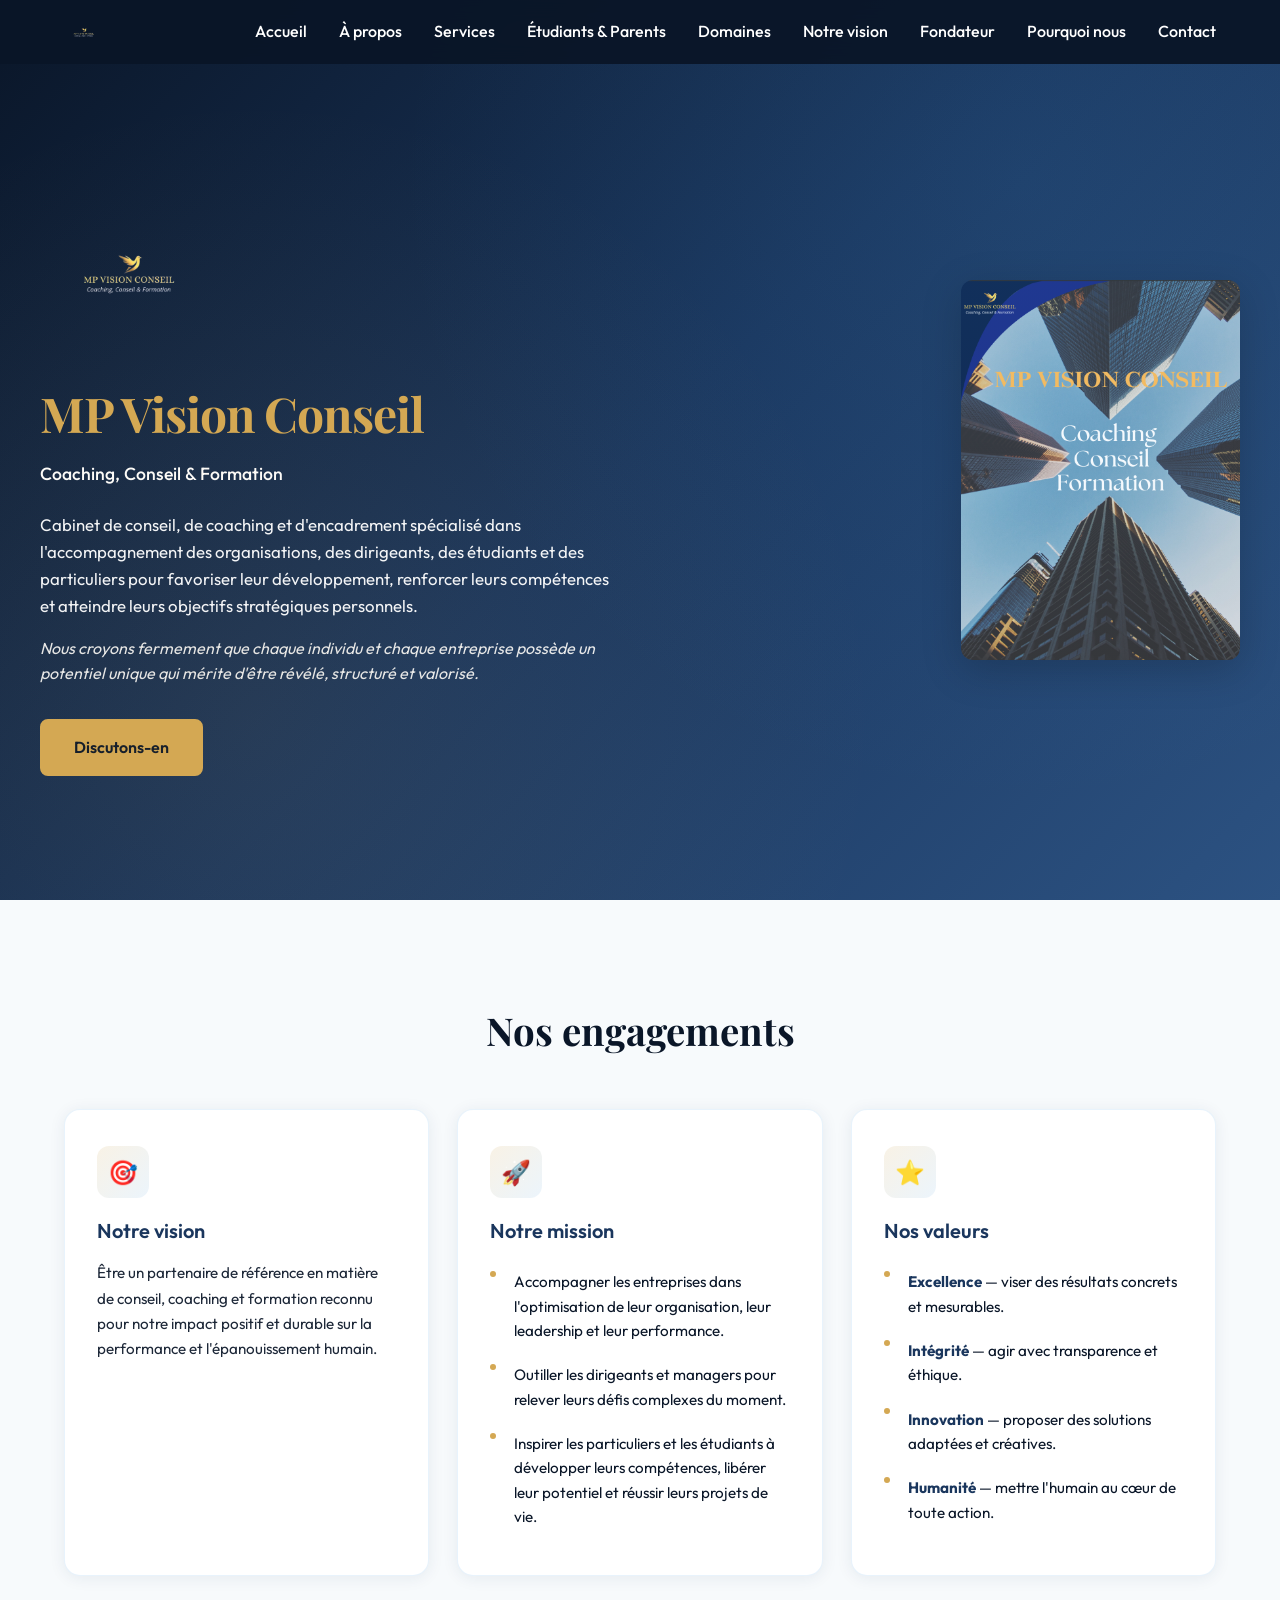
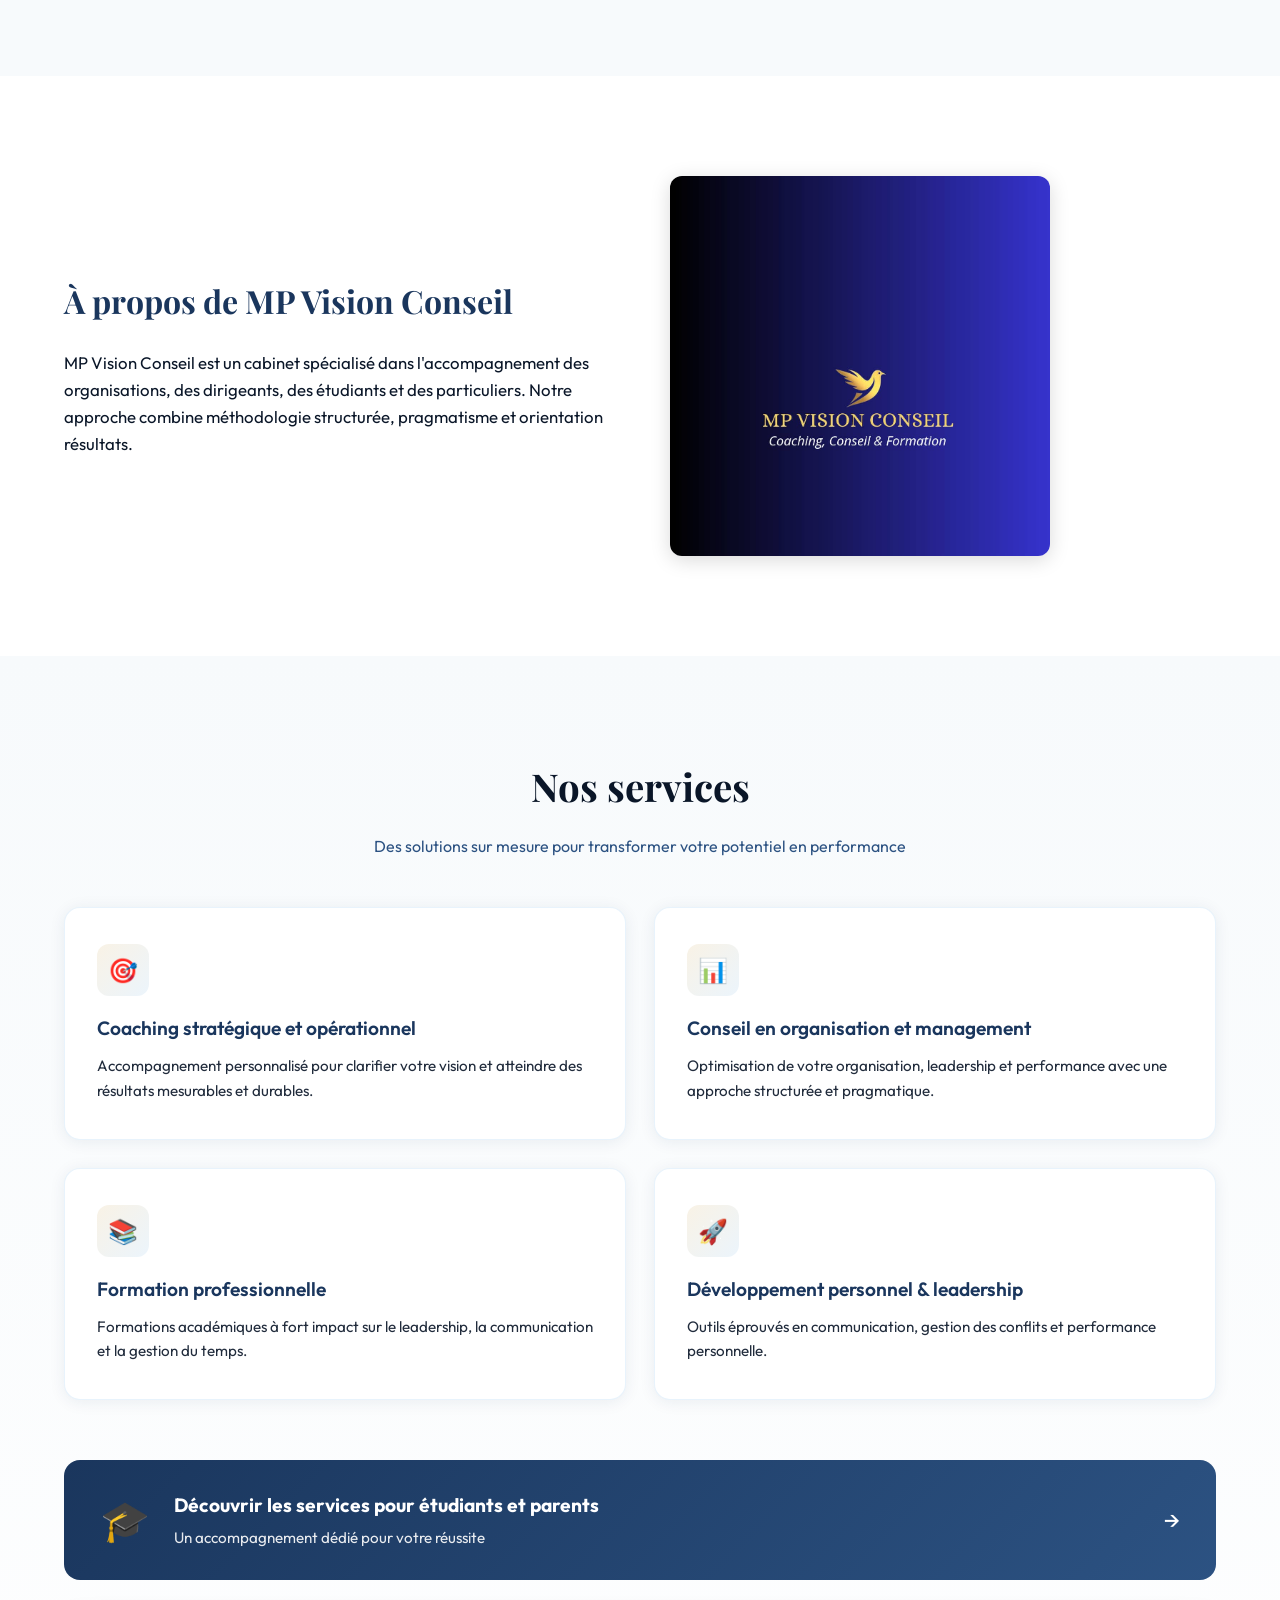
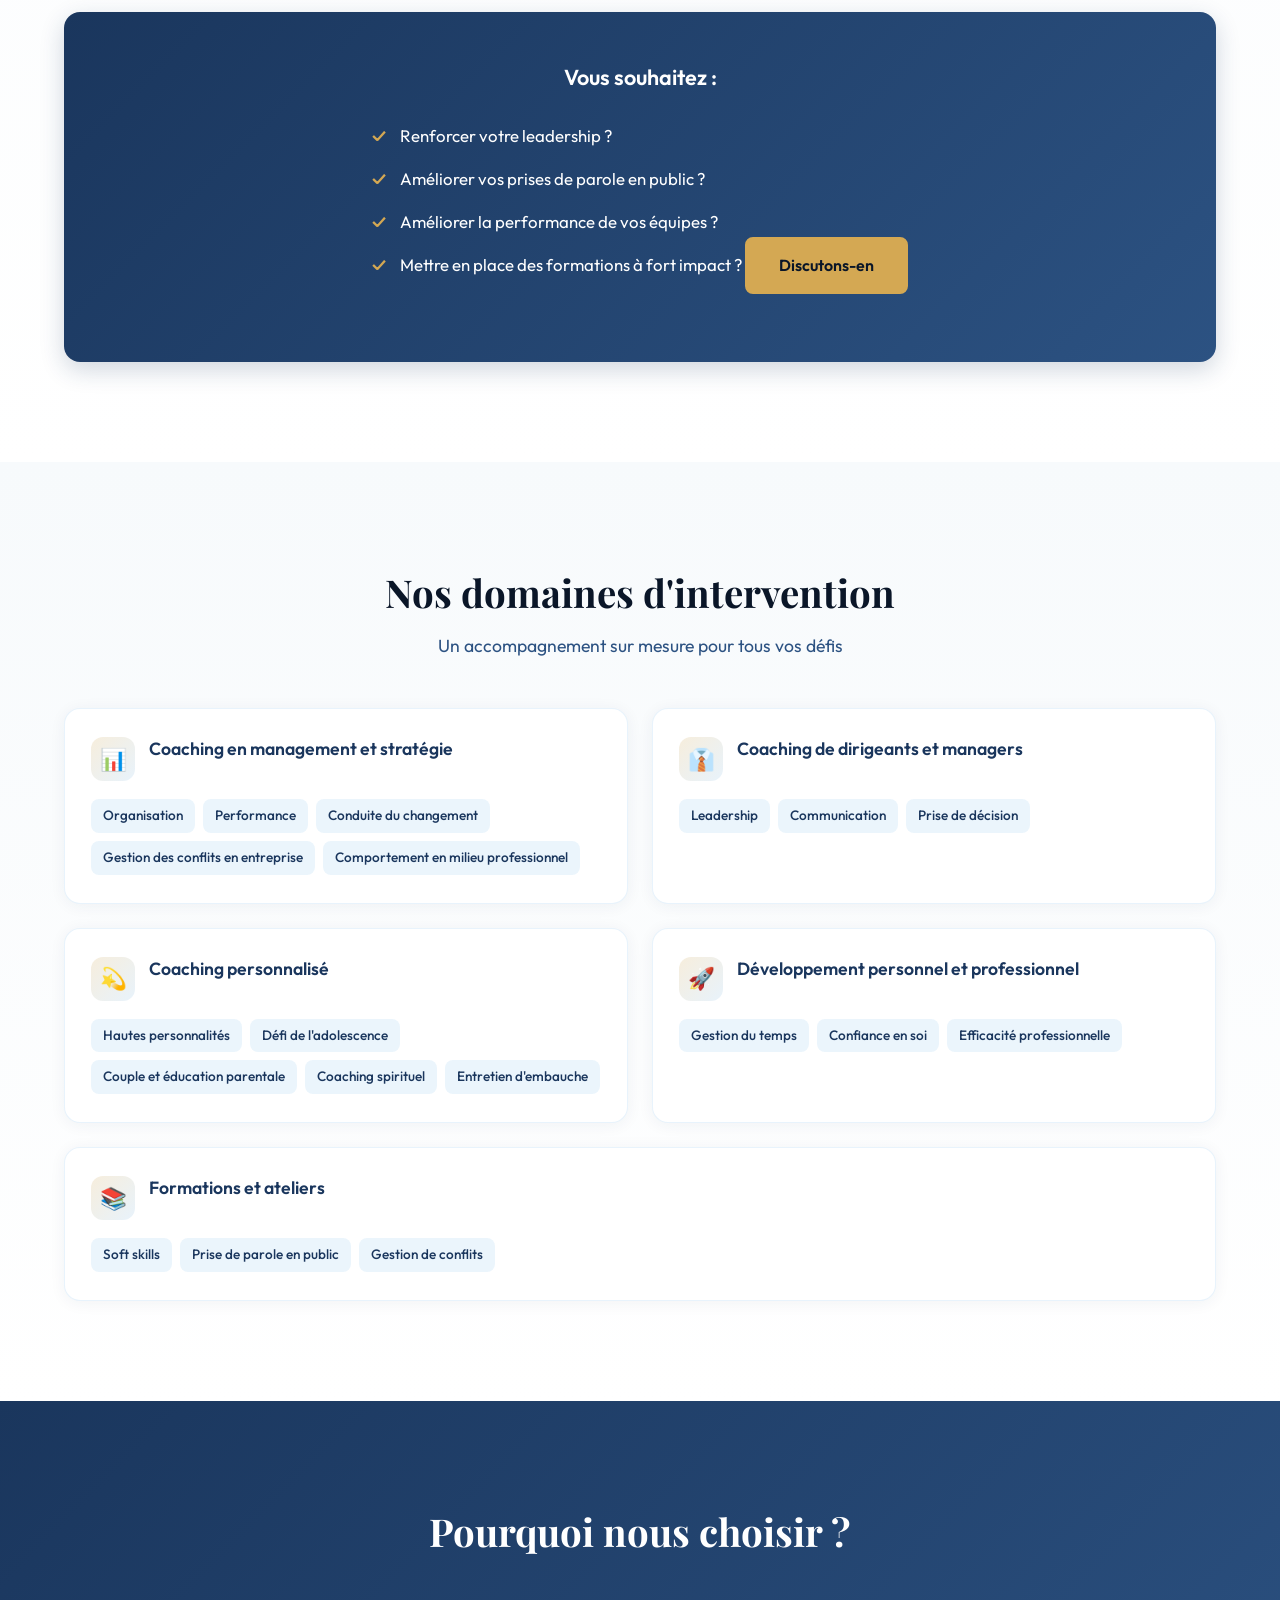
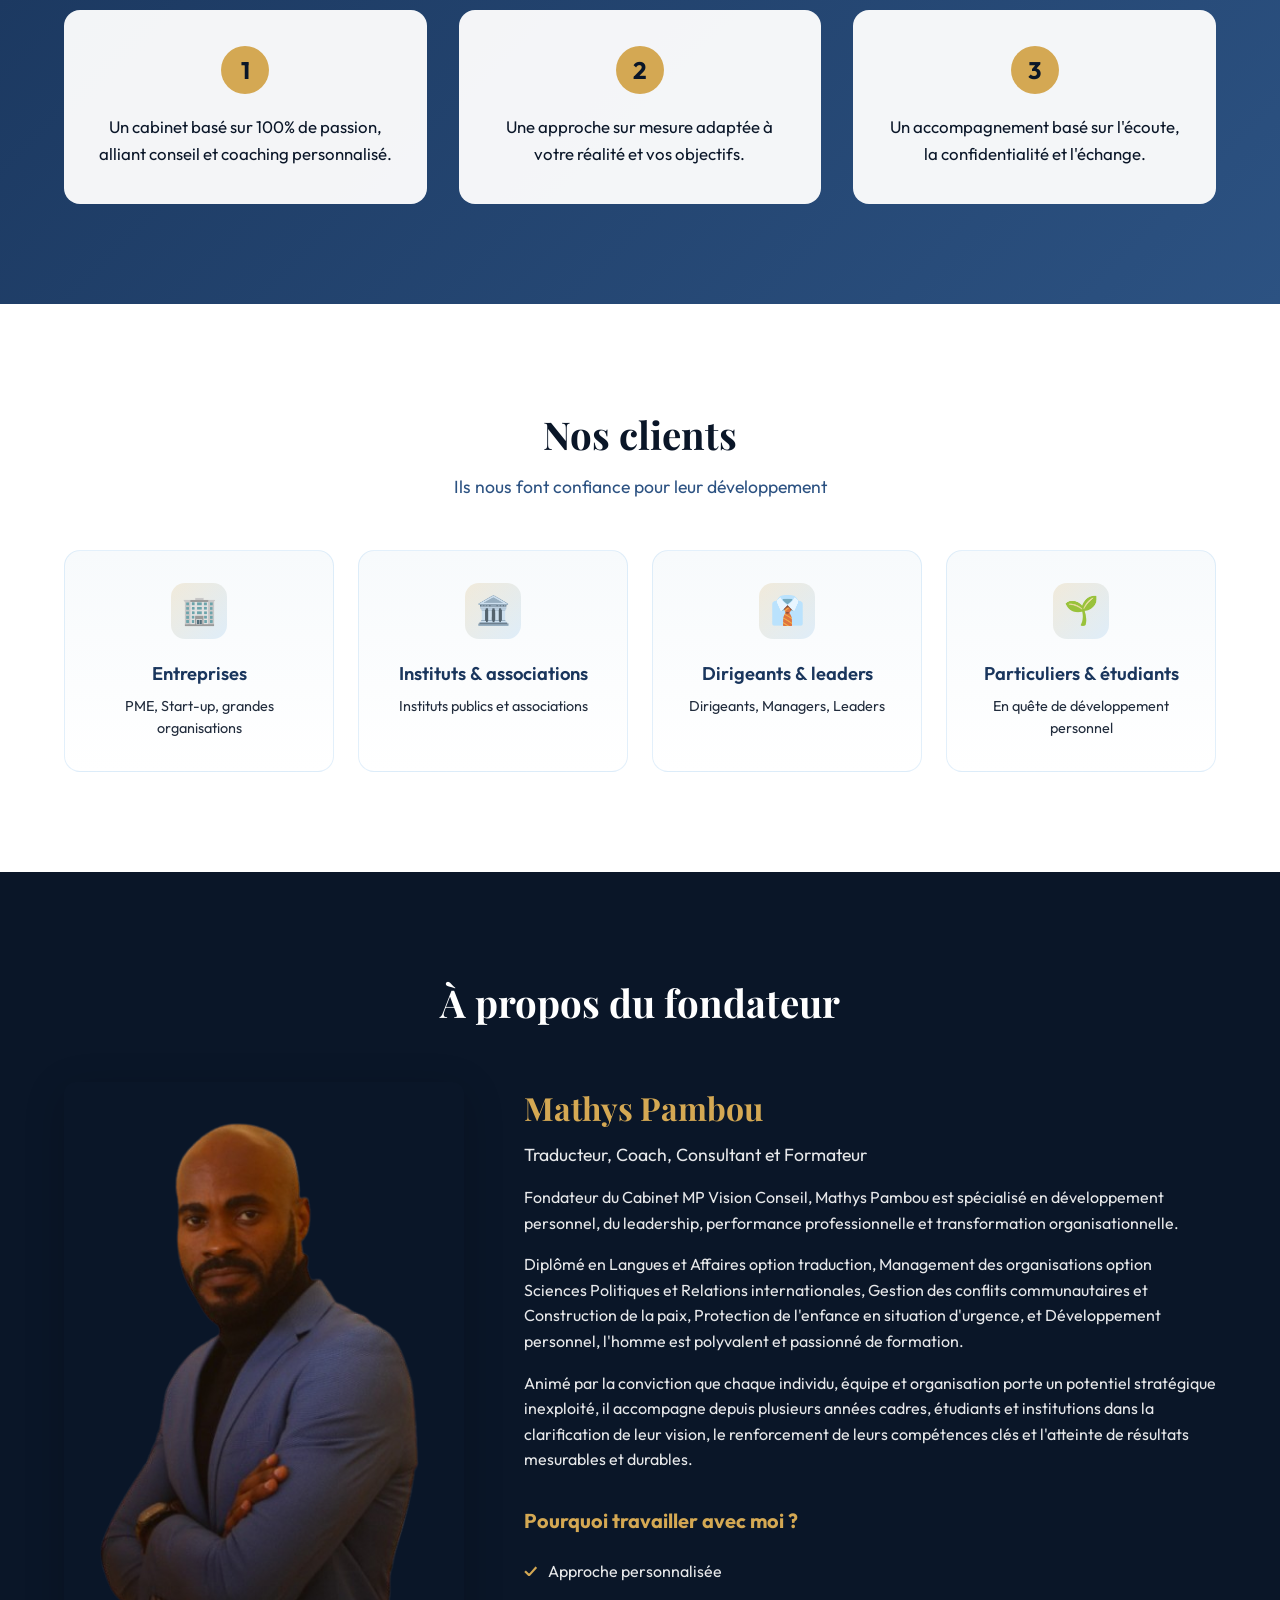
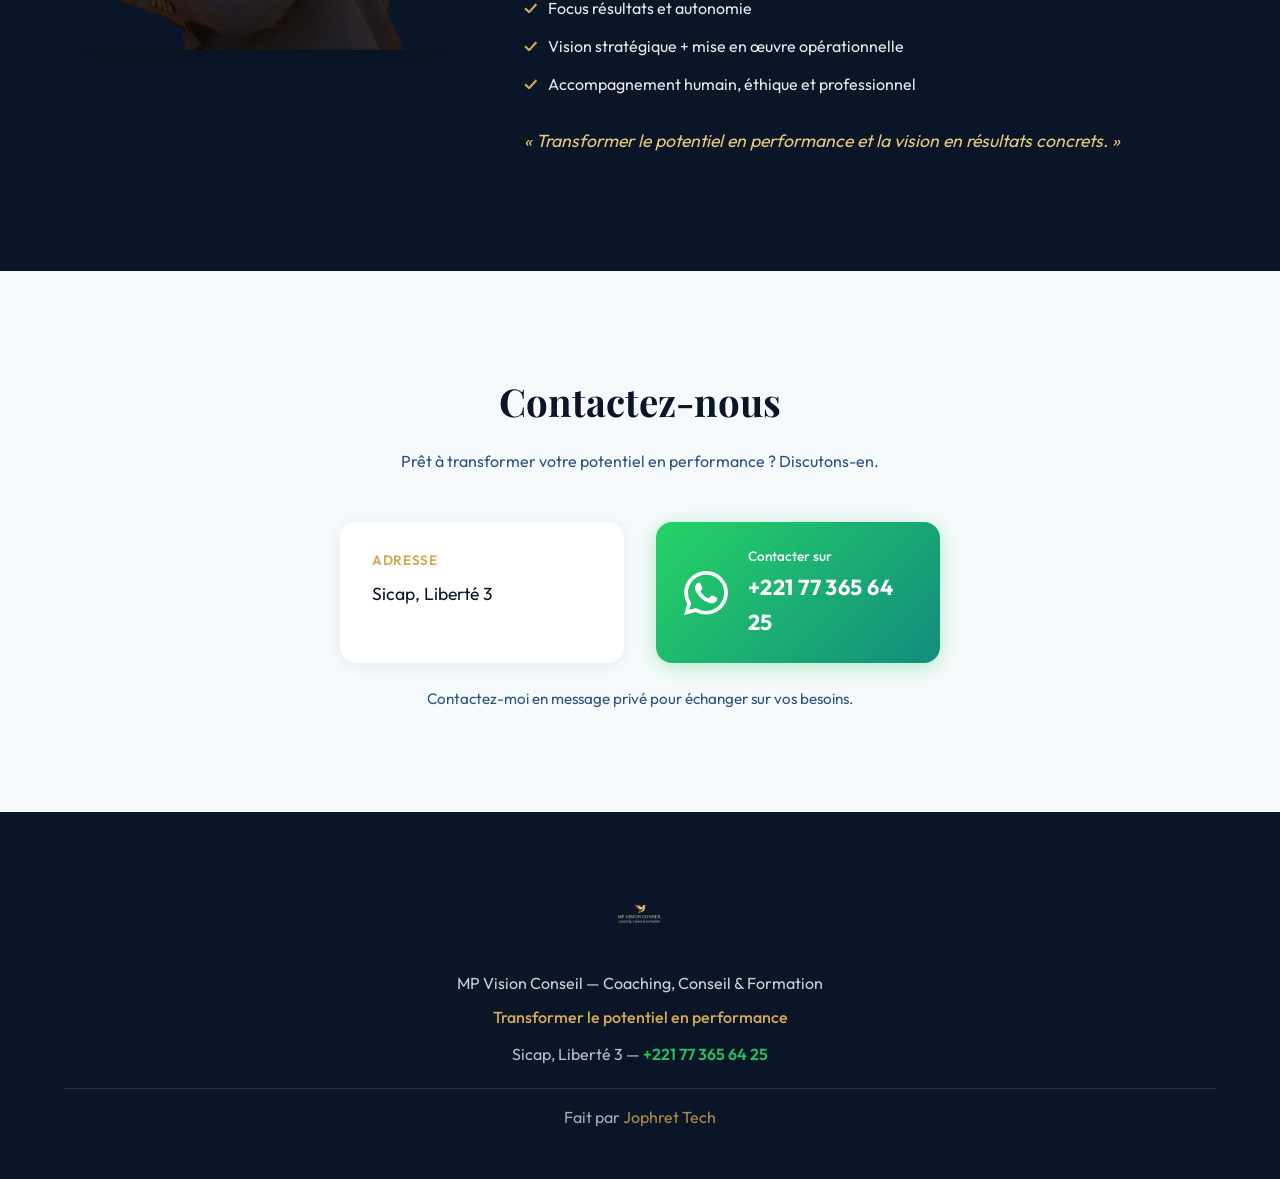
==== commit 9e263f0c: "Add files via upload" ====
--- a/index.html
+++ b/index.html
@@ -295,7 +295,7 @@
                 </div>
                 <div class="founder-text">
                     <h3>Mathys Pambou</h3>
-                    <p class="founder-role">Coach, Consultant et Formateur</p>
+                    <p class="founder-role">Traducteur, Coach, Consultant et Formateur</p>
                     <p>Fondateur du Cabinet MP Vision Conseil, Mathys Pambou est spécialisé en développement personnel, du leadership, performance professionnelle et transformation organisationnelle.</p>
                     <p>Diplômé en Langues et Affaires option traduction, Management des organisations option Sciences Politiques et Relations internationales, Gestion des conflits communautaires et Construction de la paix, Protection de l'enfance en situation d'urgence, et Développement personnel, l'homme est polyvalent et passionné de formation.</p>
                     <p>Animé par la conviction que chaque individu, équipe et organisation porte un potentiel stratégique inexploité, il accompagne depuis plusieurs années cadres, étudiants et institutions dans la clarification de leur vision, le renforcement de leurs compétences clés et l'atteinte de résultats mesurables et durables.</p>
